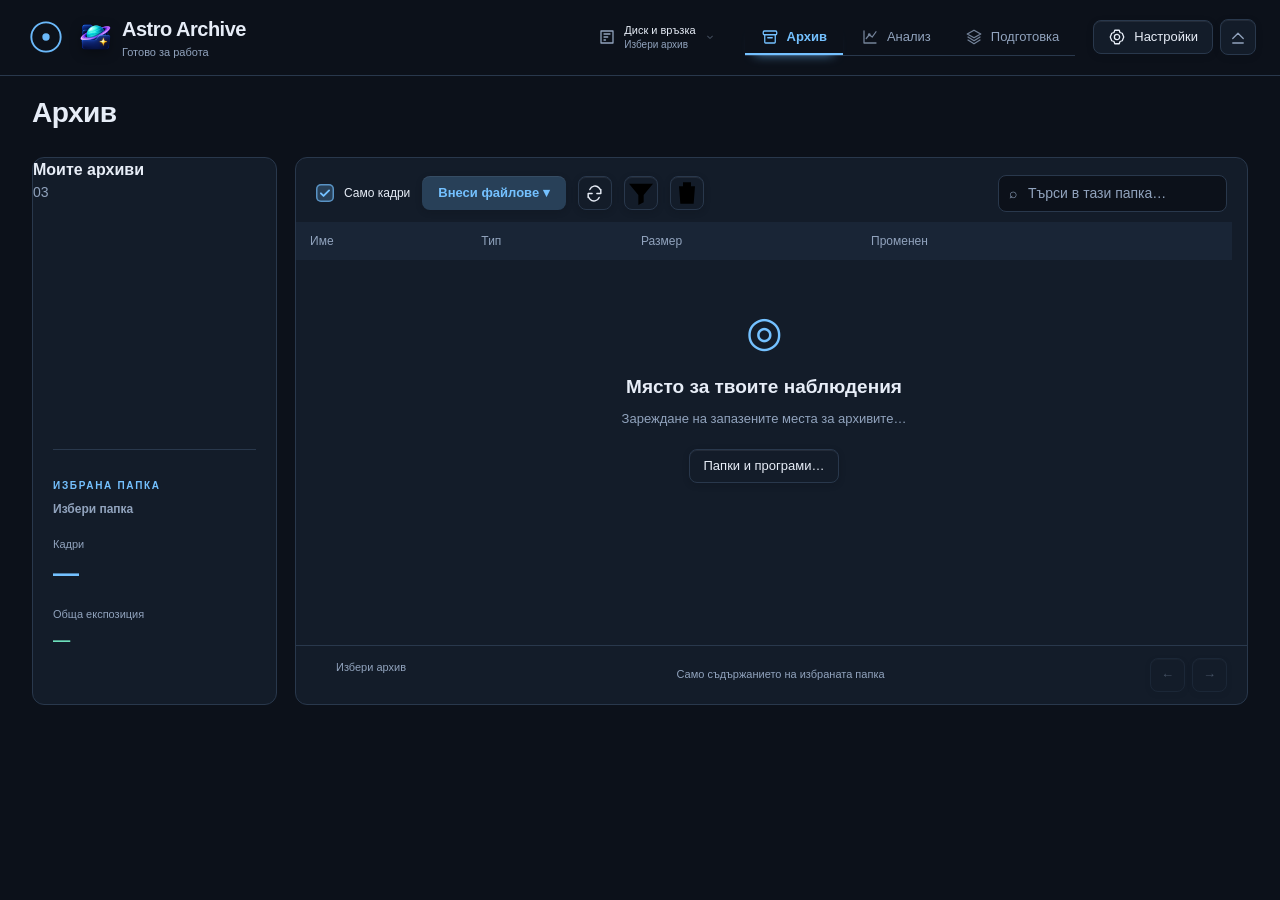
==== UI/Shared/Web/index.html @ f17eade7 "Beta 1.3 UI: data tag for astrophotography and photometry - Each frame or stack can carry a tag: Ast" ====
<!doctype html>
<html lang="bg">
<head>
  <meta charset="utf-8">
  <meta name="viewport" content="width=device-width, initial-scale=1">
  <meta name="color-scheme" content="only dark">
  <meta name="theme-color" content="#0c111a">
  <meta http-equiv="Content-Security-Policy" content="default-src 'none'; script-src 'self'; style-src 'self'; img-src 'self' data:; connect-src 'self'; font-src 'self'; object-src 'none'; base-uri 'none'; form-action 'none'; frame-src 'self'">
  <title>Astro Archive</title>
  <link rel="icon" type="image/x-icon" href="Assets/AstroArchive.ico">
  <link rel="stylesheet" href="tokens.css">
  <link rel="stylesheet" href="app.css">
  <link rel="stylesheet" href="appearance.css">
  <link rel="stylesheet" href="activity.css">
  <link rel="stylesheet" href="functions.css">
  <link rel="stylesheet" href="extensions.css">
  <link rel="stylesheet" href="declarative.css">
  <link rel="stylesheet" href="monitoring.css">
  <link rel="stylesheet" href="customization.css">
  <link rel="stylesheet" href="Archive/navigation.css">
  <link rel="stylesheet" href="Archive/layout.css">
  <link rel="stylesheet" href="Analysis/analysis.css">
  <link rel="stylesheet" href="Analysis/viewer.css">
  <link rel="stylesheet" href="Analysis/viewer-workbench.css">
  <link rel="stylesheet" href="python/python.css">
  <link rel="stylesheet" href="islands.css">
  <link rel="stylesheet" href="workflow-ui.css">
  <link rel="stylesheet" href="controls.css">
  <link rel="stylesheet" href="header.css">
  <link rel="stylesheet" href="buttons.css">
  <link rel="stylesheet" href="tabs.css">
  <link rel="stylesheet" href="toggles.css">
  <link rel="stylesheet" href="switches.css">
  <link rel="stylesheet" href="cards.css">
  <link rel="stylesheet" href="picker.css">
  <link rel="stylesheet" href="tags.css">
  <link rel="stylesheet" href="fit.css">
  <script src="python/transport.js"></script>
  <script src="i18n.js" defer></script>
  <script src="icons.js" defer></script>
  <script src="plugin-browser.js" defer></script>
  <script src="activity.js" defer></script>
  <script src="preferences.js" defer></script>
  <script src="appearance.js" defer></script>
  <script src="Analysis/metrics.js" defer></script>
  <script src="Analysis/quality-score.js" defer></script>
  <script src="customization.js" defer></script>
  <script src="customization-layout.js" defer></script>
  <script src="functions.js" defer></script>
  <script src="charts.js" defer></script>
  <script src="session.js" defer></script>
  <script src="workflow-ui.js" defer></script>
  <script src="Analysis/quality-chart.js" defer></script>
  <script src="Analysis/coverage-view.js" defer></script>
  <script src="Analysis/analysis.js" defer></script>
  <script src="Analysis/workbench.js" defer></script>
  <script src="Analysis/frame-list.js" defer></script>
  <script src="Analysis/viewer.js" defer></script>
  <script src="Analysis/viewer-workbench.js" defer></script>
  <script src="Processing/preparation.js" defer></script>
  <script src="extensions.js" defer></script>
  <script src="monitoring.js" defer></script>
  <script src="Archive/navigation.js" defer></script>
  <script src="archive-rows.js" defer></script>
  <script src="python/archive-editor.js" defer></script>
  <script src="islands.js" defer></script>
  <script src="controls.js" defer></script>
  <script src="header.js" defer></script>
  <script src="Archive/sorting.js" defer></script>
  <script src="app.js" defer></script>
  <script src="tags.js" defer></script>
  <script src="python/dashboard.js" defer></script>
  <script src="shortcuts.js" defer></script>
</head>
<body>
  <div class="background-layer" aria-hidden="true"><img id="background-image" alt="" hidden><div class="background-shade"></div></div>
  <a class="skip-link" href="#main">Към съдържанието</a>
  <div class="app-shell">
    <header class="topbar">
      <div class="brand">
        <button type="button" id="activity-button" class="activity-button" data-state="idle" aria-haspopup="dialog" aria-expanded="false" aria-controls="activity-popover" aria-label="Състояние и дневници">
          <svg viewBox="0 0 72 72" aria-hidden="true"><circle class="activity-track outer" cx="36" cy="36" r="31"/><circle id="activity-total-ring" class="activity-ring outer" cx="36" cy="36" r="31"/><circle class="activity-track inner" cx="36" cy="36" r="24"/><circle id="activity-step-ring" class="activity-ring inner" cx="36" cy="36" r="24"/><circle class="activity-idle-dot" cx="36" cy="36" r="6"/><g class="activity-gear"><path d="M36.00 24.60L38.93 21.29L41.74 22.14L42.33 26.52L44.06 27.94L48.47 27.67L49.86 30.26L47.18 33.78L47.40 36.00L50.71 38.93L49.86 41.74L45.48 42.33L44.06 44.06L44.33 48.47L41.74 49.86L38.22 47.18L36.00 47.40L33.07 50.71L30.26 49.86L29.67 45.48L27.94 44.06L23.53 44.33L22.14 41.74L24.82 38.22L24.60 36.00L21.29 33.07L22.14 30.26L26.52 29.67L27.94 27.94L27.67 23.53L30.26 22.14L33.78 24.82Z"/><circle cx="36" cy="36" r="5.5"/></g><path class="activity-check" d="m25 36 8 8 15-17"/><path class="activity-cross" d="m28 28 16 16m0-16L28 44"/></svg>
          <span class="activity-alert" aria-hidden="true">!</span>
        </button>
        <img class="brand-logo" src="Assets/AstroArchive.ico" alt="" width="42" height="42"><div><strong>Astro Archive</strong><small id="activity-caption">Готово за работа</small></div>
      </div>
      <section id="resource-monitor" class="resource-monitor" aria-label="Място на архивния диск"></section>
      <nav class="navigation" aria-label="Основни функции">
        <button type="button" data-route="archive" aria-current="page">Архив</button>
        <button type="button" data-route="analysis">Анализ</button>
        <button type="button" data-route="preparation">Подготовка</button>
      </nav>
      <button type="button" class="quiet-button settings-button" id="settings-open">Настройки <span aria-hidden="true">⚙</span></button>
    </header>

    <aside id="pending-archive-notice" class="pending-archive-notice" role="status" hidden><div><strong id="pending-archive-title"></strong><p id="pending-archive-description"></p><small id="pending-archive-path"></small></div><button type="button" id="pending-archive-open" class="quiet-button">Отвори запазените файлове ↗</button></aside>
    <main id="main" tabindex="-1">
      <section id="page-archive" class="page" aria-labelledby="archive-heading">
        <div class="page-heading archive-page-heading"><div><h1 id="archive-heading">Архив</h1></div></div>
        <div class="archive-layout">
          <aside class="panel archive-sidebar" aria-label="Избор на архив">
            <div class="archive-navigation-heading"><div class="archive-navigation-title"><span id="archive-nav-icon" hidden></span><h2 id="archive-nav-title">Моите архиви</h2><span id="archive-root-count" class="muted">03</span></div><p id="archive-nav-level"></p><div class="archive-navigation-controls"><button type="button" id="archive-nav-back" class="text-button" hidden>← Назад</button><button type="button" id="archive-nav-home" class="text-button" hidden>Всички архиви</button></div></div>
            <nav id="archive-roots" class="roots archive-navigation-list" aria-label="Навигация в архивите"></nav>
            <section id="folder-summary" class="folder-summary" aria-label="Кадри и обща експозиция на избраната папка">
              <span class="eyebrow" id="summary-heading">ИЗБРАНА ПАПКА</span><strong id="summary-folder">Избери папка</strong>
              <div class="summary-stat"><span id="summary-frames-label">Кадри</span><strong id="summary-frames">—</strong></div>
              <div class="summary-stat"><div class="summary-stat-heading"><span id="summary-exposure-label">Обща експозиция</span></div><strong id="summary-exposure">—</strong></div>
              <small id="summary-state"></small>
            </section>
          </aside>

          <section class="panel content-panel" aria-label="Съдържание на папката">
            <div class="content-toolbar"><div class="archive-actions"><label class="checkbox-field"><input type="checkbox" id="archive-only-frames" checked><span data-i18n="archive.onlyFrames">Само кадри</span></label><button type="button" id="archive-import" class="primary-button" data-i18n="archive.import" aria-haspopup="menu" aria-expanded="false" aria-controls="archive-import-menu">Внеси файлове ▾</button><button type="button" id="refresh" class="quiet-button archive-refresh-button archive-icon-button" title="Обнови"><svg viewBox="0 0 24 24" aria-hidden="true"><path d="M20 7v5h-5M4 17v-5h5M6.1 7a7 7 0 0 1 11.6-2.2L20 8M4 16l2.3 3.2A7 7 0 0 0 17.9 17"/></svg><span class="sr-only">Обнови</span></button></div><label class="search"><span aria-hidden="true">⌕</span><input id="search" type="search" placeholder="Търси в тази папка…" maxlength="120" aria-label="Търси в текущата папка"></label></div>
            <div id="archive-filter-summary" class="archive-filter-summary" aria-label="Избрани филтри" hidden></div>
            <div id="error-banner" class="error-banner" role="alert" hidden></div>
            <div class="table-scroll">
              <table><thead><tr><th scope="col">Име</th><th scope="col">Тип</th><th scope="col">Размер</th><th scope="col">Променен</th><th scope="col"><span class="sr-only">Действия</span></th></tr></thead><tbody id="files"></tbody></table>
              <div id="empty" class="empty-state"><div class="empty-orbit" aria-hidden="true">◎</div><h2>Място за твоите наблюдения</h2><p id="empty-message">Зареждане на запазените места за архивите…</p><button type="button" data-storage-settings class="quiet-button" data-i18n="settings.storage">Папки и програми…</button> <button type="button" id="empty-shared-source" class="quiet-button" hidden>Избери споделен архив…</button></div>
            </div>
            <footer class="table-footer"><div class="archive-location"><nav id="breadcrumbs" aria-label="Текуща папка"></nav><div class="folder-description"><span id="folder-path">Избери архив</span><span id="loading" class="loading-label" hidden>Зареждане…</span></div></div><span id="folder-counts">Само съдържанието на избраната папка</span><div class="pagination"><span id="page-label"></span><button type="button" id="previous" class="icon-button" aria-label="Предишна страница" disabled>←</button><button type="button" id="next" class="icon-button" aria-label="Следваща страница" disabled>→</button></div></footer>
          </section>
        </div>
      </section>

      <section id="page-analysis" class="page" aria-labelledby="analysis-heading" hidden>
        <div class="page-heading"><div><p class="eyebrow">КАЧЕСТВО НА НАБЛЮДЕНИЯТА</p><h1 id="analysis-heading">Анализ</h1><p class="subtitle">Измервания, диаграми и сравнение на вечерите.</p></div><span id="analysis-loader" class="function-loader" role="status" hidden><span class="function-spinner" aria-hidden="true"></span><span>Зареждане на изгледа…</span></span></div>
        <div id="analysis-problem" class="error-banner function-error" role="alert" hidden></div><div id="analysis-content" class="function-content"></div>
      </section>

      <section id="page-preparation" class="page" aria-labelledby="preparation-heading" hidden>
        <div class="page-heading"><div><p class="eyebrow">РАБОТЕН ПОТОК</p><h1 id="preparation-heading">Подготовка за обработване</h1><p class="subtitle">Подбор, опашка и връщане на резултатите.</p></div><span id="preparation-loader" class="function-loader" role="status" hidden><span class="function-spinner" aria-hidden="true"></span><span>Зареждане на изгледа…</span></span></div>
        <div id="preparation-problem" class="error-banner function-error" role="alert" hidden></div><div id="preparation-content" class="function-content"></div>
      </section>

    </main>
  </div>

  <dialog id="settings-dialog" aria-labelledby="settings-heading">
    <div class="panel-heading"><h2 id="settings-heading" data-i18n="settings.title">Настройки</h2><button type="button" class="icon-button" id="settings-close" data-i18n-aria-label="settings.close" aria-label="Затвори настройките">×</button></div>
    <nav class="settings-tabs" role="tablist" data-i18n-aria-label="settings.sections" aria-label="Раздели на настройките">
      <button type="button" id="settings-tab-appearance" role="tab" aria-selected="true" aria-controls="settings-panel-appearance" data-settings-tab="appearance" data-i18n="settings.appearance">Външен вид</button>
      <button type="button" id="settings-tab-customization" role="tab" aria-selected="false" aria-controls="settings-panel-customization" tabindex="-1" data-settings-tab="customization" data-i18n="settings.customization">Къстамизация</button>
      <button type="button" id="settings-tab-plugins" role="tab" aria-selected="false" aria-controls="settings-panel-plugins" tabindex="-1" data-settings-tab="plugins" data-i18n="plugins.title">Плъгини</button>
      <button type="button" id="settings-tab-language" role="tab" aria-selected="false" aria-controls="settings-panel-language" tabindex="-1" data-settings-tab="language" data-i18n="settings.languageTab">Език</button>
      <button type="button" id="settings-tab-diagnostics" role="tab" aria-selected="false" aria-controls="settings-panel-diagnostics" tabindex="-1" data-settings-tab="diagnostics" data-i18n="diagnostics.title">Диагностика</button>
    </nav>
    <div class="settings-body">
      <p id="settings-message" role="status" hidden></p>
      <section id="settings-panel-appearance" class="settings-section" role="tabpanel" aria-labelledby="settings-tab-appearance">
        <h3 id="appearance-heading" data-i18n="settings.appearance">Външен вид</h3>
        <label class="settings-field"><span data-i18n="settings.theme">Тема</span><select id="ui-theme"></select></label>
        <div id="appearance-themes" class="appearance-themes" aria-label="Теми"></div>
        <p class="settings-note" id="appearance-shared-note"></p>
        <p class="settings-note" id="appearance-browser-note" hidden></p>
        <section id="appearance-custom" class="appearance-box" hidden><h4 id="appearance-custom-title"></h4><p class="settings-note" id="appearance-custom-note"></p><div id="appearance-colors" class="appearance-colors"></div><button type="button" class="quiet-button" id="appearance-custom-reset"></button></section>
        <section id="appearance-red" class="appearance-box" hidden><label class="checkbox-field"><input id="appearance-tint" type="checkbox"><span id="appearance-tint-label"></span></label><p class="settings-note" id="appearance-red-note"></p></section>
        <label class="settings-field"><span data-i18n="settings.background">Фон</span><select id="ui-background-mode"><option value="theme" data-i18n="settings.modeTheme">Фон от темата</option><option value="color" data-i18n="settings.modeColor">Собствен цвят</option><option value="image" data-i18n="settings.modeImage">Собствена снимка</option></select></label>
        <div id="ui-color-options" hidden><label class="settings-field"><span data-i18n="settings.color">Цвят на фона</span><span class="color-fields"><input type="color" id="ui-background-color" value="#0c111a" data-i18n-aria-label="settings.color" aria-label="Цвят на фона"><input type="text" id="ui-background-hex" value="#0c111a" maxlength="7" spellcheck="false" data-i18n-aria-label="settings.color" aria-label="Цвят на фона"></span></label></div>
        <div id="ui-image-options" hidden><div class="image-choice"><button type="button" class="quiet-button" id="ui-choose-background" data-i18n="settings.chooseImage">Избери снимка…</button><span id="ui-image-state" class="muted"></span></div><p class="settings-note" data-i18n="settings.imageNote">PNG, JPEG или BMP. Копие до 2560 px; леко оцветяване пази четимостта.</p></div>
        <label class="checkbox-field"><input type="checkbox" id="ui-animations" checked><span data-i18n="settings.animations">Плавни анимации</span></label>
        <p class="settings-note" data-i18n="settings.motionNote">Зачита се и системната настройка за намалено движение.</p>
        <p class="settings-note" data-i18n="settings.preview">Промените се виждат веднага. Запазват се с „Запази“.</p>
        <button type="button" class="quiet-button" data-storage-settings data-i18n="settings.storage">Папки и програми…</button>
      </section>
      <section id="settings-panel-customization" class="settings-section" role="tabpanel" aria-labelledby="settings-tab-customization" hidden><div id="customization-editor"></div><section class="custom-block"><h3>Визуални настройки на плъгините</h3><p class="settings-note">Показват се само включени плъгини с разрешение за интерфейса. Настройките им се запазват отделно от общия изглед.</p><div id="custom-plugin-panels"></div></section></section>
      <section id="settings-panel-language" class="settings-section" role="tabpanel" aria-labelledby="settings-tab-language" hidden>
        <h3 data-i18n="settings.languageTab">Език</h3>
        <label class="settings-field"><span data-i18n="settings.language">Език на новия интерфейс</span><select id="ui-language"></select></label>
        <p class="settings-note" data-i18n="settings.languageNote">Старите C# екрани и оригиналните записи в дневника запазват своя език.</p>
        <p class="settings-note" data-i18n="settings.preview">Промените се виждат веднага. Запазват се с „Запази“.</p>
      </section>
      <section id="settings-panel-plugins" class="settings-section" role="tabpanel" aria-labelledby="settings-tab-plugins" hidden>
        <div class="plugins-heading"><h3 id="plugins-heading" data-i18n="plugins.title">Плъгини</h3><button type="button" class="quiet-button" id="ui-plugin-catalog">Провери каталога и версиите в GitHub</button><button type="button" class="quiet-button" id="ui-plugin-scan" data-i18n="plugins.scan">Провери папката</button><button type="button" class="quiet-button" id="ui-plugin-folder" data-i18n="plugins.folder">Папка на плъгините</button><button type="button" class="quiet-button" id="ui-plugin-install" data-i18n="plugins.install">Добави плъгин…</button></div>
          <details class="plugin-help"><summary>За плъгините и папката им</summary>
            <p class="settings-note" data-i18n="plugins.description">Теми, преводи и функционални модули. Всеки плъгин е в собствена подпапка на Plugins.</p>
            <p id="ui-plugin-folder-path" class="settings-note plugin-folder-path"></p>
            <p class="settings-note" data-i18n="plugins.immediate">Инсталирането, включването и премахването се запазват веднага. Външният вид се връща към запазените настройки.</p>
          </details>
          <p id="ui-plugin-catalog-status" class="settings-note" role="status"></p>
        <p id="ui-plugin-scan-status" class="settings-note" role="status"></p>
        <div class="plugin-browser">
          <div id="ui-plugins" class="plugin-list" role="tablist" aria-orientation="vertical" data-i18n-aria-label="plugins.list" aria-label="Намерени плъгини"></div>
          <section id="ui-plugin-details" class="plugin-details" role="tabpanel" aria-labelledby="plugins-heading"></section>
        </div>
        <details id="ui-plugin-problems" hidden><summary data-i18n="plugins.problems">Проблеми при зареждането</summary><ul id="ui-plugin-problem-list"></ul></details>
      </section>
      <section id="settings-panel-diagnostics" class="settings-section" role="tabpanel" aria-labelledby="settings-tab-diagnostics" hidden>
        <div id="diagnostic-resources" class="diagnostic-resources"></div>
        <div class="plugins-heading"><h3>Версия на програмата</h3><button type="button" class="quiet-button" id="app-update-check">Провери за нова версия</button></div>
        <p id="app-update-status" class="settings-note" role="status"></p>
        <div class="plugin-actions"><button type="button" class="primary-button" id="app-update-download" hidden>Запази Windows ZIP</button><button type="button" class="quiet-button" id="app-update-stop" hidden>Спри изтеглянето</button><button type="button" class="quiet-button" id="app-update-folder" hidden>Отвори папката с изтегления ZIP</button></div>
        <progress id="app-update-progress" max="100" hidden></progress>
        <p id="app-update-download-status" class="settings-note" role="status"></p>
        <a id="app-update-link" href="https://github.com/simonimonov-spec/astro-archive/releases" target="_blank" rel="noopener noreferrer" hidden>Издания в GitHub ↗</a>
        <div class="plugin-actions"><button type="button" class="quiet-button" id="diagnostics-restart" data-i18n="activity.restart">Рестартирай приложението</button></div>
        <p class="settings-note" data-i18n="diagnostics.restartHint">Затваря и стартира отново цялото приложение и услугите му.</p>
        <section id="archive-audit" class="archive-audit"><div class="archive-audit-heading"><h3 id="archive-audit-heading">Проверка на архивите</h3><button type="button" id="archive-audit-run" class="quiet-button">Провери и обнови архива</button><button type="button" id="archive-audit-stop" class="text-button" hidden>Спри безопасно</button></div><p id="archive-audit-scope" class="settings-note">Последователна проверка на FITS хедъри, размери, PNG структура и разположение. Обновява справочните файлове; оригиналите не се променят.</p><progress id="archive-audit-progress" max="100" hidden></progress><p id="archive-audit-status" class="settings-note">Няма извършена проверка.</p><button type="button" id="archive-audit-open" class="text-button" hidden>Покажи подробния отчет ↗</button><details id="archive-audit-issues" hidden><summary id="archive-audit-issues-title"></summary><ul id="archive-audit-issue-list"></ul></details></section>
        <div class="plugins-heading"><h3 data-i18n="diagnostics.heading">Бъгове и дневници</h3><button type="button" class="quiet-button" id="diagnostics-folder" data-i18n="diagnostics.folder">Подробни лог файлове</button><button type="button" class="text-button" id="diagnostics-clear" data-i18n="journal.clear">Изчисти изгледа</button></div>
        <div class="diary-filters" role="radiogroup" data-i18n-aria-label="diagnostics.choose" aria-label="Избери дневник">
          <label><input type="radio" name="diagnostic-diary" value="archive" data-log-section checked><span data-i18n="nav.archive">Архив</span></label><label><input type="radio" name="diagnostic-diary" value="analysis" data-log-section><span data-i18n="nav.analysis">Анализ</span></label><label><input type="radio" name="diagnostic-diary" value="preparation" data-log-section><span data-i18n="nav.preparation">Подготовка</span></label>
        </div>
        <ol id="diagnostics-entries" class="activity-log-list" aria-label="Записи в избрания дневник"></ol>
        <details class="legacy-debug"><summary data-i18n="diagnostics.legacy">Стар интерфейс · само за диагностика</summary><p class="settings-note" data-i18n="diagnostics.legacyNote">Помощен изглед за откриване на проблеми. Основните функции работят независимо от него.</p><div class="plugin-actions"><button type="button" class="quiet-button" data-debug-section="archive" data-i18n="nav.archive">Архив</button><button type="button" class="quiet-button" data-debug-section="analysis" data-i18n="nav.analysis">Анализ</button><button type="button" class="quiet-button" data-debug-section="preparation" data-i18n="nav.preparation">Подготовка</button></div></details>
      </section>
    </div>
    <footer class="settings-footer"><button type="button" class="text-button" id="ui-reset" data-i18n="settings.reset">По подразбиране</button><button type="button" class="text-button" id="ui-layout-reset">Върни оригиналните места и размери</button><button type="button" class="quiet-button" id="ui-cancel" data-i18n="settings.cancel">Отказ</button><button type="button" class="primary-button" id="ui-save" data-i18n="settings.save">Запази</button></footer>
  </dialog>
  <aside id="activity-popover" class="activity-popover" role="dialog" aria-modal="false" aria-labelledby="activity-popover-title" hidden>
    <header class="activity-popover-header"><div><p id="activity-popover-kind" class="eyebrow"></p><h2 id="activity-popover-title">Състояние и дневници</h2></div><button type="button" class="icon-button" id="activity-close" aria-label="Затвори балона">×</button></header>
    <section id="activity-queue" class="activity-queue" hidden><h3 data-i18n="activity.queue">Активни задачи</h3><ol id="activity-task-list" class="activity-task-list"></ol></section>
    <section id="activity-task" class="activity-task"><p id="activity-phase"></p><div class="activity-progress-row"><progress id="activity-progress" max="100"></progress><span id="activity-percent"></span></div><div id="activity-overall" hidden><div class="activity-progress-row"><progress id="activity-overall-progress" max="100"></progress><span id="activity-overall-percent"></span></div></div><small id="activity-time" class="muted"></small><p id="activity-detail" class="activity-detail"></p><p id="activity-problem" class="activity-problem" hidden></p></section>
    <section id="activity-completion" hidden><p id="activity-completion-summary"></p><ul id="activity-completion-details"></ul></section>
    <div id="activity-controls" class="activity-controls"><button type="button" id="activity-stop" class="quiet-button" data-i18n="activity.stop">Спри безопасно</button><button type="button" id="activity-abandon" class="quiet-button" data-i18n="activity.abandon" hidden>Прекрати задачата</button><button type="button" id="activity-restart" class="text-button" data-i18n="activity.restart" hidden>Рестартирай приложението</button></div>
    <section id="activity-diary"><div class="diary-filters" role="radiogroup" data-i18n-aria-label="diagnostics.choose" aria-label="Избери дневник"><label><input type="radio" name="popup-diary" value="archive" data-log-section checked><span data-i18n="nav.archive">Архив</span></label><label><input type="radio" name="popup-diary" value="analysis" data-log-section><span data-i18n="nav.analysis">Анализ</span></label><label><input type="radio" name="popup-diary" value="preparation" data-log-section><span data-i18n="nav.preparation">Подготовка</span></label></div><ol id="activity-log-entries" class="activity-log-list"></ol></section>
    <footer class="activity-popover-footer"><button type="button" class="text-button" id="activity-open-diagnostics" data-i18n="diagnostics.open">Отвори Диагностика</button><button type="button" class="text-button" id="activity-show-diary" data-i18n="activity.showDiary" hidden>Покажи дневника</button></footer>
  </aside>
  <div id="announcements" class="sr-only" aria-live="polite" aria-atomic="true"></div>
</body>
</html>
---- UI/Shared/Web/tokens.css ----
/* Validated theme colors are applied by preferences.js. Declarative additions share these tokens. */
:root {
  color-scheme: only dark;
  --background: #0c111a;
  --surface: #131c29;
  --surface-raised: #192536;
  --surface-hover: #1e2e43;
  --border: #29384c;
  --text: #e7edf7;
  --muted: #91a3bd;
  --accent: #74c1ff;
  --accent-surface: #203b54;
  --on-accent: #081626;
  --success: #6de0bb;
  --warning: #ffcf89;
  --error: #ff9eaa;
  --error-surface: #38202a;
  --font-family: "Segoe UI Variable", "Segoe UI", sans-serif;
  --font-size: 14px;
  --line-height: 1.5;
  --space: 8px;
  --radius: 12px;
  --motion-duration: 160ms;
  --motion-easing: cubic-bezier(.2,.8,.2,1);
}
@media (prefers-reduced-motion: reduce) {
  :root { --motion-duration: 0ms; }
}
---- UI/Shared/Web/app.css ----
* { box-sizing: border-box; }
[hidden] { display: none !important; }
body { margin: 0; background: var(--background); color: var(--text); font: var(--font-size)/var(--line-height) var(--font-family); }
button, input { font: inherit; }
button { cursor: pointer; color: inherit; border: 1px solid transparent; }
button:disabled { opacity: .4; cursor: default; }
button, input { transition: background-color var(--motion-duration), border-color var(--motion-duration), color var(--motion-duration); }
button:focus-visible, input:focus-visible, a:focus-visible, [tabindex]:focus-visible { outline: 2px solid var(--accent); outline-offset: 3px; }
button:not(:disabled):active { transform: translateY(1px); }
h1,h2,p { margin: 0; }
h1 { font-size: clamp(25px, 2.2vw, 34px); font-weight: 600; letter-spacing: -.6px; }
h2 { font-size: 16px; font-weight: 600; }
.app-shell { position: relative; z-index: 1; max-width: 2048px; margin: auto; min-height: 100vh; display: flex; flex-direction: column; }
.background-layer { position: fixed; inset: 0; z-index: 0; pointer-events: none; background: var(--canvas-color, var(--background)); }
.background-layer img { width: 100%; height: 100%; object-fit: cover; }
.background-shade { position: absolute; inset: 0; background: var(--background); opacity: 0; }
:root[data-background="color"] .background-shade, :root[data-background="image"] .background-shade { opacity: .74; }
:root[data-animations="off"] *, :root[data-animations="off"] *::before, :root[data-animations="off"] *::after { animation: none !important; transition: none !important; }
.topbar { display: flex; align-items: center; gap: 32px; min-height: 92px; padding: 18px 32px; border-bottom: 1px solid var(--border); }
.brand { display: flex; gap: 14px; align-items: center; flex: 1; }
.brand strong { display: block; font-size: 23px; letter-spacing: -.5px; }
.brand small { color: var(--muted); }
.navigation { display: flex; gap: 5px; padding: 5px; border: 1px solid var(--border); border-radius: 12px; background: var(--surface); }
.navigation button { background: transparent; padding: 9px 20px; border-radius: 8px; color: var(--muted); white-space: nowrap; }
.navigation button:hover { background: var(--surface-hover); color: var(--text); }
.navigation button[aria-current] { background: var(--accent-surface); color: var(--accent); }
.quiet-button, .icon-button { background: var(--surface); border-color: var(--border); padding: 8px 14px; border-radius: 8px; white-space: nowrap; }
.quiet-button:hover:not(:disabled), .icon-button:hover:not(:disabled) { background: var(--surface-hover); border-color: var(--muted); }
.icon-button { min-width: 34px; padding: 4px 10px; }
.primary-button { padding: 10px 16px; background: var(--accent); color: var(--on-accent); border-radius: 8px; font-weight: 600; }
.primary-button:hover:not(:disabled) { filter: brightness(1.1); }
.text-button { background: transparent; padding: 3px 0; color: var(--accent); font-size: 12px; }
.text-button:hover { text-decoration: underline; }
main { padding: 8px 32px 22px; flex: 1; min-width: 0; }
.page { animation: appear var(--motion-duration) var(--motion-easing); }
@keyframes appear { from { opacity: 0; transform: translateY(5px); } to { opacity: 1; transform: translateY(0); } }
.page-heading { display: flex; align-items: center; justify-content: space-between; gap: 20px; margin: 8px 0 23px; }
.eyebrow { font-size: 10px; letter-spacing: 1.7px; color: var(--accent); font-weight: 600; margin-bottom: 5px; }
.subtitle { color: var(--muted); margin-top: 5px; }
.panel { border: 1px solid var(--border); background: var(--surface); border-radius: var(--radius); min-width: 0; }
.panel-heading { display: flex; justify-content: space-between; align-items: center; gap: 16px; padding: 17px 20px; }
.archive-layout { display: grid; grid-template-columns: 245px minmax(0, 1fr); gap: 18px; }
.archive-sidebar { display: flex; flex-direction: column; }
.roots { padding: 0 10px 14px; }
.content-panel { display: flex; flex-direction: column; overflow: hidden; }
.content-toolbar { display: flex; justify-content: space-between; gap: 16px; align-items: center; padding: 17px 20px 10px; flex-wrap: wrap; }
#breadcrumbs { display: flex; gap: 7px; align-items: center; flex-wrap: wrap; font-size: 12px; min-width: 0; }
#breadcrumbs button { background: transparent; padding: 2px 0; color: var(--muted); word-break: break-word; text-align: left; }
#breadcrumbs button:last-child { color: var(--text); }
#breadcrumbs button:hover { color: var(--accent); }
.search { display: flex; gap: 9px; align-items: center; border: 1px solid var(--border); border-radius: 8px; padding: 6px 10px; background: var(--background); color: var(--muted); }
.search input { background: transparent; border: none; color: var(--text); width: 190px; min-width: 80px; }
.search input::placeholder { color: var(--muted); }
.folder-description { display: flex; align-items: center; justify-content: space-between; gap: 16px; padding: 0 20px 15px; color: var(--muted); font-size: 11px; }
#folder-path { overflow: hidden; white-space: nowrap; text-overflow: ellipsis; }
.loading-label { color: var(--accent); white-space: nowrap; }
.table-scroll { overflow: auto; height: clamp(320px, 47vh, 640px); scrollbar-gutter: stable; }
table { border-collapse: collapse; width: 100%; font-size: 12px; }
thead { position: sticky; top: 0; z-index: 1; background: var(--surface-raised); }
th { color: var(--muted); font-weight: 500; text-align: left; padding: 10px 14px; white-space: nowrap; }
td { border-bottom: 1px solid var(--border); padding: 11px 14px; white-space: nowrap; }
td:first-child { white-space: normal; min-width: 180px; max-width: 650px; overflow-wrap: anywhere; }
tbody tr { cursor: default; }
tbody tr:hover { background: var(--surface-hover); }
tbody tr[aria-selected="true"] { background: var(--accent-surface); }
.file-name { display: flex; align-items: center; gap: 9px; }
.row-action { background: transparent; color: var(--accent); padding: 3px 0; font-size: 12px; }
.row-action:hover { text-decoration: underline; }
.table-footer { display: flex; justify-content: space-between; align-items: center; gap: 15px; padding: 12px 20px; color: var(--muted); font-size: 11px; border-top: 1px solid var(--border); min-height: 55px; }
.pagination { display: flex; align-items: center; gap: 7px; }
#page-label { margin-right: 8px; white-space: nowrap; }
.empty-state { text-align: center; padding: 40px 24px; max-width: 520px; margin: auto; }
.empty-orbit { font-size: 42px; color: var(--accent); margin-bottom: 10px; }
.empty-state p { margin: 8px 0 20px; color: var(--muted); font-size: 13px; }
.empty-state h2 { font-size: 19px; }
.error-banner { border-left: 3px solid var(--error); color: var(--error); background: var(--error-surface); padding: 12px 20px; font-size: 12px; overflow-wrap: anywhere; }
.migration-card { padding: 34px; }
.migration-card h2 { font-size: 24px; margin: 16px 0; }
.migration-card p { max-width: 570px; color: var(--muted); margin-bottom: 24px; }
.migration-card .eyebrow { color: var(--accent); }
.migration-card ul { padding-left: 19px; line-height: 2.2; color: var(--muted); }
.tag { font-size: 10px; color: var(--success); border: 1px solid var(--border); border-radius: 5px; padding: 4px 7px; letter-spacing: 1px; }
.detail-card { background: transparent; }
.workflow-steps { display: flex; flex-wrap: wrap; gap: 15px; color: var(--accent); font-size: 12px; margin-top: 40px; }
.muted { color: var(--muted); }
dialog { color: var(--text); background: var(--surface); border: 1px solid var(--border); border-radius: 16px; width: min(540px, calc(100% - 36px)); padding: 10px 24px 28px; box-shadow: 0 24px 80px #0008; }
dialog::backdrop { background: #050910bd; }
dialog .panel-heading { padding: 8px 0 24px; }
dialog p { margin-bottom: 20px; }
#settings-dialog { width: min(1040px, calc(100% - 36px)); max-height: min(900px, calc(100vh - 40px)); padding: 0; overflow: hidden; }
#settings-dialog[open] { display: flex; flex-direction: column; }
#settings-dialog > .panel-heading { flex-shrink: 0; padding: 18px 24px; border-bottom: 1px solid var(--border); }
.settings-tabs { display: flex; flex-shrink: 0; gap: 6px; padding: 12px 24px 0; border-bottom: 1px solid var(--border); }
.settings-tabs button { padding: 12px 18px; border-radius: 7px 7px 0 0; background: transparent; color: var(--muted); border-bottom: 3px solid transparent; }
.settings-tabs button[aria-selected="true"] { color: var(--accent); border-bottom-color: var(--accent); background: var(--accent-surface); }
.settings-body { min-height: 0; overflow: auto; padding: 0 24px 20px; scrollbar-gutter: stable; }
.settings-section { padding: 22px 0; border-bottom: 1px solid var(--border); }
.settings-section:last-of-type { margin-bottom: 16px; }
.settings-section h3 { margin: 0 0 16px; font-size: 15px; }
.settings-field { display: flex; flex-direction: column; gap: 7px; margin-bottom: 14px; }
.settings-field > span:first-child { font-size: 12px; color: var(--muted); }
.settings-field select, .settings-field input[type="text"], .settings-field input[type="number"] { border: 1px solid var(--border); border-radius: 7px; background: var(--background); color: var(--text); padding: 9px 10px; font: inherit; min-width: 0; width: 100%; }
.settings-note { color: var(--muted); font-size: 12px; margin-bottom: 14px; }
.color-fields { display: flex; align-items: center; gap: 12px; max-width: 240px; }
.color-fields input[type="color"] { width: 60px; height: 40px; background: var(--background); border: 1px solid var(--border); border-radius: 6px; cursor: pointer; flex-shrink: 0; }
.color-fields input[aria-invalid="true"] { border-color: var(--error); }
.checkbox-field { display: flex; align-items: center; gap: 10px; margin: 18px 0 6px; }
.checkbox-field input { accent-color: var(--accent); width: 16px; height: 16px; }
.image-choice { display: flex; align-items: center; gap: 15px; margin-bottom: 12px; font-size: 12px; }
.settings-footer { padding: 16px 24px; display: flex; gap: 10px; align-items: center; justify-content: flex-end; border-top: 1px solid var(--border); flex-shrink: 0; }
.settings-footer > :first-child { margin-right: auto; }
#settings-message { padding: 12px; border: 1px solid var(--border); border-radius: 7px; margin: 14px 0 0; font-size: 12px; color: var(--accent); }
#settings-message[data-tone="error"] { color: var(--error); border-color: var(--error); background: var(--error-surface); }
.plugins-heading { display: flex; flex-wrap: wrap; justify-content: space-between; align-items: center; gap: 12px; margin-bottom: 12px; }
.plugins-heading h3 { margin: 0; margin-right: auto; }
.plugin-browser { display: grid; grid-template-columns: minmax(230px, .85fr) minmax(0, 1.35fr); gap: 18px; align-items: start; }
.plugin-list { display: flex; flex-direction: column; gap: 8px; max-height: 540px; overflow: auto; padding: 3px; }
/* The catalogue uses the available window instead of a fixed list height. */
#settings-dialog[data-settings-tab="plugins"] { width: calc(100vw - 36px); height: calc(100dvh - 40px); max-height: calc(100dvh - 40px); }
#settings-dialog[data-settings-tab="plugins"] .settings-body { display: flex; flex-direction: column; flex: 1; min-height: 0; }
#settings-panel-plugins:not([hidden]) { display: flex; flex-direction: column; flex: 1; min-height: 0; padding-bottom: 0; border-bottom: 0; }
#settings-panel-plugins > :not(.plugin-browser) { flex-shrink: 0; }
#settings-panel-plugins .plugin-browser { flex: 1; min-height: 160px; grid-template-rows: minmax(0, 1fr); align-items: stretch; }
#settings-panel-plugins .plugin-list { min-height: 0; max-height: none; }
#settings-panel-plugins .plugin-details { min-height: 0; overflow: auto; scrollbar-gutter: stable; }
.plugin-help { margin-bottom: 12px; font-size: 12px; color: var(--muted); }
.plugin-help summary { cursor: pointer; }
.plugin-help p { margin: 10px 0; }
.plugin-choice { display: flex; flex: 0 0 auto; gap: 12px; align-items: flex-start; width: 100%; height: auto; white-space: normal; padding: 14px 12px; border: 1px solid var(--border); border-radius: 10px; text-align: left; background: var(--background); }
.plugin-choice:hover { background: var(--surface-hover); }
.plugin-choice[aria-selected="true"] { border-color: var(--accent); background: var(--accent-surface); }
.plugin-choice-copy { display: flex; flex-direction: column; gap: 6px; min-width: 0; }
.plugin-choice-name { font-size: 13px; font-weight: 600; line-height: 1.5; }
.plugin-choice-description { font-size: 11px; line-height: 1.6; color: var(--muted); display: block; white-space: normal; overflow: visible; overflow-wrap: anywhere; }
.plugin-logo { position: relative; display: block; flex: 0 0 48px; width: 48px; height: 48px; border: 1px solid var(--border); border-radius: 11px; background: var(--surface-raised); overflow: hidden; }
.plugin-logo img { position: absolute; inset: 0; width: 100%; height: 100%; object-fit: contain; padding: 4px; }
.plugin-logo .plugin-logo-custom { opacity: 0; transition: opacity var(--motion-duration); }
.plugin-logo .plugin-logo-custom.is-loaded { opacity: 1; }
.plugin-logo-large { width: 112px; height: 112px; flex-basis: 112px; border-radius: 20px; }
.plugin-logo-large img { padding: 8px; }
.plugin-details { min-width: 0; padding: 20px; border: 1px solid var(--border); border-radius: 12px; background: var(--background); }
.plugin-details-header { display: flex; gap: 18px; align-items: center; margin-bottom: 18px; }
.plugin-details-header h4 { margin: 0 0 8px; font-size: 18px; line-height: 1.45; }
.plugin-meta { font-size: 11px; color: var(--muted); margin: 4px 0; }
.plugin-description { color: var(--muted); font-size: 12px; line-height: 1.8; margin: 8px 0 16px; overflow-wrap: anywhere; }
.plugin-actions { display: flex; flex-wrap: wrap; gap: 12px; align-items: center; margin-top: 12px; }
.plugin-details .plugin-toggle { margin: 16px 0; padding: 12px; background: var(--surface); border: 1px solid var(--border); border-radius: 8px; }
.plugin-options { margin: 20px 0 0; padding-top: 18px; border-top: 1px solid var(--border); }
.plugin-options h5 { font-size: 14px; margin: 0 0 14px; }
.plugin-options .checkbox-field { margin: 0 0 14px; font-size: 12px; align-items: flex-start; }
.plugin-options fieldset { min-width: 0; padding: 0; margin: 0; border: 0; }
.plugin-options-error { color: var(--error); border-left: 3px solid var(--error); padding-left: 12px; font-size: 12px; }
.plugin-empty { display: flex; flex-direction: column; align-items: center; gap: 16px; text-align: center; padding: 24px 8px; color: var(--muted); }
.plugin-empty p { margin: 0; font-size: 12px; }
.plugin-folder-path { overflow-wrap: anywhere; font-family: Consolas, monospace; font-size: 11px; }
.plugin-state { font-size: 11px; color: var(--muted); }
.plugin-state[data-enabled="true"] { color: var(--success); }
.plugin-remove { color: var(--error); }
#ui-plugin-problems { margin-top: 14px; color: var(--warning); font-size: 12px; overflow-wrap: anywhere; }
#ui-plugin-problem-list { padding-left: 20px; }
@media (max-width: 760px) { .plugin-browser { grid-template-columns: 1fr; } .plugin-list { max-height: 280px; } .settings-tabs { padding-right: 16px; padding-left: 16px; } .settings-tabs button { flex: 1; padding: 12px 8px; } }
@media (max-width: 760px) { #settings-panel-plugins .plugin-browser { min-height: 380px; grid-template-rows: minmax(160px, 1fr) minmax(200px, 1fr); } }
@media (max-width: 560px) { .settings-body { padding-right: 16px; padding-left: 16px; } .settings-footer { padding: 12px 16px; } }
.sr-only { position: absolute; width: 1px; height: 1px; padding: 0; margin: -1px; overflow: hidden; clip: rect(0,0,0,0); white-space: nowrap; border: 0; }
.skip-link { position: fixed; top: -100px; left: 15px; z-index: 20; padding: 10px; color: var(--background); background: var(--accent); }
.skip-link:focus { top: 10px; }
@media (max-width: 1150px) {
  .topbar { gap: 18px; padding: 16px 20px; }
  .brand small { display: none; }
  .navigation button { padding: 9px 14px; }
  main { padding-right: 20px; padding-left: 20px; }
  .archive-layout { grid-template-columns: 205px minmax(0, 1fr); gap: 12px; }
  .search input { width: 145px; }
}
@media (max-width: 760px) {
  .topbar { flex-wrap: wrap; gap: 12px; }
  .brand strong { font-size: 20px; }
  .navigation { order: 3; width: 100%; }
  .navigation button { flex: 1; }
  .archive-layout{ grid-template-columns: 1fr; }
  .archive-sidebar .panel-heading { display: none; }
  .roots { display: flex; padding: 5px; gap: 3px; }
  .migration-card { padding: 24px; }
}
@media (prefers-reduced-motion: reduce) { *, *::before, *::after { animation: none !important; transition: none !important; } }

.app-icon{display:block;width:21px;height:21px;flex:none;pointer-events:none}.app-icon-button{display:inline-flex;align-items:center;justify-content:center}.icon-button.app-icon-button{width:36px;height:36px;padding:0;border-radius:10px;flex:none}.app-icon-button:focus-visible{outline:2px solid var(--accent);outline-offset:3px}
---- UI/Shared/Web/appearance.css ----
.appearance-themes{display:grid;grid-template-columns:repeat(4,minmax(0,1fr));gap:10px;margin:12px 0 22px}
.theme-card{display:grid;gap:12px;text-align:left;padding:15px 12px;background:var(--surface-raised);border:1px solid var(--border);border-radius:12px;color:var(--text);min-width:0;font:inherit;cursor:pointer}
.theme-card strong{font-size:12px}.theme-card[aria-pressed=true]{border-color:var(--accent);box-shadow:inset 0 0 0 1px var(--accent);background:var(--accent-surface)}
.theme-swatches{display:flex;gap:4px}.theme-swatches i{display:block;width:20px;height:20px;border-radius:50%;border:1px solid #80808066}
.appearance-box{padding:18px;margin-bottom:20px;border:1px solid var(--border);border-radius:12px;background:var(--surface-raised)}.appearance-box h4{margin:0 0 8px}.appearance-box .settings-note{margin:10px 0 16px}
.appearance-colors{display:grid;grid-template-columns:1fr 1fr;gap:16px 22px;margin:18px 0}.appearance-color{display:grid;gap:7px;color:var(--muted);font-size:12px;min-width:0}.appearance-color-inputs{display:flex;align-items:center;gap:8px}.appearance-color input[type=color]{width:40px;height:36px;border:1px solid var(--border);padding:3px;border-radius:6px;background:var(--surface);cursor:pointer}.appearance-color input[type=text]{width:100%;min-width:0;max-width:120px;font-family:Consolas,monospace;padding:8px;background:var(--background);color:var(--text);border:1px solid var(--border);border-radius:6px}.appearance-color input[aria-invalid=true]{border-color:var(--error)}
#appearance-browser-note{padding:12px;border:1px solid var(--warning);border-radius:8px;color:var(--warning)}
.settings-appearance-only .settings-tabs,.settings-appearance-only #ui-layout-reset,.settings-appearance-only [data-storage-settings],.settings-appearance-only #ui-choose-background{display:none!important}
:root[data-theme='builtin.red'] :is(.brand-logo,.extension-logo,.extension-card-logo){filter:grayscale(1) sepia(1) saturate(7) hue-rotate(315deg)}
:root[data-theme='builtin.red'] :is(.theme-swatches,.activity-button,.resource-monitor,.diagnostic-resources,.viewer-histogram,.py-quality-chart,.extension-chart canvas,.extension-chart .py-legend){filter:grayscale(1) sepia(1) saturate(7) hue-rotate(315deg)}
:root[data-theme='builtin.red'][data-image-tint=on] :is(.viewer-stage>canvas,.viewer-overview,.extension-result-image,.flow-gallery-item img,.flow-star-canvas,.flow-export-preview img){filter:grayscale(1) brightness(.55) sepia(1) saturate(8) hue-rotate(315deg)}
:root[data-theme='builtin.red'] #background-image{display:none}
:root[data-theme='builtin.red']{--canvas-color:var(--background)!important}
:root[data-theme='builtin.red'] .viewer-stage{background:#080101}:root[data-theme='builtin.red'] .viewer-overview{background:#0d0303}
@media(max-width:600px){.appearance-themes{grid-template-columns:1fr 1fr}.appearance-colors{grid-template-columns:1fr}.theme-card{padding:13px}.theme-swatches i{width:18px;height:18px}.appearance-box{padding:12px}}
---- UI/Shared/Web/activity.css ----
.brand { min-width: 0; }
.topbar { position: sticky; top: 0; z-index: 12; background: var(--background); }
.brand > div { min-width: 0; }
#activity-caption { display: block; max-width: 340px; white-space: nowrap; overflow: hidden; text-overflow: ellipsis; }
.activity-button { position: relative; width: 64px; height: 64px; flex: 0 0 64px; padding: 0; border: 0; background: transparent; color: #6bb9fa; border-radius: 50%; }
.activity-button svg { display: block; width: 100%; height: 100%; overflow: visible; }
.activity-track, .activity-ring { fill: none; stroke: currentColor; stroke-width: 3; transform: rotate(-90deg); transform-origin: 36px 36px; }
.activity-track { opacity: .18; }
.activity-ring { transition: stroke-dashoffset .25s linear; }
.activity-track.outer, .activity-ring.outer { display: none; stroke-width: 2; opacity: .7; }
.activity-button[data-multistep="true"] .outer { display: block; }
.activity-idle-dot { fill: currentColor; }
.activity-gear, .activity-check, .activity-cross { display: none; }
.activity-gear { transform-origin: 36px 36px; }
.activity-gear path { fill: currentColor; }
.activity-gear circle { fill: var(--surface); }
.activity-check, .activity-cross { fill: none; stroke: currentColor; stroke-width: 4; stroke-linecap: round; stroke-linejoin: round; }
.activity-alert { display: none; position: absolute; right: -1px; top: 0; width: 19px; height: 19px; border-radius: 50%; background: #df5058; color: white; font-size: 12px; font-weight: 700; line-height: 19px; border: 1px solid var(--background); }
.activity-button[data-state="running"] { color: #6cdda2; }
.activity-button[data-state="running"] .activity-idle-dot { display: none; }
.activity-button[data-state="running"] .activity-gear { display: block; animation: activity-spin 5s linear infinite; }
.activity-button[data-state="running"][data-indeterminate="true"] .activity-ring.inner { animation: activity-ring-spin 1.6s linear infinite; }
.activity-button[data-state="running"][data-tier="ambient"] .outer { display: block; }
.activity-button[data-state="running"][data-tier="ambient"] .inner { display: none; }
.activity-button[data-state="running"][data-tier="ambient"] .activity-gear { animation-duration: 1.8s; }
.activity-button[data-state="running"][data-tier="ambient"] .activity-ring.outer { animation: activity-ring-spin 1.2s linear infinite; }
.activity-button[data-state="blocked"] { color: #f37981; }
.activity-button[data-state="blocked"] .activity-idle-dot { display: none; }
.activity-button[data-state="blocked"] .activity-cross, .activity-button[data-state="blocked"] .activity-alert { display: block; }
.activity-button[data-state="done"] { color: #328e69; }
.activity-button[data-state="done"] .activity-idle-dot { display: none; }
.activity-button[data-state="done"] .activity-check { display: block; }
.activity-popover { position: fixed; z-index: 30; left: var(--activity-popover-left, 24px); top: var(--activity-popover-top, 94px); width: min(630px, calc(100vw - 40px)); max-height: calc(100vh - var(--activity-popover-top, 94px) - 18px); overflow: auto; padding: 22px; border-radius: 17px; border: 1px solid var(--border); background: var(--surface); color: var(--text); box-shadow: 0 24px 90px #0008; transform-origin: 36px 0; animation: activity-open .18s ease-out; transition: opacity 1.8s ease, transform .2s ease; }
.activity-popover::before { content: ""; position: absolute; top: -7px; left: var(--activity-popover-arrow, 20px); width: 14px; height: 14px; border-top: 1px solid var(--border); border-left: 1px solid var(--border); background: var(--surface); transform: rotate(45deg); }
.activity-popover.is-fading { opacity: 0; }
.activity-popover:hover { opacity: 1; transition: opacity .12s ease, transform .2s ease; }
.activity-popover.is-closing { opacity: 0; transform: translateY(-7px) scale(.98); transition: opacity .15s ease, transform .15s ease; }
.activity-button[aria-expanded="true"]::after { content: ""; position: absolute; top: calc(100% + 14px); left: calc(50% - 7px); width: 14px; height: 14px; transform: rotate(45deg); border-top: 1px solid var(--border); border-left: 1px solid var(--border); background: var(--surface); }
.activity-popover-header { display: flex; align-items: flex-start; justify-content: space-between; gap: 20px; margin-bottom: 18px; }
.activity-popover-header h2 { font-size: 18px; line-height: 1.5; }
.activity-popover-header .eyebrow { margin-bottom: 6px; }
.activity-queue { margin-bottom: 16px; }
.activity-queue h3 { margin: 0 0 8px; font-size: 10px; letter-spacing: .09em; text-transform: uppercase; color: var(--muted); }
.activity-task-list { display: grid; gap: 6px; margin: 0; padding: 0; list-style: none; }
.activity-task-row { display: grid; grid-template-columns: 8px minmax(0, 1fr) auto; gap: 10px; align-items: center; width: 100%; padding: 9px 11px; border: 1px solid var(--border); border-radius: 9px; background: var(--background); text-align: left; }
.activity-task-row:hover, .activity-task-row[aria-current="true"] { border-color: var(--accent); background: var(--accent-surface); }
.activity-task-dot { width: 8px; height: 8px; border-radius: 50%; background: #6cdda2; box-shadow: 0 0 0 3px color-mix(in srgb, #6cdda2 18%, transparent); }
.activity-task-row[data-state="blocked"] .activity-task-dot { background: var(--error); box-shadow: 0 0 0 3px color-mix(in srgb, var(--error) 18%, transparent); }
.activity-task-copy { display: grid; gap: 2px; min-width: 0; }
.activity-task-name { overflow: hidden; text-overflow: ellipsis; white-space: nowrap; font-size: 12px; color: var(--text); }
.activity-task-tier { font-size: 10px; color: var(--muted); }
.activity-task-row[data-tier="important"] .activity-task-tier { color: var(--accent); }
.activity-task-meta { font-size: 11px; color: var(--muted); white-space: nowrap; }
.activity-task > p { font-size: 13px; margin: 8px 0; line-height: 1.7; }
.activity-progress-row { display: flex; align-items: center; gap: 12px; margin: 12px 0; }
.activity-progress-row progress { flex: 1; width: 100%; height: 7px; border-radius: 5px; overflow: hidden; border: 0; accent-color: #6cdda2; }
.activity-progress-row progress::-webkit-progress-bar { background: var(--border); }
.activity-progress-row progress::-webkit-progress-value { background: #6cdda2; transition: width .25s ease; }
.activity-progress-row span { flex-shrink: 0; min-width: 42px; color: var(--muted); font-size: 12px; }
#activity-overall .activity-progress-row progress::-webkit-progress-value { background: var(--accent); }
.activity-task .activity-detail { white-space: pre-wrap; overflow-wrap: anywhere; font-size: 11px; color: var(--muted); max-height: 120px; overflow: auto; }
.activity-task .activity-problem { padding: 12px; border: 1px solid var(--error); border-radius: 8px; background: var(--error-surface); color: var(--error); }
.activity-controls { display: flex; flex-wrap: wrap; gap: 9px; margin: 15px 0; }
.activity-controls button { font-size: 12px; }
.activity-popover-footer { display: flex; justify-content: space-between; margin-top: 16px; border-top: 1px solid var(--border); padding-top: 12px; }
#activity-completion-summary { font-size: 15px; line-height: 1.8; color: var(--success); margin: 12px 0; }
#activity-completion-details { padding-left: 19px; margin: 12px 0; color: var(--muted); font-size: 12px; line-height: 1.8; overflow-wrap: anywhere; }
.diary-filters { display: flex; flex-wrap: wrap; gap: 7px; margin: 16px 0; }
.diary-filters label { position: relative; cursor: pointer; }
.diary-filters input { position: absolute; opacity: 0; width: 1px; height: 1px; }
.diary-filters span { display: block; padding: 8px 14px; border: 1px solid var(--border); border-radius: 20px; color: var(--muted); font-size: 12px; }
.diary-filters input:checked + span { background: var(--accent-surface); border-color: var(--accent); color: var(--accent); }
.diary-filters input:focus-visible + span { outline: 2px solid var(--accent); outline-offset: 3px; }
.activity-log-list { margin: 0; padding: 12px 14px; list-style: none; border: 1px solid var(--border); border-radius: 9px; background: var(--background); height: 250px; overflow: auto; font: 11px/1.65 Consolas, monospace; scrollbar-gutter: stable; }
#diagnostics-entries { height: min(400px, 45vh); }
.activity-log-list li { display: grid; grid-template-columns: 64px 1fr; gap: 2px 10px; padding: 8px 0; border-bottom: 1px solid var(--border); }
.activity-log-list li:last-child { border-bottom: 0; }
.activity-log-list time { color: var(--muted); }
.activity-log-list strong { font-weight: 500; color: var(--accent); }
.activity-log-list li > span { grid-column: 2; color: var(--text); white-space: pre-wrap; overflow-wrap: anywhere; }
.activity-log-list .log-error { border-left: 3px solid var(--error); padding-left: 8px; background: var(--error-surface); }
.activity-log-list .log-error strong, .activity-log-list .log-error > span { color: var(--error); }
.activity-log-list .log-warning strong { color: var(--warning); }
.activity-log-list .empty-diary { display: block; color: var(--muted); }
.legacy-debug { margin-top: 24px; border-top: 1px solid var(--border); padding-top: 16px; font-size: 12px; color: var(--muted); }
.legacy-debug summary { cursor: pointer; }
.legacy-debug p { margin-top: 15px; }
.archive-actions { display: flex; gap: 12px; align-items: center; flex-wrap: wrap; }
.archive-actions .checkbox-field { font-size: 12px; margin: 0; }
.settings-tabs { overflow-x: auto; }
.settings-tabs button { white-space: nowrap; }
@keyframes activity-spin { to { transform: rotate(360deg); } }
@keyframes activity-ring-spin { from { transform: rotate(-90deg); } to { transform: rotate(270deg); } }
@keyframes activity-open { from { opacity: 0; transform: translateY(-9px) scale(.96); } to { opacity: 1; transform: translateY(0) scale(1); } }
@media (prefers-reduced-motion: reduce) { .activity-gear, .activity-ring, .activity-popover { animation: none !important; transition: none !important; } }
@media (max-width: 760px) { .activity-button { width: 54px; height: 54px; flex-basis: 54px; } }
---- UI/Shared/Web/functions.css ----
.function-filters { display: grid; grid-template-columns: 1.05fr 1.5fr 1fr 1.2fr; gap: 18px; padding: 20px; margin-bottom: 18px; }
.function-field { display: flex; flex-direction: column; gap: 8px; color: var(--muted); font-size: 12px; min-width: 0; }
.function-field select, .function-field input, .function-inline select, .function-inline input { min-width: 0; width: 100%; padding: 10px 12px; border: 1px solid var(--border); border-radius: 7px; background: var(--background); color: var(--text); font: inherit; }
.function-field input[type="checkbox"] { width: auto; }
.function-segmented { display: flex; padding: 4px; border: 1px solid var(--border); border-radius: 9px; background: var(--background); gap: 3px; }
.function-segmented button { background: transparent; color: var(--muted); border-radius: 6px; padding: 9px 14px; flex: 1; }
.function-segmented button[aria-pressed="true"] { background: var(--accent-surface); color: var(--accent); }
.function-actions { display: flex; gap: 9px; align-items: center; flex-wrap: wrap; padding: 15px 0; }
.function-actions button { white-space: nowrap; }
.function-note { font-size: 12px; line-height: 1.8; color: var(--muted); }
.function-empty { padding: 34px 20px; text-align: center; color: var(--muted); font-size: 13px; }
.function-table-scroll { overflow: auto; max-height: 490px; min-height: 140px; scrollbar-gutter: stable; }
.function-table-scroll table { width: 100%; border-collapse: collapse; font-size: 12px; }
.function-table-scroll th { position: sticky; top: 0; background: var(--surface-raised); z-index: 1; text-align: left; padding: 12px 14px; white-space: nowrap; color: var(--muted); font-weight: 500; }
.function-table-scroll td { padding: 13px 14px; border-bottom: 1px solid var(--border); white-space: nowrap; max-width: 500px; overflow: hidden; text-overflow: ellipsis; }
.function-table-scroll td:first-child { min-width: 0; white-space: nowrap; }
.function-table-scroll td:has(> input[type="checkbox"]), .function-table-scroll td:has(> input[type="radio"]) { width: 42px; }
.function-table-scroll tr[aria-selected="true"] td { background: var(--accent-surface); }
.function-table-scroll tr[data-state="completed"] { color: var(--success); }
.function-table-scroll tr[data-state="processing"], .function-table-scroll tr[data-state="waiting"], .function-table-scroll tr[data-state="preparing"] { color: var(--warning); }
.function-table-scroll tr[data-state="failed"] { color: var(--error); }
.function-table-footer { display: flex; justify-content: flex-end; align-items: center; gap: 12px; padding: 11px 16px; font-size: 11px; color: var(--muted); }
.function-table-footer > span { margin-right: auto; }
.function-table-scroll input[type="checkbox"], .function-table-scroll input[type="radio"] { accent-color: var(--accent); width: 15px; height: 15px; }
.function-loader { display: inline-flex; gap: 9px; align-items: center; font-size: 12px; color: var(--muted); }
.function-spinner { display: inline-block; width: 21px; height: 21px; color: var(--accent); font: 23px/21px "Segoe UI Symbol", sans-serif; text-align: center; animation: function-spin 2s linear infinite; flex-shrink: 0; }
.function-spinner::before { content: "\2699\FE0E"; }
.loading-label::before { content: ""; display: inline-block; width: 12px; height: 12px; margin-right: 7px; vertical-align: -2px; border: 2px solid var(--border); border-top-color: var(--accent); border-radius: 50%; animation: function-spin .85s linear infinite; }
.function-content { min-width: 0; }
.function-content > .panel { padding: 20px; }
.function-inline { display: flex; gap: 12px; align-items: end; flex-wrap: wrap; }
.function-inline .function-field { flex: 1; min-width: 110px; }
.function-dialog { width: min(1100px, calc(100vw - 44px)); max-height: calc(100vh - 44px); padding: 0; }
.function-dialog > .panel-heading { padding: 20px 24px; border-bottom: 1px solid var(--border); position: sticky; top: 0; background: var(--surface); z-index: 2; }
.function-dialog-body { padding: 22px 24px; }
.function-dialog-body > p { line-height: 1.9; }
.function-error { margin: 0 0 18px; }
@keyframes function-spin { to { transform: rotate(360deg); } }
@media (max-width: 1000px) { .function-filters { grid-template-columns: repeat(2,1fr); } }
@media (max-width: 650px) { .function-filters { grid-template-columns: 1fr; } }
---- UI/Shared/Web/extensions.css ----
.extension-tabs{margin:0 0 18px;flex-wrap:wrap}.extension-notice{display:flex;align-items:center;gap:18px;padding:12px 18px;margin-bottom:16px;background:var(--accent-surface);border:1px solid var(--accent);border-radius:12px;color:var(--text)}.extension-notice[hidden]{display:none}.plugin-permissions{padding:16px;border:1px solid var(--border);border-radius:12px;background:var(--surface-raised);margin:16px 0}.plugin-permissions ul{padding-left:20px}.plugin-permissions li{margin:8px 0}.plugin-permissions small{display:block;color:var(--muted)}

.extension-logo{float:left;width:54px;height:54px;margin-right:14px;object-fit:contain}.extension-card-logo{width:54px;height:54px;object-fit:contain}.flow-card:has(.extension-plugin-badge){position:relative}.extension-plugin-badge{font-size:9px!important;letter-spacing:1.2px;color:var(--muted)!important;align-self:flex-end;border:1px solid var(--border);border-radius:4px;padding:3px 5px}.extension-grid.extension-workbench{grid-template-columns:minmax(250px,.85fr) minmax(270px,1fr) minmax(320px,1.4fr)}.extension-workbench>.extension-group{grid-column:auto;background:var(--background);max-height:78vh;overflow:auto}.extension-workbench .function-table-scroll td{white-space:normal;overflow-wrap:anywhere}.extension-grid.extension-workbench:has(>.extension-group:only-child){grid-template-columns:1fr}.declarative-plugin:has(>.extension-workbench>.extension-group:only-child){max-width:1240px;margin-inline:auto}.declarative-plugin:has(>.extension-workbench>.extension-group:nth-child(2):last-child){max-width:1560px;margin-inline:auto}.extension-workbench>.extension-group:only-child{max-height:none}.extension-workbench>.extension-group:only-child>.extension-grid{grid-template-columns:repeat(auto-fill,minmax(250px,1fr))}.extension-workbench>.extension-group:only-child>.extension-grid>.extension-span{grid-column:1/-1}@media(min-width:751px){.extension-grid.extension-workbench:has(>.extension-group:nth-child(2):last-child){grid-template-columns:minmax(300px,1fr) minmax(340px,1.2fr)}.extension-grid.extension-workbench:has(>.extension-group:nth-child(2):last-child)>.extension-group:last-child{grid-column:auto}}.extension-console{background:#050a10;border:1px solid var(--border);padding:15px;border-radius:8px;white-space:pre-wrap;overflow-wrap:anywhere;font:11px/1.7 Consolas,monospace;color:#a4c2ab;max-height:340px;overflow:auto}.extension-result-image{max-width:100%;max-height:480px;display:block;object-fit:contain;background:#020509}.extension-tone-success{color:var(--success);font-weight:600}.extension-tone-warning{color:var(--warning)}.extension-tone-error{color:var(--error);font-weight:600}@media(max-width:1100px){.extension-grid.extension-workbench{grid-template-columns:1fr 1fr}.extension-workbench>.extension-group:last-child{grid-column:1/-1}}@media(max-width:750px){.extension-grid.extension-workbench{grid-template-columns:1fr}.extension-workbench>.extension-group{max-height:none}}

.extension-workbench button{min-width:0;max-width:100%;white-space:normal;overflow-wrap:anywhere}.extension-workbench .function-table-scroll{overflow-x:auto}.extension-workbench .function-table-scroll table{min-width:430px}.extension-workbench .function-table-scroll td:last-child{min-width:70px}.extension-workbench .extension-group>.extension-grid{align-items:start}

.extension-workbench [data-element=days] .function-table-scroll th,.extension-workbench [data-element=days] .function-table-scroll td{padding:10px 6px;font-size:11px}.extension-workbench [data-element=days] .function-table-scroll td:last-child{min-width:100px;overflow-wrap:normal;word-break:normal}

#header-extensions{margin-top:7px;padding-top:7px;border-top:1px solid var(--border);white-space:normal;overflow:visible}#header-extensions[hidden]{display:none}#header-extensions .extension-metric{padding:0;border:0;border-radius:0;background:none}#header-extensions .extension-metric small{font-size:9px;margin:0 0 3px}#header-extensions .extension-metric strong{font-size:10px;font-weight:400;line-height:1.4;color:var(--muted);white-space:normal}#header-extensions .extension-metric strong::before{content:"";display:inline-block;width:6px;height:6px;border-radius:50%;background:currentColor;margin-right:6px;vertical-align:1px}.extension-metric strong.extension-tone-success,#header-extensions .extension-metric strong.extension-tone-success{color:var(--success)}.extension-metric strong.extension-tone-warning,#header-extensions .extension-metric strong.extension-tone-warning{color:var(--warning)}.extension-metric strong.extension-tone-error,#header-extensions .extension-metric strong.extension-tone-error{color:var(--error)}
.extension-list{list-style:none;padding:0;margin:0;display:grid;gap:10px}.extension-list-item{display:grid;grid-template-columns:minmax(0,1fr) minmax(130px,.6fr) auto;gap:14px;align-items:center;padding:14px;border:1px solid var(--border);border-radius:12px;background:var(--background)}.extension-list-copy{display:grid;gap:5px;min-width:0;overflow-wrap:anywhere}.extension-list-copy small,.extension-list-status{font-size:11px;line-height:1.6}.extension-list-copy small{color:var(--muted)}.extension-list-status{overflow-wrap:anywhere}.plugin-archive-section{border-top:1px solid var(--border);margin-top:24px;padding-top:18px}.plugin-archive-item{margin:16px 0 24px;padding:16px;border:1px solid var(--border);border-radius:12px;background:var(--background)}.plugin-archive-badge{display:inline-block;font-size:10px;letter-spacing:.6px;color:var(--accent);padding:5px 8px;border:1px solid var(--border);border-radius:6px}.plugin-archive-options{border-top:1px solid var(--border);padding-top:16px;margin-top:16px}@media(max-width:650px){.extension-list-item{grid-template-columns:minmax(0,1fr) auto}.extension-list-copy{grid-column:1/-1}.plugin-archive-item{padding:12px}}
.extension-multiline{width:100%;min-height:12rem;resize:vertical;font:12px/1.55 Consolas,monospace;white-space:pre;tab-size:4;background:var(--background);color:var(--text);border:1px solid var(--border);border-radius:8px;padding:12px;}
.extension-multiline:focus{outline:1px solid var(--accent);border-color:var(--accent);}
.extension-group .extension-control{min-width:0}.extension-group p{overflow-wrap:anywhere}
.preparation-activity{margin-top:1.5rem;display:grid;gap:1rem;}

/* Plugin anchors: added only while an approved plugin publishes content. */
.plugin-anchor[hidden]{display:none!important}
.plugin-replacing>:not(.plugin-anchor){display:none!important}
.plugin-anchor-bare,.plugin-anchor-panel{min-width:0}
.plugin-anchor-panel{margin:0 0 16px}
.plugin-anchor-inline{display:inline-flex;flex-wrap:wrap;align-items:center;gap:8px;min-width:0;vertical-align:middle}
.extension-inline{display:flex;flex-wrap:wrap;align-items:center;gap:8px;min-width:0}
.extension-inline .extension-control{min-width:0}
.extension-inline .extension-control>.settings-note{display:none}
.extension-inline .function-field{display:flex;align-items:center;gap:6px;margin:0}
.extension-inline p{margin:0}
.extension-message[data-tone=success]{border-color:var(--success)}
.extension-message[data-tone=warning]{border-color:var(--warning)}
.extension-message[data-tone=error]{border-color:var(--error)}
.extension-inline .extension-metric{display:inline-flex;align-items:baseline;gap:6px;padding:6px 10px;margin:0}
.extension-inline .extension-metric small{margin:0}
.extension-inline .extension-metric strong{font-size:13px;line-height:1.3}

.extension-segments > button { min-width: 0; white-space: normal; overflow-wrap: anywhere; }
---- UI/Shared/Web/declarative.css ----
.declarative-plugin{padding:22px;margin-top:18px;min-width:0}.extension-heading{margin-bottom:18px}.extension-heading h2{font-size:22px;margin:5px 0}.extension-grid{display:grid;grid-template-columns:repeat(2,minmax(0,1fr));gap:18px;align-items:start}.extension-control{min-width:0}.extension-control .function-field{width:100%}.extension-control input:not([type=checkbox]),.extension-control select{width:100%;min-width:0}.extension-span,.extension-group{grid-column:1/-1}.extension-group{border:1px solid var(--border);border-radius:12px;padding:18px}.extension-group h3{margin-top:0}.extension-metric{padding:18px;border:1px solid var(--border);border-radius:12px;background:var(--surface-raised)}.extension-metric small{display:block;color:var(--muted);margin-bottom:8px}.extension-metric strong{font-size:30px;color:var(--accent)}.extension-chart{border:1px solid var(--border);border-radius:12px;padding:16px;min-width:0}.extension-chart canvas{display:block;width:100%;height:330px}#analysis-extensions,#preparation-extensions{background:var(--surface);border:1px solid var(--border);border-radius:14px;padding:24px;min-width:0}.extension-grid .function-table-scroll{max-height:480px}.plugin-capabilities{font-size:12px;line-height:1.6;color:var(--muted)}@media(max-width:750px){.extension-grid{grid-template-columns:minmax(0,1fr)}#analysis-extensions,#preparation-extensions{padding:16px}.extension-chart{padding:10px}}
.extension-message{position:fixed;bottom:24px;right:24px;z-index:50;max-width:min(440px,85vw);padding:14px 20px;border:1px solid var(--accent);border-radius:12px;background:var(--surface);color:var(--text);box-shadow:0 12px 40px #0005}
---- UI/Shared/Web/monitoring.css ----
.resource-monitor,.diagnostic-resources{--resource-other:#ad95ef;--resource-free:#667386}
.resource-monitor{display:flex;align-items:center;gap:11px;max-width:310px;min-width:210px;margin-right:auto}
.vertical-meter{display:flex;flex-direction:column;width:9px;height:57px;border-radius:4px;overflow:hidden;background:var(--resource-free);flex:none}
.vertical-meter span,.horizontal-meter span{flex:0 0 0;transition:flex-basis .6s ease;min-width:0;min-height:0}
.meter-app{background:var(--success)}.meter-other{background:var(--resource-other)}.meter-free{background:var(--resource-free)}
.header-disk-copy{display:flex;flex-direction:column;gap:3px;min-width:0;font-size:11px;font-variant-numeric:tabular-nums}
.header-disk-copy strong{font-size:11px;font-weight:600;color:var(--text)}.header-disk-copy>span{color:var(--text)}.header-disk-copy small{font-size:9px;color:var(--muted)}
.header-disk-copy>*{white-space:nowrap;overflow:hidden;text-overflow:ellipsis}
.disk-refresh{align-self:flex-start;background:transparent;color:var(--muted);padding:0;font-size:15px;line-height:1.1}
.resource-monitor[data-low="true"] .header-disk-copy>span{color:var(--warning)}
.diagnostic-resources{padding:0 0 24px;margin-bottom:23px;border-bottom:1px solid var(--border)}
.resource-key{display:flex;gap:20px;flex-wrap:wrap;font-size:11px;margin:11px 0 20px!important}
.resource-app-text{color:var(--success)}.resource-other-text{color:var(--resource-other)}.resource-free-text{color:var(--muted)}
.diagnostic-meter{margin-top:19px}.meter-information{display:flex;align-items:baseline;gap:13px;flex-wrap:wrap;margin-bottom:9px;font-size:11px;font-variant-numeric:tabular-nums}.meter-information strong{font-size:12px;min-width:45px;margin-right:auto}
.horizontal-meter{display:flex;width:100%;height:9px;overflow:hidden;border-radius:5px;background:var(--resource-free)}
[data-unknown="true"]{opacity:.6}
.pending-archive-notice{display:flex;align-items:center;justify-content:space-between;gap:20px;margin:18px 32px 8px;padding:16px 20px;border:1px solid var(--warning);border-radius:10px;background:var(--surface);font-size:12px}
.pending-archive-notice strong{color:var(--warning)}.pending-archive-notice p{white-space:pre-line;overflow-wrap:anywhere;margin:7px 0;font-size:11px;color:var(--text)}.pending-archive-notice small{color:var(--muted);overflow-wrap:anywhere}.pending-archive-notice button{flex:none}
.folder-summary{margin:auto 20px 20px;padding-top:24px;border-top:1px solid var(--border)}#summary-folder{display:block;font-size:12px;color:var(--muted);overflow:hidden;white-space:nowrap;text-overflow:ellipsis;margin:5px 0 18px}.summary-stat{margin-top:17px}.summary-stat>span{display:block;font-size:11px;color:var(--muted);margin-bottom:5px}.summary-stat>strong{display:block;font-size:26px;line-height:1.2;font-weight:600;color:var(--accent);font-variant-numeric:tabular-nums;overflow-wrap:anywhere}#summary-exposure{color:var(--success);font-size:clamp(17px,1.35vw,22px);line-height:1.4}#summary-state{display:block;color:var(--muted);font-size:10px;margin-top:17px;min-height:15px}
.topbar{gap:24px;min-height:100px}.brand{flex:0 0 auto;min-width:206px}.navigation button{padding-left:15px;padding-right:15px}
@media(max-width:1150px){.topbar{gap:16px;padding-left:20px;padding-right:20px}.brand{min-width:180px;gap:10px}.brand strong{font-size:21px}.resource-monitor{min-width:170px;max-width:240px;gap:8px}.navigation button{padding-left:10px;padding-right:10px}.header-disk-copy{font-size:10px}.settings-button{padding-left:12px;padding-right:12px}}
@media(max-width:960px){.topbar{flex-wrap:wrap}.brand{flex:1}.resource-monitor{margin-right:0}.navigation{order:3;width:100%;justify-content:flex-end}}
@media(max-width:760px){.resource-monitor{min-width:160px}.pending-archive-notice{margin:12px 20px;align-items:flex-start;flex-direction:column}.folder-summary{display:grid;grid-template-columns:1fr 1fr;gap:8px 15px;margin:10px 18px 18px;padding-top:15px}.folder-summary>.eyebrow,#summary-folder,#summary-state{grid-column:1/-1;margin:0}.summary-stat{margin-top:8px}.summary-stat>strong{font-size:23px}}
.summary-stat-heading{display:flex;align-items:center;justify-content:space-between;gap:7px;margin-bottom:5px}.summary-stat-heading>span{font-size:11px;color:var(--muted)}#summary-refresh{font-size:11px;white-space:nowrap;flex:none;min-height:24px;padding:2px 4px}
.archive-audit{padding:0 0 22px;margin-bottom:24px;border-bottom:1px solid var(--border)}.archive-audit-heading{display:flex;align-items:center;gap:12px;flex-wrap:wrap}.archive-audit-heading h3{margin-right:auto}.archive-audit .settings-note{margin:10px 0;font-size:11px;white-space:pre-line;overflow-wrap:anywhere}.archive-audit progress{width:100%;height:8px;accent-color:var(--accent)}.archive-audit details{margin-top:12px;font-size:11px;color:var(--muted)}.archive-audit ul{max-height:230px;overflow:auto;padding-left:18px}.archive-audit li{padding:6px 0;overflow-wrap:anywhere;white-space:pre-line;color:var(--warning)}
---- UI/Shared/Web/customization.css ----
[data-customization-hidden="true"]{display:none!important}.settings-tabs{flex-wrap:wrap}.custom-block{border:1px solid var(--border);border-radius:10px;padding:16px;margin:0 0 16px}.custom-block>summary{font-size:16px;font-weight:650;cursor:pointer;color:var(--accent)}.custom-block h4{margin:24px 0 12px}.custom-check-grid{display:grid;grid-template-columns:repeat(auto-fit,minmax(190px,1fr));gap:9px}.custom-actions{display:flex;flex-wrap:wrap;gap:10px;align-items:center;margin:12px 0}.custom-name-row,.custom-icon-row{display:grid;grid-template-columns:minmax(130px,1fr) 2fr;gap:12px;align-items:center;margin:9px 0}.custom-icon-row{grid-template-columns:28px minmax(130px,1fr) 2fr}.custom-icon-row .archive-icon{width:24px;height:24px}.custom-threshold{display:grid;grid-template-columns:auto 1fr 95px;align-items:center;gap:12px;margin:10px 0}.custom-threshold input[type=checkbox]{width:auto}.custom-table{overflow:auto;max-height:320px;margin:12px 0}.custom-table td,.custom-table th{padding:9px;text-align:left;vertical-align:top}.custom-table code{font-size:12px;white-space:nowrap}#customization-editor input:not([type=checkbox]),#customization-editor select{background:var(--surface);color:var(--text);border:1px solid var(--border);border-radius:6px;padding:8px;max-width:100%;min-width:0}#custom-formula{width:100%;font-family:Consolas,monospace}#custom-status[data-tone=error]{color:var(--error)}#custom-plugin-panels>section{padding:14px 0;border-bottom:1px solid var(--border)}.archive-icon img{width:100%;height:100%;object-fit:contain}@media(max-width:650px){.custom-name-row{grid-template-columns:1fr}.custom-icon-row{grid-template-columns:24px 1fr}.custom-icon-row select{grid-column:1 / -1}.custom-check-grid{grid-template-columns:1fr}.custom-threshold{grid-template-columns:auto 1fr 80px}}
.custom-check-grid.custom-order-editor{display:block}.custom-order-list{display:grid;grid-template-columns:repeat(auto-fit,minmax(250px,1fr));gap:5px 16px}.custom-order-row{display:flex;align-items:center;gap:3px;border-bottom:1px solid var(--border);min-height:39px}.custom-order-row .checkbox-field{flex:1;min-width:0}.custom-order-row[draggable=true]{cursor:grab}.custom-order-row button{min-width:30px;padding:5px}.custom-order-preview{padding:12px;margin-top:12px;border:1px dashed var(--border);border-radius:8px;overflow:auto}.custom-order-preview small{display:block;color:var(--muted);margin-bottom:8px}.custom-preview-strip{display:flex;gap:1px;min-width:max-content;align-items:stretch}.custom-preview-item{padding:10px 13px;background:var(--surface-raised,var(--surface));border:1px solid var(--border);color:var(--accent);font-size:12px}.custom-preview-item[draggable=true]{cursor:grab}.custom-variant-list{display:grid;gap:8px;margin:14px 0}.custom-variant-row{display:flex;align-items:center;gap:6px;flex-wrap:wrap}.custom-variant-row input[type=checkbox]{flex-shrink:0}.custom-variant-row button[aria-pressed]{flex:1;text-align:left;min-width:160px}.custom-variant-row button[aria-pressed=true]{border:1px solid var(--accent);border-radius:6px;background:var(--surface)}.custom-variant-editor{border:1px solid var(--border);padding:16px;margin:14px 0;border-radius:8px}.custom-variant-editor>input{width:100%}.custom-variant-editor h5{font-size:13px;margin:20px 0 10px}.custom-condition{display:grid;grid-template-columns:1fr 1fr 2fr auto;gap:8px;margin:8px 0}.custom-variant-editor details{margin-top:16px}.custom-simulation{display:grid;grid-template-columns:repeat(auto-fit,minmax(180px,1fr));gap:10px;margin-top:12px}.custom-simulation .settings-field{display:grid;gap:4px}.custom-variant-editor>details>summary{cursor:pointer;color:var(--accent)}@media(max-width:650px){.custom-condition{grid-template-columns:1fr 1fr}.custom-condition input{grid-column:1}.custom-order-list{grid-template-columns:1fr}.custom-variant-editor{padding:10px}}
---- UI/Shared/Web/python/python.css ----
.py-archive-filters{padding:18px;margin-bottom:18px}.py-data-table{max-height:75vh;overflow:auto}.py-quality-chart{display:block;width:100%;height:min(75vw,760px);min-height:420px;touch-action:none}.py-legend{display:flex;flex-wrap:wrap;gap:12px;padding-top:14px;font-size:12px}.py-coverage-map{display:block;max-width:100%;width:auto;height:auto;max-height:80vh;image-rendering:pixelated;background:repeating-conic-gradient(#1a2638 0% 25%,#101a29 0% 50%) 0 0/20px 20px}.py-notice{padding:14px 18px;border-left:3px solid var(--warning);color:var(--warning)}.py-inspection-tools{display:flex;gap:6px;flex-wrap:wrap}.py-inspection-tools button{font-size:12px}.py-job{padding:16px;border-bottom:1px solid var(--border);display:grid;gap:8px}.py-job code{font-size:12px;overflow-wrap:anywhere;color:var(--muted)}.py-settings-row{display:grid;grid-template-columns:1fr 2fr auto;gap:12px;align-items:end;margin-bottom:12px}.py-settings-program{border:1px solid var(--border);padding:15px;margin-bottom:14px;display:grid;gap:10px;grid-template-columns:1fr 2fr auto;align-items:end}.py-settings-program .function-field:nth-of-type(3){grid-column:1/3}.function-content{gap:16px}.py-settings-row input,.py-settings-program input{min-width:0;width:100%}#q-object,#q-night{min-width:160px}#q-progress,#w-progress{font-size:12px;color:var(--muted)}@media(max-width:800px){.py-settings-row,.py-settings-program{grid-template-columns:1fr}.py-settings-program .function-field:nth-of-type(3){grid-column:auto}.py-quality-chart{min-height:380px}.py-inspection-tools{width:100%}}
.archive-schema-card{border:1px solid var(--border,#293b50);border-radius:12px;padding:16px;margin:14px 0;background:var(--panel,#111c29)}
.archive-schema-heading{display:grid;grid-template-columns:minmax(120px,1fr) minmax(180px,2fr) auto;align-items:end;gap:10px}
.archive-location-actions{display:flex;flex-wrap:wrap;gap:6px}
.archive-schema-heading .settings-field{display:flex;flex-direction:column;align-items:stretch;gap:7px}
.archive-schema-options{margin-top:14px}.archive-schema-options>summary{color:#82c7ff;font-weight:600;cursor:pointer}
.archive-schema-level{margin:14px 0 14px calc(var(--level)*12px);padding:12px;border-left:2px solid #64b9ed;background:#0c1723;border-radius:4px}
.archive-schema-level>summary{font-weight:600;padding-bottom:10px}.archive-schema-line{display:flex;gap:7px;flex-wrap:wrap;align-items:center;margin-bottom:12px}
.archive-schema-options .custom-order-row{min-width:0}.archive-schema-options table{font-size:12px}.archive-schema-options details>table{margin-top:12px}
.schema-info{color:#69d4b7;font-size:12px}.schema-preview{color:#82c7ff;white-space:pre-wrap;overflow-wrap:anywhere}.schema-merge{color:#74db9f}
.metadata-edit-row{display:grid;grid-template-columns:20px minmax(220px,1fr) minmax(0,180px);gap:10px;align-items:center;margin:10px 0}.metadata-edit-row .settings-field{margin:0}.metadata-edit-row input:not([type=checkbox]){width:100%}
.archive-sidebar.filter-mode>.archive-navigation-heading,.archive-sidebar.filter-mode>#archive-roots,.archive-sidebar.filter-mode>#folder-summary{display:none}
.archive-sidebar .py-archive-filters{border:0;box-shadow:none;padding:0;margin:0;overflow:auto}.archive-sidebar .function-filters{display:flex;flex-direction:column;gap:12px}.archive-sidebar .function-field{min-width:0;width:100%}.archive-sidebar .function-field select{max-width:100%}
#archive-filter-toggle[aria-pressed=true]{background:#224964;border-color:#80c5ff;color:#fff}.archive-actions{flex-wrap:wrap}.archive-schema-options input{max-width:100%}
@media(max-width:800px){.archive-schema-heading{grid-template-columns:1fr}.metadata-edit-row{grid-template-columns:20px 1fr}.metadata-edit-row small{grid-column:2}.archive-schema-level{margin-left:0}}
.archive-settings-tabs{display:flex;gap:8px;flex-wrap:wrap;padding:10px 0 14px;border-bottom:1px solid var(--border,#354963);margin:0 0 14px}
.archive-settings-tabs [role=tab]{padding:12px 18px;font-weight:600;border:1px solid #465f7b;background:#121f2d;color:#b8cde2}
.archive-settings-tabs [role=tab][aria-selected=true]{background:#234b66;color:#fff;border-color:#85caff;box-shadow:inset 0 -3px #85caff}
.archive-settings-panel[hidden]{display:none}.archive-settings-panel>h4{color:#a9d9ff;margin:18px 0 8px}
.archive-file-formula{display:flex;flex-direction:column;align-items:stretch;gap:8px;margin:16px 0;padding:14px;border:1px solid #426580;border-radius:8px;background:#102132}
.archive-file-formula>span{font-weight:600;color:#a9d9ff}.archive-file-formula input{width:100%;font-family:Consolas,monospace}
#settings-panel-customization details>summary{display:block;position:relative;list-style:none;cursor:pointer;padding:13px 46px 13px 18px;margin:8px 0;border:1px solid #45627e;border-radius:8px;background:#192b3d;color:#b9defa;font-weight:600;line-height:1.6}
#settings-panel-customization details>summary::-webkit-details-marker{display:none}
#settings-panel-customization details>summary::after{content:'+';position:absolute;right:16px;top:9px;font:24px/1.4 system-ui;color:#91d0ff}
#settings-panel-customization details[open]>summary{border-color:#75bce9;background:#213c53;color:#fff}
#settings-panel-customization details[open]>summary::after{content:'−'}
#settings-panel-customization details>summary:hover{border-color:#a9d9ff;background:#294861}
#settings-panel-customization details>summary:focus-visible{outline:2px solid #a9d9ff;outline-offset:3px}
#settings-panel-customization summary>.schema-info{display:block;font-weight:400;margin-top:4px;color:#7ce2c2;font-size:12px}
.archive-refresh-button{display:inline-flex;align-items:center;gap:8px}.archive-refresh-button svg{width:19px;height:19px;fill:none;stroke:currentColor;stroke-width:1.8;stroke-linecap:round;stroke-linejoin:round}
.archive-import-choice{display:inline-flex}.archive-import-menu{position:fixed;z-index:60;width:310px;max-width:calc(100vw - 24px);padding:7px;border:1px solid #52728c;border-radius:12px;background:#132336;box-shadow:0 16px 40px #0008}
.archive-import-menu[hidden]{display:none}.archive-import-menu [role=menuitem]{display:grid;grid-template-columns:30px 1fr;gap:4px 8px;align-items:center;width:100%;padding:14px;text-align:left;white-space:normal;border:0;background:transparent;color:var(--text);border-radius:7px}
.archive-import-menu [role=menuitem]:hover,.archive-import-menu [role=menuitem]:focus-visible{background:#244964;outline:none}.archive-import-menu .archive-icon{grid-row:1/3}.archive-import-menu small{grid-column:2;font-size:11px;line-height:1.5;color:#a1bad2}
.archive-sidebar .archive-filter-title{margin:22px 14px;text-align:center;font-size:15px;line-height:1.5}
.archive-sidebar .function-filters{padding:0 20px;margin:0 0 20px}.archive-sidebar .py-filter-stats{margin:auto 20px 20px;flex:none}.py-filter-stats .py-filter-exposure{color:var(--success);font-size:clamp(17px,1.35vw,22px);line-height:1.4}.py-filter-heading{display:block;font-size:10px;letter-spacing:1.7px;color:var(--accent);font-weight:600;margin-bottom:5px}.py-filter-heading,.py-filter-note{grid-column:1/-1}.py-filter-note{display:block;color:var(--muted);font-size:10px;font-weight:400;line-height:1.7;margin-top:17px}.py-filter-warning{color:var(--warning);margin-top:6px}
.archive-sidebar [data-active=true]>span{color:#91d0ff}.archive-sidebar [data-active=true] select{border-color:#6dbbe9;background:#1b3650;color:#fff}
.archive-filter-results{border-color:#7164b0;box-shadow:inset 0 3px #9f8bea}.archive-filter-results .content-toolbar{background:#24243d;padding-top:18px;padding-bottom:15px}
#breadcrumbs .filter-results-title{font-size:15px;color:#d8d0ff}.filter-results-badge{font-size:9px;letter-spacing:1px;color:#bba8fa;border:1px solid #7868ab;border-radius:5px;padding:4px 6px}
#breadcrumbs .filter-clear{padding:4px 10px;border:1px solid #6e648c;border-radius:6px;color:#d8d0ff}
.archive-filter-summary{display:flex;flex-wrap:wrap;gap:9px;padding:16px 20px;background:#1a2033;border-bottom:1px solid #3d3a58}.archive-filter-summary[hidden]{display:none}
.archive-filter-chip{display:flex;gap:9px;align-items:center;border:1px solid #665584;border-radius:9px;padding:9px 13px;background:#322b46;color:#eee7ff}
.archive-filter-chip small{display:block;font-size:10px;color:#c3acd9;margin-bottom:3px}.archive-filter-chip strong{font-size:12px;font-weight:500}.archive-filter-chip .archive-icon{color:#c1a9ff}
.archive-filter-result td:first-child{border-left:3px solid #9f8bea}.filter-result-origin{display:block;white-space:normal;overflow-wrap:anywhere;font-size:10px;line-height:1.6;color:#ad9cd4;margin:7px 0 0 31px}.filter-folder-action{display:block;margin-top:7px;color:#c1a9ff}
.brand-logo{width:42px;height:42px;object-fit:contain;flex:none;filter:drop-shadow(0 3px 6px #0005)}
@media(max-width:750px){.brand-logo{width:32px;height:32px}}
---- UI/Shared/Web/islands.css ----
.islands-toggle{display:inline-flex;align-items:center;gap:8px;margin-left:auto;font-size:12px}.archive-actions .islands-toggle{margin-left:0}.islands-toggle[aria-pressed=true]{border-color:var(--accent);background:var(--accent-surface);color:var(--accent)}
.islands-toggle svg{width:17px;height:17px;fill:none;stroke:currentColor;stroke-width:1.7;stroke-linecap:round;stroke-linejoin:round;flex:none}.islands-toggle-state{padding:2px 5px;border:1px solid var(--border);border-radius:4px;font-size:9px;color:var(--muted);letter-spacing:.4px}.islands-toggle[aria-pressed=true] .islands-toggle-state{border-color:var(--accent);color:var(--accent)}
.islands-help{display:flex;align-items:center;gap:12px;flex-wrap:wrap;margin:0 0 16px;padding:12px 16px;border:1px dashed var(--accent);border-radius:9px;color:var(--muted);font-size:11px}.islands-help [role=status]{color:var(--success);margin-left:auto}.islands-help [data-error=true]{color:var(--warning)}
.island-frame{position:relative;display:flex;flex-direction:column;min-width:0;min-height:0}
.island-frame>.island-body{flex:1 1 auto;min-width:0;min-height:0;max-width:100%}
#analysis-content>.island-frame>.panel,#preparation-content>.island-frame>.panel{padding:20px}
.islands-editing>.island-frame,.islands-grid>.island-frame{border:1px solid var(--border);border-radius:var(--radius);background:var(--surface)}
.islands-editing>.island-frame{outline:1px dashed var(--accent);outline-offset:3px}
.islands-editing>.island-frame>.panel,.islands-grid>.island-frame>.panel{border:0;border-radius:inherit}
.island-frame>.function-filters{margin-bottom:0}.island-frame>.function-actions{padding:16px;align-content:start}
.island-bar{display:none;gap:3px;align-items:center;padding:5px 7px;border-bottom:1px solid var(--border);background:var(--surface-raised);border-radius:var(--radius) var(--radius) 0 0;flex:none;min-height:35px}
.islands-editing .island-bar{display:flex}
.island-move{display:flex;align-items:center;gap:8px;flex:1;min-width:0;text-align:left;padding:3px;background:transparent;color:var(--accent);font-size:11px;cursor:grab;touch-action:none}
.island-move>span:last-child{overflow:hidden;white-space:nowrap;text-overflow:ellipsis}.island-grip{font-size:20px;line-height:1}.island-order{padding:3px 7px;border-radius:5px;background:transparent;color:var(--muted)}.island-order:hover{background:var(--accent-surface);color:var(--accent)}
.island-resize{display:none;position:absolute;right:2px;bottom:2px;z-index:5;width:26px;height:26px;padding:0;border-radius:6px;color:var(--accent);background:var(--surface-raised);cursor:nwse-resize;touch-action:none}
.islands-editing .island-resize{display:block}.island-drop-target{outline:3px solid var(--success)!important;outline-offset:4px}
.island-drag-preview{position:fixed;left:0;top:0;z-index:70;pointer-events:none;border:1px solid var(--accent);border-radius:8px;background:var(--surface-raised);padding:10px 16px;color:var(--accent);font-size:12px;box-shadow:0 8px 24px #0008}
.island-gesture,.island-gesture *{user-select:none!important;cursor:grabbing!important}
.islands-grid{display:grid!important;grid-template-columns:repeat(24,minmax(0,1fr))!important;gap:18px!important;align-items:start!important}
.islands-grid>.island-frame{grid-column:span var(--island-span,24);margin:0}
.islands-grid .function-filters{display:flex;flex-wrap:wrap;align-items:end;gap:12px}.islands-grid .function-filters>.function-field{flex:1 1 140px;min-width:0}
.islands-grid>.island-frame[data-sized=true]{height:var(--island-height);min-height:140px}
.islands-grid>.island-frame[data-sized=true]>.island-body{overflow:auto}
.islands-grid>.island-frame[data-sized=true] .table-scroll{height:auto;flex:1;min-height:80px}
.islands-grid>.island-frame[data-sized=true] .function-table-scroll{max-height:none}
.islands-grid>.island-frame[data-island=plot][data-sized=true] .py-quality-chart{height:100%;min-height:160px;flex:1}
.islands-grid>.island-frame[data-island=plot][data-sized=true] .py-data-table{max-height:none}
.islands-settings select{padding:10px 12px;background:var(--background);color:var(--text);border:1px solid var(--border);border-radius:7px;max-width:100%;margin-top:10px}
.settings-footer{flex-wrap:wrap;gap:10px}#ui-layout-reset{margin-right:auto;font-size:12px}
@media(max-width:700px){.islands-grid>.island-frame{grid-column:1/-1}.island-order{min-width:30px}.island-resize{width:32px;height:32px}.islands-toggle{max-width:100%;white-space:normal}}
---- UI/Shared/Web/workflow-ui.css ----
.flow-kicker{font-size:10px;letter-spacing:1.6px;color:var(--accent);font-weight:650}.flow-picker{display:grid;grid-template-columns:270px minmax(0,1fr);gap:20px}.flow-picker-filters{padding:24px;display:flex;flex-direction:column;gap:20px}.flow-picker h2,.flow-options h2,.flow-running h2{font-size:21px;margin:8px 0 12px}.flow-days-panel{overflow:hidden;min-width:0}.flow-panel-heading{display:flex;justify-content:space-between;gap:15px;align-items:center;padding:22px 26px;border-bottom:1px solid var(--border)}.flow-panel-heading .function-actions{padding:0}.flow-days{padding:12px 24px;max-height:58vh;min-height:280px;overflow:auto}.flow-day{display:flex;gap:18px;align-items:center;border:1px solid var(--border);border-radius:10px;padding:19px 20px;margin:10px 0;cursor:pointer;background:var(--background)}.flow-day:hover,.flow-day[data-selected=true]{border-color:var(--accent);background:var(--accent-surface)}.flow-day input{width:17px;height:17px;accent-color:var(--accent)}.flow-day div{display:grid;gap:7px}.flow-day span:not(.flow-day-icon){color:var(--muted);font-size:12px}.flow-day small{color:var(--success)}.flow-day-icon{font-size:28px;color:var(--accent)}.flow-picker-footer{display:flex;align-items:center;gap:15px;justify-content:space-between;padding:20px 26px;border-top:1px solid var(--border);font-size:13px}.flow-basket{border-top:1px solid var(--border);padding-top:20px;margin-top:auto;display:grid;gap:12px}.flow-basket strong{font-size:27px;color:var(--accent)}.flow-basket>span:last-child{font-size:12px;color:var(--success)}.flow-steps{display:flex;gap:16px;font-size:12px;color:var(--muted);margin-bottom:18px;align-items:center}.flow-steps strong{color:var(--accent)}.flow-options{padding:28px;max-width:1060px;margin:0 auto;width:100%;box-sizing:border-box}.flow-cards{display:grid;grid-template-columns:repeat(auto-fit,minmax(240px,1fr));gap:15px;margin:24px 0}.flow-card{display:flex;flex-direction:column;align-items:start;gap:13px;text-align:left;padding:25px;border:1px solid var(--border);border-radius:12px;background:var(--background);color:var(--text);min-height:145px}.flow-card>span:first-child{color:var(--accent);font-size:25px}.flow-card small{line-height:1.8;color:var(--muted)}.flow-card[aria-pressed=true]{border-color:var(--accent);background:var(--accent-surface)}.flow-plan{padding:18px 22px;border-left:3px solid var(--accent);background:var(--background);line-height:1.9;font-size:13px;white-space:pre-line}.flow-option-fields{display:flex;gap:20px;flex-wrap:wrap;margin-top:20px}.flow-option-fields>.function-field{flex:1;min-width:180px}.flow-running{padding:50px;max-width:750px;margin:20px auto;text-align:center}.flow-spinner{display:block;margin:0 auto 25px;width:38px;height:38px;border:3px solid var(--border);border-top-color:var(--accent);border-radius:50%;animation:flow-spin 1s linear infinite}@keyframes flow-spin{to{transform:rotate(360deg)}}.flow-progress{display:grid;gap:15px;font-size:13px;color:var(--muted);margin-top:20px}.flow-progress progress{width:100%;height:7px;accent-color:var(--accent)}.flow-back{padding:8px 0;margin-bottom:12px;color:var(--accent);background:transparent}.flow-workspace{display:grid;gap:20px;align-items:start;min-width:0}.flow-analysis-workspace{grid-template-columns:minmax(0,1fr) 310px}.flow-analysis-plot,.flow-analysis-tools{padding:20px;min-width:0}.flow-analysis-tools{display:flex;flex-direction:column;gap:18px}.flow-analysis-tools .function-actions{padding:0;gap:8px}.flow-analysis-tools .function-actions button{white-space:normal}.flow-tool-group{display:grid;gap:12px;padding-bottom:18px;border-bottom:1px solid var(--border)}.flow-tool-group h3{font-size:13px;margin:0}.flow-analysis-plot .py-quality-chart{width:100%;height:auto!important;aspect-ratio:1;min-height:0!important;display:block}.flow-analysis-plot .function-table-scroll{max-height:72vh}.flow-result-heading{display:flex;gap:12px;flex-wrap:wrap;align-items:center;justify-content:space-between;margin-bottom:16px}.flow-result-heading h2{font-size:18px;margin:0}.flow-result-heading .function-actions{padding:0}.flow-view-buttons{display:flex;gap:5px;flex-wrap:wrap}.flow-view-buttons button[aria-pressed=true]{background:var(--accent-surface);color:var(--accent);border-color:var(--accent)}.flow-context{position:fixed;z-index:120;min-width:225px;max-width:calc(100vw - 24px);padding:6px;background:var(--surface-raised);border:1px solid var(--border);border-radius:9px;box-shadow:0 12px 45px #0008;display:grid;gap:3px}.flow-context button{text-align:left;padding:11px;background:transparent;color:var(--text);border-radius:5px}.flow-context button:hover{background:var(--accent-surface)}.flow-gallery{display:grid;grid-template-columns:repeat(auto-fill,minmax(180px,1fr));gap:12px;max-height:72vh;overflow:auto}.flow-gallery-item{border:1px solid var(--border);border-radius:9px;padding:10px;display:grid;gap:9px;font-size:11px;overflow:hidden}.flow-gallery-item[data-excluded=true]{border-color:var(--warning);opacity:.75}.flow-gallery-item img{width:100%;height:130px;object-fit:contain;background:#060a10}.flow-gallery-item strong{overflow-wrap:anywhere}.flow-gallery-item button{padding:7px}.flow-gallery-item input{accent-color:var(--accent)}.flow-star-canvas{display:block;width:100%;height:auto;max-height:75vh;object-fit:contain;background:#05070b;cursor:crosshair;touch-action:none}.flow-star-list{display:grid;gap:7px;max-height:220px;overflow:auto}.flow-star-list button{text-align:left}.flow-star-list button[aria-pressed=true]{border-color:var(--accent);color:var(--accent)}.flow-preparation-workspace{grid-template-columns:minmax(230px,1fr) minmax(230px,.85fr) minmax(300px,1.25fr)}.flow-preparation-workspace>.panel{padding:24px;min-width:0}.flow-preparation-workspace h2{font-size:18px}.flow-preparation-status{display:grid;gap:20px;line-height:1.8;font-size:13px}.flow-preparation-status code{overflow-wrap:anywhere;color:var(--accent);font-size:11px}.flow-source-list{list-style:none;padding:0;max-height:65vh;overflow:auto;font-size:12px}.flow-source-list li{padding:12px 0;border-bottom:1px solid var(--border);overflow-wrap:anywhere}.flow-source-list small{display:block;color:var(--muted);margin-top:7px}.flow-export-preview{background:var(--background);border:1px solid var(--border);border-radius:10px;padding:18px;max-height:52vh;overflow:auto;margin-top:20px;white-space:pre;font-size:11px}.flow-export-preview img{max-width:100%;display:block}.flow-output-note{font-size:11px;line-height:1.8;color:var(--muted)}.flow-preset-row{display:flex;gap:7px}.flow-preset-row select{flex:1}.flow-analysis-workspace .py-notice{font-size:12px;line-height:1.7}.flow-analysis-workspace #q-chart-tools{display:grid;gap:14px}.flow-analysis-workspace .py-data-table{max-height:none}.flow-analysis-workspace [data-flow-view][hidden]{display:none!important}.flow-gallery-actions{display:flex;gap:5px;flex-wrap:wrap}.flow-review-count{color:var(--success);font-size:12px}
@media(max-width:1050px){.flow-analysis-workspace{grid-template-columns:minmax(0,1fr) 270px}.flow-preparation-workspace{grid-template-columns:1fr 1fr}.flow-preparation-workspace>#w-results-panel{grid-column:1/-1}}
@media(max-width:750px){.flow-picker,.flow-analysis-workspace,.flow-preparation-workspace{grid-template-columns:1fr}.flow-picker-filters{display:grid;grid-template-columns:1fr 1fr;gap:12px}.flow-picker-filters>h2,.flow-picker-filters>.flow-kicker,.flow-picker-filters>p,.flow-basket{grid-column:1/-1}.flow-basket{display:flex;align-items:center;flex-wrap:wrap}.flow-days{max-height:52vh;padding:8px 14px}.flow-panel-heading{padding:18px;align-items:start;flex-wrap:wrap}.flow-picker-footer{padding:18px;flex-wrap:wrap}.flow-options{padding:20px}.flow-analysis-tools{order:2}.flow-running{padding:25px}.flow-preparation-workspace>#w-results-panel{grid-column:auto}}
@media(prefers-reduced-motion:reduce){.flow-spinner{animation:none}}

.flow-analysis-workspace.islands-grid>.island-frame[data-sized=true] .py-quality-chart{flex:none;height:auto!important;aspect-ratio:1}.flow-history{margin-top:20px;padding:0 20px}.flow-workspace[hidden]{display:none!important}.flow-picker-filters select,.flow-option-fields select{width:100%}.flow-preset-row select{width:0;min-width:0}

@media(min-width:751px){.flow-analysis-plot .py-quality-chart{width:100%;max-width:none}.flow-analysis-tools{max-height:calc(100vh - 180px);overflow:auto;scrollbar-gutter:stable}.flow-analysis-plot #q-chart,.flow-analysis-plot #q-lightcurve{margin-inline:0}.flow-analysis-workspace{max-width:none;margin-inline:0}}
---- UI/Shared/Web/controls.css ----
/* Shared controls. Theme tokens and native semantics stay authoritative. */
:root {
  --control-radius: 11px;
  --control-ease: cubic-bezier(.2,.8,.2,1);
}
:where(.aa-button) {
  position: relative;
  isolation: isolate;
  overflow: hidden;
  -webkit-tap-highlight-color: transparent;
  touch-action: manipulation;
}
.aa-button:not(.activity-button):not(.island-resize):not(.island-move) {
  border-radius: var(--control-radius);
  box-shadow: inset 0 1px 0 color-mix(in srgb, var(--text) 7%, transparent),
    0 2px 6px color-mix(in srgb, var(--background) 24%, transparent);
  transition: background-color 180ms var(--control-ease), border-color 180ms var(--control-ease),
    color 180ms var(--control-ease), box-shadow 220ms var(--control-ease),
    translate 220ms var(--control-ease), scale 160ms var(--control-ease);
}
.aa-button::before {
  content: "";
  pointer-events: none;
  position: absolute;
  inset: 0;
  border-radius: inherit;
  background: linear-gradient(125deg, color-mix(in srgb, var(--accent) 10%, transparent), transparent 64%);
  opacity: 0;
  transition: opacity 180ms var(--control-ease);
}
.aa-button:is(.quiet-button,.icon-button):not(.activity-button) {
  background-image: linear-gradient(150deg, var(--surface-raised), var(--surface));
}
.aa-button.primary-button {
  background-image: linear-gradient(145deg, color-mix(in srgb, var(--accent) 88%, var(--text)), var(--accent));
  border-color: color-mix(in srgb, var(--accent) 70%, var(--text));
  font-weight: 650;
  box-shadow: inset 0 1px 0 color-mix(in srgb, var(--text) 20%, transparent),
    0 4px 15px color-mix(in srgb, var(--accent) 14%, transparent);
}
.aa-button:is(.theme-card,.flow-card,.archive-nav-item) { border-radius: 14px; }
.aa-button:is(.text-button,.row-action,.flow-back), #breadcrumbs .aa-button {
  box-shadow: none;
  border-radius: 5px;
}
.aa-button:is([aria-pressed="true"],[aria-selected="true"]) {
  box-shadow: inset 0 0 0 1px color-mix(in srgb, var(--accent) 40%, transparent);
}
.aa-button:focus-visible {
  outline: 2px solid var(--accent);
  outline-offset: 3px;
}
.aa-button:not(:disabled):not([aria-disabled="true"]):not(.island-move):not(.island-resize):active {
  scale: .97;
  translate: 0 1px;
}
.aa-button:disabled, .aa-button[aria-disabled="true"] {
  box-shadow: none;
  scale: none;
  translate: none;
}
.aa-button:disabled::before, .aa-button[aria-disabled="true"]::before { opacity: 0; }
.aa-button .app-icon, .aa-button.archive-refresh-button svg {
  transition: scale 220ms var(--control-ease), rotate 260ms var(--control-ease);
}
@media (hover: hover) and (pointer: fine) {
  .aa-button:not(:disabled):not([aria-disabled="true"]):not(.island-move):not(.island-resize):hover {
    translate: 0 -1px;
    border-color: color-mix(in srgb, var(--accent) 48%, var(--border));
    box-shadow: inset 0 1px 0 color-mix(in srgb, var(--text) 9%, transparent),
      0 5px 15px color-mix(in srgb, var(--background) 30%, transparent);
  }
  .aa-button:not(:disabled):hover::before { opacity: 1; }
  .aa-button:not(:disabled):hover .app-icon { scale: 1.07; }
  .aa-button.archive-refresh-button:not(:disabled):hover svg { rotate: 22deg; }
  .aa-button.primary-button:not(:disabled):hover {
    box-shadow: inset 0 1px 0 color-mix(in srgb, var(--text) 20%, transparent),
      0 5px 19px color-mix(in srgb, var(--accent) 23%, transparent);
  }
  .aa-button[data-tone="error"]:not(:disabled):hover {
    border-color: var(--error); color: var(--error); background-color: var(--error-surface);
  }
}
.aa-button-ripple {
  position: absolute; pointer-events: none; z-index: 2;
  width: var(--ripple-size); height: var(--ripple-size);
  left: var(--ripple-left); top: var(--ripple-top);
  border-radius: 50%;
  background: radial-gradient(circle, color-mix(in srgb, currentColor 22%, transparent), transparent 70%);
  opacity: 0;
}
/* One real indicator per group, independent of the labels and active state. */
.aa-slider-group { position: relative; isolation: isolate; }
.aa-route-indicator {
  position: absolute; pointer-events: none; z-index: 0;
  border-radius: 11px;
  border: 1px solid color-mix(in srgb, var(--accent) 36%, var(--border));
  background: linear-gradient(135deg, color-mix(in srgb, var(--accent) 13%, var(--accent-surface)), var(--accent-surface));
  box-shadow: inset 0 1px 0 color-mix(in srgb, var(--text) 10%, transparent),
    0 3px 10px color-mix(in srgb, var(--background) 24%, transparent);
  transform-origin: 0 50%;
}
.aa-slider-group > .aa-button {
  position: relative; z-index: 1;
  box-shadow: none !important; border-color: transparent !important; translate: none !important;
}
.aa-slider-group > .aa-button:not(.activity-button) {
  background: transparent; box-shadow: none; border-color: transparent;
}
.aa-slider-group > .aa-button:is([aria-current="page"],[aria-selected="true"],[aria-pressed="true"]) {
  color: var(--accent); background: transparent; box-shadow: none; border-color: transparent;
}
.aa-slider-group > .aa-button:hover:not(:disabled) {
  translate: none; box-shadow: none; border-color: transparent;
}
.aa-slider-group > .aa-button:not(:disabled):active { translate: none; scale: .985; }
.navigation.aa-slider-group {
  gap: 4px; padding: 5px; border-radius: 16px;
  background: linear-gradient(150deg, var(--surface), var(--background));
  box-shadow: inset 0 1px 0 color-mix(in srgb, var(--text) 5%, transparent);
}
.navigation.aa-slider-group > button {
  display: inline-flex; align-items: center; justify-content: center; gap: 8px;
  min-height: 42px; min-width: 0; padding: 9px 18px;
  border-radius: 11px; font-weight: 600;
}
.navigation.aa-slider-group > button::before {
  position: static; inset: auto; flex: none; content: ""; display: block;
  width: 18px; height: 18px; border-radius: 0; opacity: .78;
  background: currentColor; mask: var(--route-icon) center / contain no-repeat;
}
.navigation [data-route="archive"] { --route-icon: url("data:image/svg+xml,%3Csvg xmlns='http://www.w3.org/2000/svg' viewBox='0 0 24 24' fill='none' stroke='black' stroke-width='1.7' stroke-linecap='round' stroke-linejoin='round'%3E%3Crect x='3' y='4' width='18' height='5' rx='1.5'/%3E%3Cpath d='M5 9v10a1 1 0 0 0 1 1h12a1 1 0 0 0 1-1V9m-10 4h6'/%3E%3C/svg%3E"); }
.navigation [data-route="analysis"] { --route-icon: url("data:image/svg+xml,%3Csvg xmlns='http://www.w3.org/2000/svg' viewBox='0 0 24 24' fill='none' stroke='black' stroke-width='1.7' stroke-linecap='round' stroke-linejoin='round'%3E%3Cpath d='M4 4v16h16M7 14l4-5 4 3 5-7'/%3E%3Ccircle cx='11' cy='9' r='1'/%3E%3C/svg%3E"); }
.navigation [data-route="preparation"] { --route-icon: url("data:image/svg+xml,%3Csvg xmlns='http://www.w3.org/2000/svg' viewBox='0 0 24 24' fill='none' stroke='black' stroke-width='1.7' stroke-linecap='round' stroke-linejoin='round'%3E%3Cpath d='m12 3 9 5-9 5-9-5Zm-8 9 8 5 8-5M4 16l8 5 8-5'/%3E%3C/svg%3E"); }
/* A short, distinct gesture for each section; the existing slider keeps its own motion. */
@keyframes aa-archive-gesture {
  0%, 100% { transform: translateY(0) rotate(0); }
  35% { transform: translateY(-2px) rotate(-7deg); }
  65% { transform: translateY(1px) rotate(4deg); }
}
@keyframes aa-analysis-gesture {
  0% { transform: scale(.82) translateY(2px); opacity: .55; }
  60% { transform: scale(1.16) translateY(-1px); opacity: 1; }
  100% { transform: scale(1) translateY(0); }
}
@keyframes aa-preparation-gesture {
  0%, 100% { transform: translateY(0) rotate(0); }
  35% { transform: translateY(-3px) rotate(6deg); }
  70% { transform: translateY(1px) rotate(-3deg); }
}
.navigation [data-route="archive"][aria-current="page"]::before { animation: aa-archive-gesture .58s cubic-bezier(.2,.7,.2,1); }
.navigation [data-route="analysis"][aria-current="page"]::before { animation: aa-analysis-gesture .58s cubic-bezier(.2,.7,.2,1); }
.navigation [data-route="preparation"][aria-current="page"]::before { animation: aa-preparation-gesture .65s cubic-bezier(.2,.7,.2,1); }
@media (hover: hover) {
  .navigation [data-route="archive"]:not([aria-current]):hover::before { animation: aa-archive-gesture .58s cubic-bezier(.2,.7,.2,1); }
  .navigation [data-route="analysis"]:not([aria-current]):hover::before { animation: aa-analysis-gesture .58s cubic-bezier(.2,.7,.2,1); }
  .navigation [data-route="preparation"]:not([aria-current]):hover::before { animation: aa-preparation-gesture .65s cubic-bezier(.2,.7,.2,1); }
}
.activity-button.aa-button { overflow: visible; }
.activity-button.aa-button::before { content: none; }
@media (max-width: 760px) { .navigation.aa-slider-group > button { padding: 9px 10px; gap: 6px; } }
@media (max-width: 450px) {
  .navigation.aa-slider-group > button { padding-inline: 7px; font-size: 12px; }
  .navigation.aa-slider-group > button::before { display: none; }
}
:root[data-animations="off"] .aa-button { translate: none !important; scale: none !important; }
:root[data-animations="off"] .aa-button .app-icon,
:root[data-animations="off"] .aa-button.archive-refresh-button svg { scale: none !important; rotate: none !important; }
@media (prefers-reduced-motion: reduce) {
  .aa-button { translate: none !important; scale: none !important; }
  .aa-button .app-icon, .aa-button.archive-refresh-button svg { scale: none !important; rotate: none !important; }
}
---- UI/Shared/Web/header.css ----
/* Compact shared chrome; the live activity button is moved, never duplicated. */
body .header-shell { position: sticky; top: 0; z-index: 12; background: var(--background); }
.header-shell[hidden], body .header-shell [hidden] { display: none !important; }
.header-shell.is-moving { overflow: clip; }
body .header-shell > .topbar {
  position: relative; inset: auto; display: grid;
  grid-template-columns: minmax(200px, 1fr) auto auto; grid-template-areas: "brand resources actions" "navigation navigation navigation";
  align-items: center; gap: 10px 18px; min-height: 0; padding: 14px 24px 12px;
}
body .header-shell .brand { grid-area: brand; flex: none; min-width: 0; gap: 10px; }
body .header-shell .brand strong { font-size: 20px; }
body .header-shell .brand small { display: block; font-size: 11px; max-width: 270px; }
body .header-shell .brand-logo { width: 34px; height: 34px; }
.header-activity-home { display: flex; align-items: center; justify-content: center; width: 44px; height: 44px; flex: 0 0 44px; }
.header-activity-home .activity-button, body .workspace-activity-slot .activity-button,
.activity-button.header-activity-flying { width: 44px; height: 44px; flex-basis: 44px; border-radius: 50%; }
body .header-shell .navigation { grid-area: navigation; order: initial; width: auto; justify-content: center; justify-self: center; padding: 4px; gap: 3px; border-radius: 12px; background: var(--surface); }
body .header-shell .navigation.aa-slider-group > button { padding: 7px 18px; min-height: 36px; font-size: 12px; }
.header-actions { grid-area: actions; display: flex; align-items: center; justify-content: flex-end; gap: 7px; }
.header-actions .settings-button { display: flex; align-items: center; gap: 7px; padding: 8px 11px; font-size: 12px; }
.header-actions .settings-button > span[aria-hidden] { display: none; }
.header-actions svg, .header-resources summary svg { width: 18px; height: 18px; fill: none; stroke: currentColor; stroke-width: 1.7; stroke-linecap: round; stroke-linejoin: round; flex-shrink: 0; }
.header-toggle { width: 36px; height: 36px; padding: 8px; color: var(--muted); display: inline-flex; align-items: center; justify-content: center; }
.header-resources { grid-area: resources; position: relative; min-width: 0; }
.header-resources > summary { list-style: none; display: flex; align-items: center; gap: 8px; cursor: pointer; min-height: 36px; max-width: 220px; padding: 7px 10px; border-radius: 10px; color: var(--muted); font-size: 11px; border: 1px solid transparent; }
.header-resources > summary::-webkit-details-marker { display: none; }
.header-resources > summary:hover, .header-resources[open] > summary { color: var(--text); background: var(--surface); border-color: var(--border); }
.header-resources > summary:focus-visible { outline: 2px solid var(--accent); outline-offset: 3px; }
.header-resource-copy { display: flex; flex-direction: column; min-width: 0; line-height: 1.35; }
.header-resource-copy strong { font-size: 11px; font-weight: 500; color: var(--text); }
#header-resource-free { font-size: 10px; white-space: nowrap; overflow: hidden; text-overflow: ellipsis; }
.header-resource-chevron { width: 12px !important; height: 12px !important; opacity: .65; transition: rotate .18s ease; }
.header-resources[open] .header-resource-chevron { rotate: 180deg; }
.header-resource-panel { position: absolute; top: calc(100% + 10px); right: 0; width: min(340px, calc(100vw - 32px)); padding: 18px; border: 1px solid var(--border); border-radius: 12px; background: var(--surface); box-shadow: 0 14px 42px color-mix(in srgb, var(--background) 65%, transparent); z-index: 14; }
body .header-shell .resource-monitor { max-width: none; width: 100%; min-width: 0; margin: 0; padding: 0; border: 0; gap: 11px; align-items: flex-start; }
body .header-shell .header-disk-copy { flex: 1; min-width: 0; gap: 5px; font-size: 12px; }
body .header-shell .header-disk-copy strong { font-size: 12px; }
body .header-shell .header-disk-copy small { font-size: 11px; }
body .header-shell .header-disk-copy > * { white-space: normal; overflow-wrap: anywhere; }
body .header-shell .vertical-meter { height: 70px; }
.header-resources[data-tone="warning"] > summary { color: var(--warning); }
.header-resources[data-tone="error"] > summary { color: var(--error); }
.workspace-title-line { display: flex; align-items: center; gap: 10px; min-width: 0; }
.workspace-activity-slot { display: none; align-items: center; justify-content: center; flex: 0 0 44px; width: 44px; height: 44px; }
:root[data-header-collapsed="true"] .workspace-activity-slot { display: flex; }
:root[data-header-collapsed="true"] body .header-shell { height: 0; }
:root[data-header-collapsed="true"] .remote-bar { display: none; }
.activity-button.header-activity-flying { position: fixed !important; inset: 0 auto auto 0 !important; margin: 0 !important; z-index: 40; will-change: transform; }
body .workspace-activity-slot .activity-button::before { content: ""; position: absolute; inset: -2px; border: 1px solid var(--border); border-radius: 50%; background: transparent; opacity: 1; }
body .workspace-activity-slot .activity-button:hover::before { border-color: var(--accent); background: color-mix(in srgb, var(--accent) 6%, transparent); }
.activity-button.header-activity-flying::after { display: none; }
.activity-button[aria-expanded="true"]::after { display: none; }
@media (min-width: 1280px) {
  body .header-shell > .topbar { grid-template-columns: minmax(230px, 1fr) auto auto auto; grid-template-areas: "brand resources navigation actions"; gap: 18px; padding-block: 14px; }
}
@media (max-width: 760px) {
  .page-heading { flex-direction: column; align-items: stretch; gap: 12px; }
  .archive-actions { margin-top: 0; gap: 8px; }
  body .header-shell > .topbar { grid-template-columns: minmax(0, 1fr) auto; grid-template-areas: "brand actions" "navigation resources"; padding: 12px 16px; gap: 9px; }
  body .header-shell .brand { gap: 7px; }
  body .header-shell .brand strong { font-size: 17px; }
  body .header-shell .brand small { max-width: 210px; font-size: 10px; }
  body .header-shell .brand-logo { width: 27px; height: 27px; }
  body .header-shell .navigation { justify-self: stretch; justify-content: stretch; min-width: 0; }
  body .header-shell .navigation.aa-slider-group > button { flex: 1; padding: 7px 8px; font-size: 11px; min-width: 0; }
  .header-actions .settings-button { width: 36px; height: 36px; padding: 8px; }
  .header-actions .header-settings-label { display: none; }
  .header-resources > summary { padding: 8px; min-height: 36px; }
  .header-resource-copy, .header-resource-chevron { display: none !important; }
  .header-resource-panel { position: fixed; top: var(--header-resource-top, 114px); right: 16px; }
  body .header-shell .navigation.aa-slider-group > button { gap: 4px; }
  body .header-shell .navigation.aa-slider-group > button::before { display: block; width: 14px; height: 14px; }
}
@media (max-width: 520px) {
  body .header-shell > .topbar { grid-template-columns: minmax(0, 1fr) auto auto; grid-template-areas: "brand resources actions" "navigation navigation navigation"; }
}
@media (max-width: 380px) {
  body .header-shell .brand-logo { display: none; }
  body .header-shell > .topbar { padding-inline: 12px; grid-template-columns: minmax(0, 1fr) auto auto; grid-template-areas: "brand resources actions" "navigation navigation navigation"; }
  body .header-shell .brand small { max-width: 175px; }
  body .header-shell .navigation.aa-slider-group { gap: 2px; padding: 3px; }
  body .header-shell .navigation.aa-slider-group > button { padding-inline: 3px; gap: 3px; font-size: 10px; }
  body .header-shell .navigation.aa-slider-group > button::before { width: 12px; height: 12px; }
}
@media (prefers-reduced-motion: reduce) { .header-resource-chevron { transition: none; } }
:root[data-animations="off"] .header-resource-chevron { transition: none; }
---- UI/Shared/Web/buttons.css ----
/* Beta 1.3 UI (в разработка, не е издание) · виж docs/BETA-1.3-UI.md */
/* Button style "Tonal with glow" (chosen model 6H).
   Main actions: a deep tone of the accent with accent text; on hover a thin
   accent ring and a soft glow. Secondary and icon buttons follow the same
   shape in a quieter, neutral version. Colours come from the theme tokens,
   so every theme (night, day, red, custom) keeps working. */
:root {
  --control-radius: 8px;
  --tonal-bg: color-mix(in srgb, var(--accent) 22%, var(--surface));
  --tonal-bg-hover: color-mix(in srgb, var(--accent) 27%, var(--surface));
  --tonal-ring: color-mix(in srgb, var(--accent) 42%, transparent);
  --tonal-glow: color-mix(in srgb, var(--accent) 32%, transparent);
}

/* Main actions */
.primary-button,
.aa-button.primary-button {
  background: var(--tonal-bg);
  background-image: none;
  color: var(--accent);
  border: 0;
  border-radius: var(--control-radius);
  font-weight: 600;
  box-shadow: none;
}
.primary-button:hover:not(:disabled) { filter: none; }
.aa-button.primary-button::before { display: none; }
@media (hover: hover) and (pointer: fine) {
  .primary-button:not(:disabled):hover,
  .aa-button.primary-button:not(:disabled):hover {
    translate: none;
    background: var(--tonal-bg-hover);
    color: var(--accent);
    box-shadow: 0 0 0 1px var(--tonal-ring), 0 0 14px var(--tonal-glow);
  }
}
.aa-button.primary-button:focus-visible { box-shadow: 0 0 0 1px var(--tonal-ring), 0 0 14px var(--tonal-glow); }
.primary-button:disabled, .aa-button.primary-button:disabled { opacity: .45; box-shadow: none; }

/* Secondary and icon buttons: same shape, neutral and quiet. */
.aa-button:is(.quiet-button, .icon-button):not(.activity-button) {
  background: var(--surface);
  background-image: none;
  border: 1px solid var(--border);
  box-shadow: none;
}
.aa-button:is(.quiet-button, .icon-button):not(.activity-button)::before { display: none; }
@media (hover: hover) and (pointer: fine) {
  .aa-button:is(.quiet-button, .icon-button):not(.activity-button):not(:disabled):hover {
    translate: none;
    background: var(--surface-hover);
    border-color: color-mix(in srgb, var(--accent) 45%, var(--border));
    box-shadow: 0 0 10px color-mix(in srgb, var(--accent) 16%, transparent);
  }
}
/* A pressed toggle (e.g. Filters on) uses the tonal look of the main actions. */
.aa-button:is(.quiet-button, .icon-button)[aria-pressed="true"] {
  background: var(--tonal-bg);
  border-color: var(--tonal-ring);
  color: var(--accent);
}

/* One size for every secondary button, wherever it sits: 34 px high,
   13 px text, the same inner spacing. Menu entries, cards and big
   multi-line choices keep their own layout. */
:root .quiet-button:not([hidden]):not([role="menuitem"]):not(.theme-card):not(.flow-card):not(.plugin-choice) {
  display: inline-flex;
  align-items: center;
  justify-content: center;
  gap: 8px;
  min-height: 34px !important;
  height: auto;
  padding: 0 14px !important;
  font-size: 13px !important;
  font-weight: 500 !important;
  line-height: 1.2 !important;
  text-transform: none !important;
  letter-spacing: normal !important;
}
:root #page-archive .archive-actions .quiet-button.archive-icon-button { padding: 0 !important; width: 34px; min-width: 34px; }
:root .archive-icon-button svg { flex: none; }
:root .icon-button:not(.header-toggle) { min-width: 34px; min-height: 34px; padding: 0 10px; font-size: 13px; }

/* Main actions share the same height and text size. */
:root .primary-button:not([hidden]):not([role="menuitem"]) {
  display: inline-flex;
  align-items: center;
  justify-content: center;
  gap: 8px;
  min-height: 34px !important;
  padding: 0 16px !important;
  font-size: 13px !important;
  line-height: 1.2 !important;
}

/* Text links: one size. */
:root :is(.text-button, .flow-back, .row-action):not(#breadcrumbs *) { font-size: 12.5px !important; font-weight: 500; }

/* Narrow two-column tool grids (Analysis): same text size, allowed to wrap. */
:root #q-tools-panel #q-decision-tools .quiet-button { white-space: normal !important; padding: 6px 10px !important; text-align: center; }
---- UI/Shared/Web/tabs.css ----
/* Beta 1.3 UI (в разработка, не е издание) · виж docs/BETA-1.3-UI.md */
/* Tab style "Underlined" (chosen model 3) for every tab group: main
   navigation, panel switches (function-segmented), Settings tabs and the
   Analysis data source switch. No container box; one thin line under the
   group; the chosen tab is accent-coloured with a glowing accent line that
   slides and stretches between tabs (controls.js moves the indicator).
   Animations: sliding line, a flash and lift of the
   newly chosen tab, a bounce of its icon, and a hover line that grows from
   the centre. All motion stops with the app's animation switch or the
   system's reduced-motion setting. */
:root {
  --tab-height: 36px;
  --tab-line: 2px;
  --tab-glow: 0 9px 12px -10px color-mix(in srgb, var(--accent) 75%, transparent);
  --tab-glow-strong: 0 10px 18px -8px color-mix(in srgb, var(--accent) 100%, transparent);
  --tab-hover-line: color-mix(in srgb, var(--accent) 35%, var(--border));
  --tab-ease: cubic-bezier(.2, .8, .2, 1);
}

/* The group: no box, only a base line. */
:root :is(.navigation, .settings-tabs, .function-segmented, .flow-view-buttons).aa-slider-group,
:root .q-source-switch {
  background: transparent !important;
  border: 0 !important;
  border-bottom: 1px solid var(--border) !important;
  border-radius: 0 !important;
  box-shadow: none !important;
  padding: 0 !important;
  gap: 2px !important;
}

/* The sliding indicator becomes the glowing underline. */
:root .aa-route-indicator {
  background: transparent !important;
  border: 0 !important;
  border-bottom: var(--tab-line) solid var(--accent) !important;
  border-radius: 0 !important;
  box-shadow: var(--tab-glow);
  /* steady glow; the slow "breathing" pulse was removed at the owner's request */
}
@keyframes tab-breathe {
  0%, 100% { box-shadow: var(--tab-glow); }
  50% { box-shadow: var(--tab-glow-strong); }
}

/* The tabs themselves. */
:root .aa-slider-group:is(.navigation, .settings-tabs, .function-segmented, .flow-view-buttons) > .aa-button,
:root .q-source-switch > button {
  min-height: var(--tab-height) !important;
  height: var(--tab-height);
  padding: 0 16px !important;
  border: 0 !important;
  border-radius: 0 !important;
  background-color: transparent !important;
  color: var(--muted);
  font-size: 13px !important;
  font-weight: 500 !important;
  box-shadow: none !important;
  line-height: 1.2 !important;
  display: inline-flex;
  align-items: center;
  justify-content: center;
  gap: 8px;
  /* hover line, drawn as a background that grows from the centre */
  background-image: linear-gradient(var(--tab-hover-line), var(--tab-hover-line)) !important;
  background-repeat: no-repeat !important;
  background-position: 50% 100% !important;
  background-size: 0% var(--tab-line) !important;
  transition: color 220ms var(--tab-ease), background-size 280ms var(--tab-ease), scale 160ms var(--tab-ease) !important;
}
:root .aa-slider-group:not(.navigation) > .aa-button::before { display: none; }

/* Chosen tab: colour, a lift and a short flash each time it becomes chosen. */
:root .aa-slider-group:is(.navigation, .settings-tabs, .function-segmented, .flow-view-buttons) > .aa-button:is([aria-current="page"], [aria-selected="true"], [aria-pressed="true"]),
:root .q-source-switch > button[aria-pressed="true"] {
  color: var(--accent) !important;
  font-weight: 600 !important;
  animation: tab-activate 520ms var(--tab-ease);
}
@keyframes tab-activate {
  0% { translate: 0 3px; text-shadow: 0 0 0 transparent; opacity: .55; }
  35% { translate: 0 -1px; text-shadow: 0 0 14px color-mix(in srgb, var(--accent) 90%, transparent); opacity: 1; }
  100% { translate: 0 0; text-shadow: 0 0 0 transparent; }
}
/* The icon of the chosen main section bounces once. */
:root .navigation.aa-slider-group > button[aria-current="page"]::before {
  opacity: 1 !important;
  animation: tab-icon-pop 560ms var(--tab-ease);
}
@keyframes tab-icon-pop {
  0% { scale: .7; rotate: -12deg; }
  45% { scale: 1.22; rotate: 6deg; }
  75% { scale: .95; rotate: -2deg; }
  100% { scale: 1; rotate: 0deg; }
}

/* Hover: text lightens and a soft line grows from the centre. */
@media (hover: hover) and (pointer: fine) {
  :root .aa-slider-group:is(.navigation, .settings-tabs, .function-segmented, .flow-view-buttons) > .aa-button:not(:disabled):hover,
  :root .q-source-switch > button:not(:disabled):hover {
    color: var(--text);
    background-size: 70% var(--tab-line) !important;
  }
  :root .aa-slider-group > .aa-button:is([aria-current="page"], [aria-selected="true"], [aria-pressed="true"]):hover { color: var(--accent) !important; background-size: 0% var(--tab-line) !important; }
}
:root .aa-slider-group > .aa-button:not(:disabled):active,
:root .q-source-switch > button:not(:disabled):active { scale: .96; }

/* The data source switch has no sliding indicator: its chosen tab draws its
   own glowing line, which grows from the centre when chosen. */
:root .q-source-switch > button[aria-pressed="true"] {
  background-image: linear-gradient(var(--accent), var(--accent)) !important;
  background-size: 100% var(--tab-line) !important;
  animation: tab-activate 520ms var(--tab-ease), tab-line-in 420ms var(--tab-ease);
  filter: drop-shadow(0 3px 5px color-mix(in srgb, var(--accent) 45%, transparent));
}
@keyframes tab-line-in { from { background-size: 0% var(--tab-line); } to { background-size: 100% var(--tab-line); } }

/* Main navigation keeps its icons and a little more weight. */
:root .navigation.aa-slider-group > button { min-height: 40px !important; height: 40px; padding: 0 18px !important; font-weight: 600 !important; }

/* Hidden tabs stay hidden. */
:root .aa-slider-group > [hidden], :root .q-source-switch > [hidden] { display: none !important; }

/* No motion when animations are switched off in Settings or by the system. */
:root[data-animations="off"] :is(.aa-route-indicator, .aa-slider-group > .aa-button, .q-source-switch > button),
:root[data-animations="off"] .navigation > button::before { animation: none !important; transition: none !important; }
@media (prefers-reduced-motion: reduce) {
  :root :is(.aa-route-indicator, .aa-slider-group > .aa-button, .q-source-switch > button),
  :root .navigation > button::before { animation: none !important; transition: none !important; }
}
---- UI/Shared/Web/toggles.css ----
/* Beta 1.3 UI (в разработка, не е издание) · виж docs/BETA-1.3-UI.md */
/* Chosen models O5 "Switch" and R2 "Arrow and line" (with animations).
   Checkbox options (label.checkbox-field) look like a sliding on/off switch;
   the native checkbox stays in place, so keyboard, forms and scripts behave
   exactly as before. Collapsible headings (details > summary) get a turning
   arrow and a line; their content drops down and fades in. The header
   "Disk and connection" menu is a dropdown, not a heading, and is left out. */
:root {
  --switch-w: 34px;
  --switch-h: 20px;
  --switch-knob: 14px;
  --switch-ease: cubic-bezier(.34, 1.56, .64, 1); /* small overshoot: the knob "snaps" */
}

/* ---------- Switch ---------- */
:root .checkbox-field input[type="checkbox"] {
  appearance: none;
  -webkit-appearance: none;
  position: relative;
  flex: none;
  width: var(--switch-w) !important;
  height: var(--switch-h) !important;
  margin: 0;
  border-radius: calc(var(--switch-h) / 2);
  background: color-mix(in srgb, var(--muted) 28%, var(--surface));
  box-shadow: inset 0 0 0 1px color-mix(in srgb, var(--muted) 30%, transparent);
  cursor: pointer;
  transition: background-color 260ms ease, box-shadow 320ms ease;
}
:root .checkbox-field input[type="checkbox"]::before {
  content: "";
  position: absolute;
  top: calc((var(--switch-h) - var(--switch-knob)) / 2);
  left: calc((var(--switch-h) - var(--switch-knob)) / 2);
  width: var(--switch-knob);
  height: var(--switch-knob);
  border-radius: 50%;
  background: var(--muted);
  box-shadow: 0 1px 3px color-mix(in srgb, var(--background) 60%, transparent);
  transition: translate 360ms var(--switch-ease), background-color 260ms ease, box-shadow 320ms ease, width 200ms ease;
}
/* Model G1 (owner's choice): no glow, white knob; the track turns blue when on. */
:root .checkbox-field input[type="checkbox"]::before { background: #f4f7fb; }
:root .checkbox-field input[type="checkbox"]:checked {
  background: color-mix(in srgb, var(--accent) 62%, var(--surface));
  box-shadow: inset 0 0 0 1px color-mix(in srgb, var(--accent) 80%, transparent);
}
:root .checkbox-field input[type="checkbox"]:checked::before {
  translate: calc(var(--switch-w) - var(--switch-h)) 0;
  background: #ffffff;
  box-shadow: 0 1px 3px color-mix(in srgb, var(--background) 55%, transparent);
}
/* The knob stretches a little while it is pressed. */
:root .checkbox-field input[type="checkbox"]:active:not(:disabled)::before { width: calc(var(--switch-knob) + 4px); }
:root .checkbox-field input[type="checkbox"]:checked:active:not(:disabled)::before { translate: calc(var(--switch-w) - var(--switch-h) - 4px) 0; }
@media (hover: hover) and (pointer: fine) {
  :root .checkbox-field:hover input[type="checkbox"]:not(:disabled):not(:checked) { box-shadow: inset 0 0 0 1px color-mix(in srgb, var(--accent) 45%, var(--border)); }
  :root .checkbox-field:hover input[type="checkbox"]:not(:disabled):not(:checked)::before { background: #ffffff; }
}
:root .checkbox-field input[type="checkbox"]:focus-visible { outline: 2px solid var(--accent); outline-offset: 2px; }
:root .checkbox-field input[type="checkbox"]:disabled { opacity: .45; cursor: default; }
:root .checkbox-field:has(input[type="checkbox"]) { cursor: pointer; }

:root [data-element="local-exports"] .checkbox-field input[type="checkbox"] {
  appearance: auto;
  -webkit-appearance: checkbox;
  width: 16px !important;
  height: 16px !important;
  accent-color: var(--accent);
  box-shadow: none;
}
:root [data-element="local-exports"] .checkbox-field input[type="checkbox"]::before { content: none; }

/* ---------- Arrow and line headings ---------- */
:root details:not(.header-resources) { interpolate-size: allow-keywords; }
:root details:not(.header-resources) > summary {
  list-style: none;
  display: flex;
  align-items: center;
  gap: 9px;
  padding: 8px 2px;
  border-bottom: 1px solid var(--border);
  cursor: pointer;
  transition: color 220ms ease, border-color 260ms ease;
}
:root details:not(.header-resources) > summary::-webkit-details-marker { display: none; }
:root details:not(.header-resources) > summary::before {
  content: "";
  flex: none;
  width: 14px;
  height: 14px;
  background: currentColor;
  opacity: .7;
  mask: url("data:image/svg+xml,%3Csvg xmlns='http://www.w3.org/2000/svg' viewBox='0 0 24 24' fill='none' stroke='black' stroke-width='2.4' stroke-linecap='round' stroke-linejoin='round'%3E%3Cpath d='m9 6 6 6-6 6'/%3E%3C/svg%3E") center / contain no-repeat;
  transition: rotate 320ms var(--switch-ease), opacity 220ms ease;
}
:root details:not(.header-resources)[open] > summary { color: var(--accent); border-bottom-color: color-mix(in srgb, var(--accent) 45%, var(--border)); }
:root details:not(.header-resources)[open] > summary::before { rotate: 90deg; opacity: 1; }
@media (hover: hover) and (pointer: fine) {
  :root details:not(.header-resources) > summary:hover { color: var(--accent); }
  :root details:not(.header-resources) > summary:hover::before { opacity: 1; }
}
:root details:not(.header-resources) > summary:focus-visible { outline: 2px solid var(--accent); outline-offset: 2px; border-radius: 4px; }

/* Opening: the content area drops down and the text fades in. */
:root details:not(.header-resources)::details-content {
  block-size: 0;
  overflow: clip;
  transition: block-size 380ms cubic-bezier(.2, .8, .2, 1), content-visibility 380ms allow-discrete;
}
:root details:not(.header-resources)[open]::details-content { block-size: auto; }
:root details:not(.header-resources)[open] > :not(summary) { animation: details-text-in 460ms 80ms cubic-bezier(.2, .8, .2, 1) both; }
@keyframes details-text-in {
  from { opacity: 0; translate: 0 -8px; }
  to { opacity: 1; translate: 0 0; }
}

/* No motion when animations are switched off in Settings or by the system. */
:root[data-animations="off"] :is(.checkbox-field input[type="checkbox"], details > summary, details > :not(summary)),
:root[data-animations="off"] :is(.checkbox-field input[type="checkbox"], details > summary)::before { animation: none !important; transition: none !important; }
:root[data-animations="off"] details::details-content { transition: none !important; }
@media (prefers-reduced-motion: reduce) {
  :root :is(.checkbox-field input[type="checkbox"], details > summary, details > :not(summary)),
  :root :is(.checkbox-field input[type="checkbox"], details > summary)::before { animation: none !important; transition: none !important; }
  :root details::details-content { transition: none !important; }
}
---- UI/Shared/Web/switches.css ----
/* Beta 1.3 UI (в разработка, не е издание) · виж docs/BETA-1.3-UI.md */
/* Different on/off controls for different places (owner's choices):
   A4 quick options in Archive and Analysis  -> tonal checkbox, no glow
   B3 calibration frames in Preparation      -> tiles with icon and bottom line
   V2 Appearance in Settings                 -> row with the switch on the right
   G4 show/hide lists in Customization       -> eye: visible / hidden
   D3 plugin on/off                          -> row with state and switch
   G1 everything else                        -> plain switch (toggles.css)
   The native checkbox stays in place everywhere, so keyboard use, saving
   and scripts are unchanged; only its look differs. */

/* ---------- A4: tonal checkbox ---------- */
:root :is(#page-archive, #page-analysis) .checkbox-field input[type="checkbox"] {
  width: 18px !important;
  height: 18px !important;
  border-radius: 5px;
  background: transparent;
  box-shadow: inset 0 0 0 1.5px color-mix(in srgb, var(--muted) 60%, var(--border));
  animation: none;
}
:root :is(#page-archive, #page-analysis) .checkbox-field input[type="checkbox"]::before {
  top: 2px; left: 2px; width: 14px !important; height: 14px;
  border-radius: 0;
  background: var(--accent) !important;
  box-shadow: none !important;
  translate: none !important;
  mask: url("data:image/svg+xml,%3Csvg xmlns='http://www.w3.org/2000/svg' viewBox='0 0 24 24' fill='none' stroke='black' stroke-width='3.2' stroke-linecap='round' stroke-linejoin='round'%3E%3Cpath d='m5 12.5 4.5 4.5L19 7.5'/%3E%3C/svg%3E") center / contain no-repeat;
  scale: 0;
  transition: scale 260ms var(--switch-ease);
}
:root :is(#page-archive, #page-analysis) .checkbox-field input[type="checkbox"]:checked {
  background: color-mix(in srgb, var(--accent) 22%, var(--surface));
  box-shadow: inset 0 0 0 1.5px color-mix(in srgb, var(--accent) 65%, transparent);
}
:root :is(#page-archive, #page-analysis) .checkbox-field input[type="checkbox"]:checked::before { scale: 1; }
@media (hover: hover) and (pointer: fine) {
  :root :is(#page-archive, #page-analysis) .checkbox-field:hover input[type="checkbox"]:not(:disabled):not(:checked) { box-shadow: inset 0 0 0 1.5px color-mix(in srgb, var(--accent) 55%, var(--border)); }
}

/* ---------- B3: calibration tiles ---------- */
:root #w-program-options .function-actions:has(#w-calibrations) {
  display: grid !important;
  grid-template-columns: repeat(4, minmax(0, 1fr));
  gap: 8px;
}
:root #w-program-options .function-actions > .checkbox-field:has(input[type="checkbox"]) {
  position: relative;
  overflow: hidden;
  margin: 0;
  display: flex;
  flex-direction: column;
  align-items: center;
  justify-content: center;
  gap: 6px;
  min-height: 74px;
  padding: 12px 8px 14px;
  border: 1px solid color-mix(in srgb, var(--text) 10%, transparent);
  border-radius: 12px;
  background: color-mix(in srgb, var(--text) 3%, transparent);
  color: var(--muted);
  font-size: 12.5px;
  text-align: center;
  transition: color 220ms ease, background-color 220ms ease, border-color 220ms ease, translate 240ms cubic-bezier(.2, .8, .2, 1);
}
:root #w-program-options .function-actions > .checkbox-field[hidden],
:root #w-program-options .function-actions > .checkbox-field[data-customization-hidden="true"] { display: none !important; }
/* The checkbox covers the whole tile, invisible, so a click anywhere toggles it. */
:root #w-program-options .function-actions > .checkbox-field > input[type="checkbox"] {
  position: absolute !important;
  inset: 0;
  width: 100% !important;
  height: 100% !important;
  border-radius: 12px;
  opacity: 0;
  margin: 0;
  animation: none;
}
:root #w-program-options .function-actions > .checkbox-field::before {
  content: "";
  width: 22px;
  height: 22px;
  background: currentColor;
  mask: var(--tile-icon) center / contain no-repeat;
}
:root #w-program-options .function-actions > .checkbox-field:has(#w-calibrations) { --tile-icon: url("data:image/svg+xml,%3Csvg xmlns='http://www.w3.org/2000/svg' viewBox='0 0 24 24' fill='none' stroke='black' stroke-width='1.7' stroke-linecap='round' stroke-linejoin='round'%3E%3Crect x='3' y='3' width='7' height='7' rx='1.5'/%3E%3Crect x='14' y='3' width='7' height='7' rx='1.5'/%3E%3Crect x='3' y='14' width='7' height='7' rx='1.5'/%3E%3Cpath d='m14.5 17.5 2 2 4-4'/%3E%3C/svg%3E"); }
:root #w-program-options .function-actions > .checkbox-field:has(#w-darks) { --tile-icon: url("data:image/svg+xml,%3Csvg xmlns='http://www.w3.org/2000/svg' viewBox='0 0 24 24' fill='none' stroke='black' stroke-width='1.7' stroke-linecap='round' stroke-linejoin='round'%3E%3Ccircle cx='12' cy='12' r='8.5'/%3E%3Cpath d='M12 3.5a8.5 8.5 0 0 0 0 17z' fill='black'/%3E%3C/svg%3E"); }
:root #w-program-options .function-actions > .checkbox-field:has(#w-flats) { --tile-icon: url("data:image/svg+xml,%3Csvg xmlns='http://www.w3.org/2000/svg' viewBox='0 0 24 24' fill='none' stroke='black' stroke-width='1.7' stroke-linecap='round' stroke-linejoin='round'%3E%3Ccircle cx='12' cy='12' r='8.5'/%3E%3Ccircle cx='12' cy='12' r='4'/%3E%3C/svg%3E"); }
:root #w-program-options .function-actions > .checkbox-field:has(#w-biases) { --tile-icon: url("data:image/svg+xml,%3Csvg xmlns='http://www.w3.org/2000/svg' viewBox='0 0 24 24' fill='none' stroke='black' stroke-width='1.7' stroke-linecap='round' stroke-linejoin='round'%3E%3Crect x='3.5' y='3.5' width='17' height='17' rx='2'/%3E%3Cpath d='M3.5 9.2h17M3.5 14.8h17M9.2 3.5v17M14.8 3.5v17'/%3E%3C/svg%3E"); }
/* Bottom line, grows from the centre when switched on. */
:root #w-program-options .function-actions > .checkbox-field::after {
  content: "";
  position: absolute;
  left: 0; right: 0; bottom: 0;
  height: 3px;
  background: var(--accent);
  scale: 0 1;
  transition: scale 380ms cubic-bezier(.2, .8, .2, 1);
}
:root #w-program-options .function-actions > .checkbox-field:has(input:checked) { color: var(--accent); border-color: color-mix(in srgb, var(--accent) 30%, transparent); }
:root #w-program-options .function-actions > .checkbox-field:has(input:checked)::after { scale: 1 1; }
:root #w-program-options .function-actions > .checkbox-field:has(input:disabled) { opacity: .45; }
:root #w-program-options .function-actions > .checkbox-field:has(input:focus-visible) { outline: 2px solid var(--accent); outline-offset: 2px; }
@media (hover: hover) and (pointer: fine) {
  :root #w-program-options .function-actions > .checkbox-field:has(input:not(:disabled)):hover { color: var(--text); background: color-mix(in srgb, var(--text) 6%, transparent); translate: 0 -2px; }
  :root #w-program-options .function-actions > .checkbox-field:has(input:checked:not(:disabled)):hover { color: var(--accent); }
}

/* ---------- V2: Appearance rows ---------- */
:root #settings-panel-appearance .checkbox-field:has(> #ui-animations, > #appearance-tint) {
  flex-direction: row-reverse;
  justify-content: space-between;
  gap: 14px;
  padding: 11px 14px;
  border: 1px solid var(--border);
  border-radius: 10px;
  background: var(--surface);
  transition: border-color 220ms ease;
}
:root #settings-panel-appearance .checkbox-field:has(> #ui-animations:checked, > #appearance-tint:checked) { border-color: color-mix(in srgb, var(--accent) 40%, var(--border)); }

/* ---------- G4: eye for show/hide lists ---------- */
:root .custom-order-row .checkbox-field input[type="checkbox"] {
  width: 22px !important;
  height: 22px !important;
  border-radius: 0;
  background: color-mix(in srgb, var(--muted) 55%, transparent) !important;
  box-shadow: none !important;
  animation: none;
  mask: url("data:image/svg+xml,%3Csvg xmlns='http://www.w3.org/2000/svg' viewBox='0 0 24 24' fill='none' stroke='black' stroke-width='1.8' stroke-linecap='round' stroke-linejoin='round'%3E%3Cpath d='M3 3l18 18M10.6 6.1A10.6 10.6 0 0 1 12 6c6.5 0 10 6 10 6a17 17 0 0 1-3.2 3.8M6.6 6.6A17 17 0 0 0 2 12s3.5 6 10 6a10 10 0 0 0 4.4-1'/%3E%3C/svg%3E") center / contain no-repeat;
  transition: background-color 220ms ease, scale 260ms var(--switch-ease);
}
:root .custom-order-row .checkbox-field input[type="checkbox"]::before { display: none; }
:root .custom-order-row .checkbox-field input[type="checkbox"]:checked {
  background: var(--accent) !important;
  mask-image: url("data:image/svg+xml,%3Csvg xmlns='http://www.w3.org/2000/svg' viewBox='0 0 24 24' fill='none' stroke='black' stroke-width='1.8' stroke-linecap='round' stroke-linejoin='round'%3E%3Cpath d='M2 12s3.5-6 10-6 10 6 10 6-3.5 6-10 6S2 12 2 12z'/%3E%3Ccircle cx='12' cy='12' r='3'/%3E%3C/svg%3E");
  animation: eye-open 300ms var(--switch-ease);
}
@keyframes eye-open { from { scale: 1 .2; } to { scale: 1 1; } }
:root .custom-order-row .checkbox-field:has(input:not(:checked)) > span { color: var(--muted); text-decoration: line-through; text-decoration-color: color-mix(in srgb, var(--muted) 50%, transparent); }
:root .custom-order-row .checkbox-field > span { transition: color 220ms ease; }
:root .custom-order-row .checkbox-field input[type="checkbox"]:focus-visible { outline: 2px solid var(--accent); outline-offset: 3px; }

/* ---------- D3: plugin row with state ---------- */
:root .plugin-toggle.checkbox-field {
  display: grid !important;
  grid-template-columns: 1fr auto;
  grid-template-areas: "label switch" "state switch";
  align-items: center;
  gap: 4px 14px;
  padding: 11px 14px;
  border: 1px solid var(--border);
  border-radius: 10px;
  background: var(--surface);
}
:root .plugin-toggle.checkbox-field > input[type="checkbox"] { grid-area: switch; }
:root .plugin-toggle.checkbox-field > span:not(.plugin-state) { grid-area: label; }
:root .plugin-toggle.checkbox-field > .plugin-state {
  grid-area: state;
  justify-self: start;
  font-size: 11px;
  font-weight: 600;
  padding: 2px 9px;
  border-radius: 9px;
  background: color-mix(in srgb, var(--muted) 14%, transparent);
  color: var(--muted);
  transition: background-color 220ms ease, color 220ms ease;
}
:root .plugin-toggle.checkbox-field:has(input:checked) { border-color: color-mix(in srgb, var(--accent) 40%, var(--border)); }
:root .plugin-toggle.checkbox-field:has(input:checked) > .plugin-state { background: color-mix(in srgb, var(--success) 14%, transparent); color: var(--success); }

/* No motion when animations are switched off. */
:root[data-animations="off"] :is(.checkbox-field, .checkbox-field *, .checkbox-field::before, .checkbox-field::after) { animation: none !important; transition: none !important; }
@media (prefers-reduced-motion: reduce) {
  :root :is(.checkbox-field, .checkbox-field *, .checkbox-field::before, .checkbox-field::after) { animation: none !important; transition: none !important; }
}
---- UI/Shared/Web/cards.css ----
/* Beta 1.3 UI (в разработка, не е издание) · виж docs/BETA-1.3-UI.md */
/* Choice cards — chosen combination A (models 3 + 5): glass card, large round
   icon, centred text, and a glowing accent line along the bottom edge of the
   chosen card. Cards: workflow choices (.flow-card), themes (.theme-card)
   and the plugin list (.plugin-choice, kept left-aligned as a list).
   Animations: the line grows from the centre when chosen, the glow fades in,
   the card lifts a little on hover. */
:root {
  --card-glass: color-mix(in srgb, var(--text) 3%, transparent);
  --card-glass-hover: color-mix(in srgb, var(--text) 6%, transparent);
  --card-edge: color-mix(in srgb, var(--text) 10%, transparent);
  --card-edge-hover: color-mix(in srgb, var(--text) 18%, transparent);
  --card-line: 3px;
  --card-glow: 0 12px 16px -12px color-mix(in srgb, var(--accent) 82%, transparent);
  --card-ease: cubic-bezier(.2, .8, .2, 1);
}

:root :is(.flow-card, .theme-card, .plugin-choice) {
  position: relative;
  overflow: hidden;
  background: var(--card-glass) !important;
  background-image: none !important;
  border: 1px solid var(--card-edge) !important;
  border-radius: 16px !important;
  box-shadow: none !important;
  transition: background-color 240ms ease, border-color 240ms ease, box-shadow 320ms ease, translate 260ms var(--card-ease) !important;
}
:root :is(.flow-card, .theme-card, .plugin-choice)::before { display: none !important; }
/* The bottom line: drawn by ::after so it can grow from the centre. */
:root :is(.flow-card, .theme-card, .plugin-choice)::after {
  content: "";
  position: absolute;
  left: 0; right: 0; bottom: 0;
  height: var(--card-line);
  background: var(--card-edge);
  transform-origin: 50% 50%;
  transition: background-color 260ms ease, scale 420ms var(--card-ease);
  pointer-events: none;
}

/* Workflow choice cards: centred, large round icon. */
:root .flow-card {
  align-items: center !important;
  text-align: center !important;
  justify-content: flex-start;
  gap: 9px !important;
  padding: 20px 16px 20px !important;
}
:root .flow-card > span:first-child {
  display: inline-flex;
  align-items: center;
  justify-content: center;
  width: 46px;
  height: 46px;
  border-radius: 50%;
  background: color-mix(in srgb, var(--text) 5%, transparent);
  color: var(--accent);
  font-size: 22px !important;
  line-height: 1;
  transition: box-shadow 320ms ease, background-color 320ms ease;
}
:root .flow-card strong { font-size: 14px; }
:root .flow-card small { font-size: 11.5px; line-height: 1.55 !important; }
/* Theme cards: centred name. */
:root .theme-card { text-align: center !important; justify-items: center; }

/* Chosen */
:root :is(.flow-card[aria-pressed="true"], .theme-card[aria-pressed="true"], .plugin-choice[aria-selected="true"]) {
  box-shadow: var(--card-glow) !important;
}
:root :is(.flow-card[aria-pressed="true"], .theme-card[aria-pressed="true"], .plugin-choice[aria-selected="true"])::after {
  background: var(--accent);
  animation: card-line-in 460ms var(--card-ease);
}
:root .flow-card[aria-pressed="true"] strong,
:root .theme-card[aria-pressed="true"] strong,
:root .plugin-choice[aria-selected="true"] .plugin-choice-name { color: var(--accent); }
:root .flow-card[aria-pressed="true"] > span:first-child { background: color-mix(in srgb, var(--accent) 14%, transparent); }
@keyframes card-line-in { from { scale: 0 1; } to { scale: 1 1; } }

/* Hover */
@media (hover: hover) and (pointer: fine) {
  :root :is(.flow-card, .theme-card, .plugin-choice):not(:disabled):hover {
    background: var(--card-glass-hover) !important;
    border-color: var(--card-edge-hover) !important;
    translate: 0 -2px;
  }
  :root :is(.flow-card, .theme-card, .plugin-choice):not([aria-pressed="true"]):not([aria-selected="true"]):hover::after {
    background: color-mix(in srgb, var(--accent) 35%, var(--border));
  }
}
:root :is(.flow-card, .theme-card, .plugin-choice):not(:disabled):active { translate: 0 0; scale: .985; }

/* No motion when animations are switched off in Settings or by the system. */
:root[data-animations="off"] :is(.flow-card, .theme-card, .plugin-choice),
:root[data-animations="off"] :is(.flow-card, .theme-card, .plugin-choice)::after { animation: none !important; transition: none !important; translate: none !important; }
@media (prefers-reduced-motion: reduce) {
  :root :is(.flow-card, .theme-card, .plugin-choice),
  :root :is(.flow-card, .theme-card, .plugin-choice)::after { animation: none !important; transition: none !important; translate: none !important; }
}
---- UI/Shared/Web/picker.css ----
/* Beta 1.3 UI (в разработка, не е издание) · виж docs/BETA-1.3-UI.md */
/* Night picker (Analysis and Preparation), owner's choices:
   C2 compact rows and C5 tiles, switched with one button at the top right;
   O3 icon refresh next to the Object filter; D2 "All | Selected" tabs with
   "Select all · Clear". The night checkboxes use the tonal checkbox (A4). */

/* ---------- Refresh as an icon next to "Object" ---------- */
.flow-field-row { display: flex; align-items: flex-end; gap: 8px; }
.flow-field-row > .function-field { flex: 1; min-width: 0; }
:root :is(#q-refresh, #w-refresh) { flex: none; width: 34px !important; min-width: 34px; height: 34px; padding: 0 !important; margin-bottom: 1px; }
.flow-refresh svg, .flow-view-toggle svg { width: 17px; height: 17px; fill: none; stroke: currentColor; stroke-width: 1.8; stroke-linecap: round; stroke-linejoin: round; }
@media (hover: hover) and (pointer: fine) { .flow-refresh:not(:disabled):hover svg { rotate: 30deg; } }
.flow-refresh svg { transition: rotate 300ms cubic-bezier(.2, .8, .2, 1); }

/* ---------- Top-right actions ---------- */
.flow-panel-heading .flow-picker-actions { display: flex; align-items: center; gap: 12px; flex-wrap: nowrap; }
:root .flow-picker-actions .flow-scope { flex: none; }
:root .flow-picker-actions .flow-scope > button { flex: none !important; padding: 0 12px !important; }
.flow-count { display: inline-flex; align-items: center; justify-content: center; min-width: 20px; height: 18px; padding: 0 6px; margin-left: 4px; border-radius: 9px; background: color-mix(in srgb, var(--muted) 16%, transparent); color: var(--muted); font-size: 10.5px; font-weight: 700; font-variant-numeric: tabular-nums; }
.flow-scope > [aria-pressed="true"] .flow-count { background: color-mix(in srgb, var(--accent) 20%, var(--surface)); color: var(--accent); }
.flow-actions-sep { width: 1px; height: 20px; background: var(--border); flex: none; }
:root .flow-picker-actions > .text-button { white-space: nowrap; }
:root .flow-picker-actions > .text-button:disabled { opacity: .4; }
:root :is(#q-view, #w-view) { flex: none; width: 34px !important; min-width: 34px; height: 34px; padding: 0 !important; }
.flow-refresh svg, .flow-view-toggle svg { flex: none; }

/* ---------- Night checkbox: tonal (A4) ---------- */
.flow-day input[type="checkbox"] {
  appearance: none; -webkit-appearance: none; flex: none; position: relative; cursor: pointer;
  width: 17px; height: 17px; margin: 0; border-radius: 5px;
  box-shadow: inset 0 0 0 1.5px color-mix(in srgb, var(--muted) 60%, var(--border));
  transition: background-color 200ms ease, box-shadow 200ms ease;
}
.flow-day input[type="checkbox"]::before {
  content: ""; position: absolute; inset: 2px; background: var(--accent);
  mask: url("data:image/svg+xml,%3Csvg xmlns='http://www.w3.org/2000/svg' viewBox='0 0 24 24' fill='none' stroke='black' stroke-width='3.2' stroke-linecap='round' stroke-linejoin='round'%3E%3Cpath d='m5 12.5 4.5 4.5L19 7.5'/%3E%3C/svg%3E") center / contain no-repeat;
  scale: 0; transition: scale 240ms cubic-bezier(.34, 1.56, .64, 1);
}
.flow-day input[type="checkbox"]:is(:checked, :indeterminate) { background: color-mix(in srgb, var(--accent) 22%, var(--surface)); box-shadow: inset 0 0 0 1.5px color-mix(in srgb, var(--accent) 65%, transparent); }
.flow-day input[type="checkbox"]:checked::before { scale: 1; }
.flow-day input[type="checkbox"]:indeterminate::before { scale: 1; mask: none; inset: 7px 4px; border-radius: 1px; }
.flow-day input[type="checkbox"]:focus-visible { outline: 2px solid var(--accent); outline-offset: 2px; }

/* ---------- C2: compact rows ---------- */
:root .flow-days[data-view="rows"] { padding: 6px 14px !important; }
:root .flow-days[data-view="rows"] > .flow-day {
  display: grid; grid-template-columns: 18px 96px minmax(0, 1fr) 70px 70px; align-items: center; gap: 12px;
  margin: 0; padding: 0 10px; min-height: 36px;
  border: 0; border-bottom: 1px solid color-mix(in srgb, var(--border) 70%, transparent); border-radius: 0;
  background: transparent; font-size: 12.5px;
  transition: background-color 180ms ease;
}
:root .flow-days[data-view="rows"] > .flow-day > .flow-day-icon { display: none; }
:root .flow-days[data-view="rows"] > .flow-day > div { display: contents; }
:root .flow-days[data-view="rows"] > .flow-day > div > strong { font-size: 12.5px; font-weight: 600; white-space: nowrap; }
:root .flow-days[data-view="rows"] > .flow-day > div > span { color: var(--text); font-size: 12.5px; overflow: hidden; white-space: nowrap; text-overflow: ellipsis; }
:root .flow-days[data-view="rows"] > .flow-day > div > small { display: none; }
.flow-day-files, .flow-day-exposure { text-align: right; white-space: nowrap; font-size: 12px; font-variant-numeric: tabular-nums; }
.flow-day-files { color: var(--muted); }
.flow-day-exposure { color: var(--success); }
:root .flow-days[data-view="rows"] > .flow-day[data-selected="true"] { background: color-mix(in srgb, var(--accent) 7%, transparent); }
:root .flow-days[data-view="rows"] > .flow-day[data-selected="true"] > div > strong { color: var(--accent); }
@media (hover: hover) and (pointer: fine) { :root .flow-days[data-view="rows"] > .flow-day:hover { background: color-mix(in srgb, var(--accent) 5%, var(--surface)); border-color: color-mix(in srgb, var(--border) 70%, transparent); } }

/* ---------- C5: tiles ---------- */
:root .flow-days[data-view="tiles"] { display: grid; grid-template-columns: repeat(auto-fill, minmax(170px, 1fr)); grid-auto-rows: max-content; gap: 10px; align-content: start; padding: 12px 16px !important; }
:root .flow-days[data-view="tiles"] > .function-empty { grid-column: 1 / -1; }
:root .flow-days[data-view="tiles"] > .flow-day {
  position: relative; overflow: hidden; display: block; margin: 0; padding: 11px 12px 13px;
  border: 1px solid color-mix(in srgb, var(--text) 10%, transparent); border-radius: 12px;
  background: color-mix(in srgb, var(--text) 3%, transparent);
  transition: background-color 200ms ease, border-color 200ms ease, translate 240ms cubic-bezier(.2, .8, .2, 1), box-shadow 300ms ease;
}
:root .flow-days[data-view="tiles"] > .flow-day > input { position: absolute; top: 10px; right: 10px; }
:root .flow-days[data-view="tiles"] > .flow-day > .flow-day-icon,
:root .flow-days[data-view="tiles"] > .flow-day > .flow-day-files,
:root .flow-days[data-view="tiles"] > .flow-day > .flow-day-exposure { display: none; }
:root .flow-days[data-view="tiles"] > .flow-day > div { display: grid; gap: 3px; padding-right: 22px; }
:root .flow-days[data-view="tiles"] > .flow-day > div > strong { font-size: 13px; }
:root .flow-days[data-view="tiles"] > .flow-day > div > span { font-size: 11.5px; color: var(--muted); line-height: 1.4; }
:root .flow-days[data-view="tiles"] > .flow-day > div > small { font-size: 11.5px; color: var(--success); margin-top: 3px; white-space: nowrap; overflow: hidden; text-overflow: ellipsis; }
:root .flow-days[data-view="tiles"] > .flow-day::after {
  content: ""; position: absolute; left: 0; right: 0; bottom: 0; height: 3px; background: var(--accent);
  scale: 0 1; transition: scale 380ms cubic-bezier(.2, .8, .2, 1);
}
:root .flow-days[data-view="tiles"] > .flow-day[data-selected="true"] { box-shadow: 0 10px 14px -12px color-mix(in srgb, var(--accent) 80%, transparent); }
:root .flow-days[data-view="tiles"] > .flow-day[data-selected="true"]::after { scale: 1 1; }
:root .flow-days[data-view="tiles"] > .flow-day[data-selected="true"] > div > strong { color: var(--accent); }
@media (hover: hover) and (pointer: fine) {
  :root .flow-days[data-view="tiles"] > .flow-day:hover { background: color-mix(in srgb, var(--text) 6%, transparent); border-color: color-mix(in srgb, var(--text) 18%, transparent); translate: 0 -2px; }
}

/* Switching the view: the items fade in. */
:root .flow-days[data-animate="true"] > .flow-day { animation: picker-item-in 260ms ease-out both; }
@keyframes picker-item-in { from { opacity: 0; translate: 0 4px; } to { opacity: 1; translate: 0 0; } }

/* No motion when animations are switched off. */
:root[data-animations="off"] :is(.flow-days > .flow-day, .flow-days > .flow-day::after, .flow-day input, .flow-day input::before, .flow-refresh svg) { animation: none !important; transition: none !important; }
@media (prefers-reduced-motion: reduce) {
  :root :is(.flow-days > .flow-day, .flow-days > .flow-day::after, .flow-day input, .flow-day input::before, .flow-refresh svg) { animation: none !important; transition: none !important; }
}
---- UI/Shared/Web/tags.css ----
/* Beta 1.3 UI (в разработка, не е издание) · виж docs/BETA-1.3-UI.md */
/* Data tag: badges, the underlined choice control and the tag dialogs. */
:root { --tag-astro: #74c1ff; --tag-variable: #c79bff; --tag-exoplanet: #ffb36b; --tag-other: #8fd3c4; --tag-mixed: #ffcf89; }

.data-tag { display: inline-flex; align-items: center; gap: 5px; height: 20px; padding: 0 8px; border-radius: 10px; font-size: 11px; font-weight: 600; white-space: nowrap; vertical-align: middle; color: var(--tag-color); background: color-mix(in srgb, var(--tag-color) 13%, transparent); }
.data-tag::before { content: ""; width: 6px; height: 6px; border-radius: 50%; background: currentColor; flex: none; }
.data-tag[data-tag="astro"] { --tag-color: var(--tag-astro); }
.data-tag[data-tag="variable"] { --tag-color: var(--tag-variable); }
.data-tag[data-tag="exoplanet"] { --tag-color: var(--tag-exoplanet); }
.data-tag[data-tag="other"], .data-tag[data-tag="photometry"] { --tag-color: var(--tag-other); }
.data-tag[data-tag="mixed"] { --tag-color: var(--tag-mixed); }

/* Underlined choice (same look as the app's tabs). */
.tag-seg { display: inline-flex; flex-wrap: wrap; gap: 2px; border-bottom: 1px solid var(--border); }
.tag-seg > button { height: 32px; padding: 0 12px; border: 0; border-bottom: 2px solid transparent; margin-bottom: -1px; border-radius: 0; background: transparent; color: var(--muted); font: inherit; font-size: 12.5px; white-space: nowrap; cursor: pointer; transition: color 200ms ease, border-color 260ms ease; }
.tag-seg > button:hover { color: var(--text); }
.tag-seg > button[aria-checked="true"] { color: var(--accent); font-weight: 600; border-bottom-color: var(--accent); }
.tag-seg > button:focus-visible { outline: 2px solid var(--accent); outline-offset: -2px; }
.tag-seg-compact > button { height: 26px; padding: 0 8px; font-size: 11px; }
.tag-label { height: 32px; margin-top: 10px; padding: 0 10px; width: min(320px, 100%); border: 1px solid var(--border); border-radius: 8px; background: var(--background); color: var(--text); font: inherit; font-size: 12.5px; }

/* Import dialog */
.tag-import-dialog { width: min(1040px, calc(100vw - 44px)); }
.tag-import-sub { color: var(--muted); margin: 0 0 12px !important; line-height: 1.5 !important; }
.tag-import-all { display: flex; align-items: center; gap: 12px; flex-wrap: wrap; padding: 8px 12px; margin-bottom: 12px; border: 1px dashed color-mix(in srgb, var(--accent) 35%, var(--border)); border-radius: 10px; font-size: 12.5px; }
.tag-import-groups { display: grid; gap: 8px; }
.tag-group { border: 1px solid var(--border); border-radius: 10px; background: var(--surface); overflow: hidden; }
.tag-group-head { display: flex; align-items: center; gap: 12px; padding: 7px 12px; flex-wrap: wrap; }
.tag-chevron { width: 24px; height: 24px; padding: 0; border: 0; background: transparent; color: var(--muted); cursor: pointer; flex: none; }
.tag-chevron[aria-expanded="true"] { color: var(--accent); }
.tag-group-title { display: flex; align-items: baseline; gap: 12px; flex: 1 1 220px; min-width: 0; }
.tag-group-title strong { white-space: nowrap; }
.tag-group-title span { color: var(--muted); overflow: hidden; text-overflow: ellipsis; white-space: nowrap; }
.tag-mixed { color: var(--tag-mixed); font-size: 11px; }
.tag-count { color: var(--muted); font-size: 12px; white-space: nowrap; }
.tag-group > .tag-label { margin: 0 12px 10px 48px; }
.tag-files { border-top: 1px solid var(--border); background: var(--background); padding: 4px 0; max-height: 260px; overflow: auto; }
.tag-file { display: grid; grid-template-columns: 18px minmax(0, 1fr) 60px auto; gap: 10px; align-items: center; padding: 3px 12px 3px 48px; font-size: 12px; cursor: default; }
.tag-file-name { overflow: hidden; text-overflow: ellipsis; white-space: nowrap; }
.tag-file-exposure { color: var(--muted); text-align: right; font-variant-numeric: tabular-nums; }
.tag-file-pick { width: 15px; height: 15px; accent-color: var(--accent); }
.tag-files-hint { margin: 6px 12px 4px 48px !important; font-size: 11px; color: var(--muted); line-height: 1.5 !important; }
.tag-actions { display: flex; align-items: center; justify-content: flex-end; gap: 8px; margin-top: 16px; padding: 0; }
.tag-actions-note { margin-right: auto; color: var(--muted); font-size: 11.5px; }
.tag-small-dialog { width: min(520px, calc(100vw - 44px)); }
/* The shared button look (aa-button) must not box these choices. */
:root .tag-seg > button.aa-button, :root .tag-seg > button { box-shadow: none !important; border-top: 0 !important; border-left: 0 !important; border-right: 0 !important; border-radius: 0 !important; background: transparent !important; translate: none !important; min-height: 0 !important; }
:root .tag-seg > button.aa-button::before { display: none !important; }
:root .tag-seg > button[aria-checked="true"] { border-bottom: 2px solid var(--accent) !important; }
:root .tag-chevron.aa-button { box-shadow: none !important; background: transparent !important; border: 0 !important; translate: none !important; }

/* In the Archive table the badge goes under the name when space is short,
   instead of squeezing the name into a narrow column. */
#page-archive .file-name:has(> .data-tag) { flex-wrap: wrap; row-gap: 4px; }
#page-archive .file-name > span:not(.data-tag):not(.archive-icon) { min-width: min(24ch, 100%); }
#page-archive .file-name > .data-tag { flex: none; margin-left: 6px; }
/* Night picker: keep the badge colour (the picker greys its text spans). */
:root .flow-day .data-tag { color: var(--tag-color) !important; font-size: 10.5px; height: 18px; margin-left: 6px; vertical-align: 1px; }
---- UI/Shared/Web/fit.css ----
/* Beta 1.3 UI (в разработка, не е издание) · виж docs/BETA-1.3-UI.md */
/* Rule: the window itself never scrolls (Analysis and Preparation).
   Each workspace is exactly as tall as the window; lists, tables and panels
   scroll inside. Safeguard: below 560 px height or in the narrow stacked
   layout the page may scroll instead of squeezing panels into uselessness. */
@media (min-height: 560px) and (min-width: 761px) {
  :root:has(#page-analysis:not([hidden])) .app-shell,
  :root:has(#page-preparation:not([hidden])) .app-shell { height: 100vh; min-height: 0; }
  :root:has(#page-analysis:not([hidden])) main,
  :root:has(#page-preparation:not([hidden])) main { display: flex; flex-direction: column; min-height: 0; }

  :is(#page-analysis, #page-preparation):not([hidden]) { flex: 1 1 auto; min-height: 0; display: flex; flex-direction: column; }
  :is(#page-analysis, #page-preparation) > * { flex: none; }
  :is(#page-analysis, #page-preparation) > .function-content { flex: 1 1 auto; min-height: 0; display: flex; flex-direction: column; }
  :is(#analysis-content, #preparation-content) > * { flex: none; }

  /* Any step: the active step fills the space and scrolls inside if it must. */
  :is(#analysis-content, #preparation-content) > [data-flow-phase]:not([hidden]) { flex: 1 1 auto; min-height: 0; overflow: auto; }

  /* Step 1 (choose nights): the night list takes all free height. */
  :is(#q-data, #w-data):not([hidden]) { display: flex; flex-direction: column; overflow: hidden; }
  :is(#q-data, #w-data) > * { flex: none; }
  :is(#q-data, #w-data) > .flow-picker { flex: 1 1 auto; min-height: 0; grid-template-rows: minmax(0, 1fr); }
  :is(#q-data, #w-data) .flow-picker > * { min-height: 0; }
  :is(#q-data, #w-data) .flow-picker-filters { overflow: auto; }
  :is(#q-data, #w-data) .flow-days-panel { display: flex; flex-direction: column; }
  :is(#q-data, #w-data) .flow-days-panel > * { flex: none; }
  :is(#q-data, #w-data) .flow-days-panel > .flow-days { flex: 1 1 0; max-height: none; min-height: 0; }
  #q-data > :not(.flow-picker):not(.q-source-switch) { flex: 1 1 auto; min-height: 0; overflow: auto; }

  /* Preparation history under the picker stays compact. */
  #preparation-activity { max-height: 30vh; overflow: auto; margin-top: 12px; }

  /* Result workspaces: panels side by side fill the height; their contents scroll. */
  :is(#analysis-content, #preparation-content) > .islands-grid:not([hidden]) { align-items: stretch !important; grid-auto-rows: minmax(100%, auto); }
  :is(#analysis-content, #preparation-content) > .islands-grid > .island-frame { min-height: 0; max-height: 100%; }
  :is(#analysis-content, #preparation-content) > .islands-grid > .island-frame:not([data-sized=true]) { height: 100%; }
  :is(#analysis-content, #preparation-content) > .islands-grid > .island-frame > .island-body { overflow: auto; }
  #analysis-content .flow-analysis-tools { max-height: none; }
  /* The quality chart grows with its panel instead of forcing a square. */
  #analysis-content #q-plot-panel { display: flex; flex-direction: column; }
  #analysis-content #q-plot-panel > * { flex: none; }
  #analysis-content #q-plot-panel > .py-quality-chart { flex: 1 1 0; height: auto !important; min-height: 180px !important; aspect-ratio: auto; }
}

/* Short windows: tighter headings and footers so the lists keep room. */
@media (min-height: 560px) and (max-height: 820px) and (min-width: 761px) {
  :is(#q-data, #w-data) .flow-panel-heading { padding: 12px 18px; }
  :is(#q-data, #w-data) .flow-picker-footer { padding: 10px 18px; }
  :is(#q-data, #w-data) .flow-picker-filters { padding: 16px; gap: 12px; }
  :is(#q-data, #w-data) .flow-days { padding-block: 8px; }
  #preparation-activity { margin-top: 8px; }
  #preparation-activity .flow-history { padding-block: 0; }
  #preparation-activity .function-actions { padding-block: 6px; }
}

/* Header in one row from 900 px wide (it used to wrap below 1280 px and take
   ~120 px of height). Less important header text gives way first
   (the disk text and the Settings label; icons remain,
   with their names as tooltips), then the tab padding. */
@media (min-width: 900px) and (max-width: 1279.98px) {
  body .header-shell > .topbar {
    grid-template-columns: minmax(0, 1fr) auto auto auto;
    grid-template-areas: "brand resources navigation actions";
    gap: 12px;
    padding-block: 10px;
  }
  body .header-shell .navigation { justify-self: center; }
}
@media (min-width: 900px) and (max-width: 1179.98px) {
  body .header-shell .header-resource-copy, body .header-shell .header-resource-chevron { display: none !important; }
  body .header-shell .header-resources > summary { padding: 8px; }
  body .header-shell .header-actions .header-settings-label { display: none; }
  :root body .header-shell #settings-open.settings-button { width: 36px; min-width: 36px; padding: 0 !important; }
}
@media (min-width: 900px) and (max-width: 1023.98px) {
  :root body .header-shell .navigation.aa-slider-group > button { padding: 0 11px !important; gap: 6px; }
  body .header-shell .brand strong { font-size: 17px; }
}

/* "Move and resize" is no longer offered in any workspace (owner's choice):
   the toggle and its help bar are hidden; saved panel layouts still apply and
   can be restored to the original in Settings. */
:root .islands-toggle, :root .islands-help { display: none !important; }

/* The Analysis tab already names the page: its big title is shown only when
   the header is collapsed (same rule as Archive). */
#page-analysis > .page-heading { display: none !important; }
:root[data-header-collapsed="true"] #page-analysis > .page-heading { display: flex !important; }

/* Beta 1.3 UI: Siril-like quality plot — the chart gets the wider panel and
   the legend opens on hover from a small "Legend" label in the heading. */
@media (min-width: 761px) {
  #q-workspace > .island-frame[data-island="analysis-plot"] { grid-column: span 16 !important; }
  #q-workspace > .island-frame[data-island="analysis-tools"] { grid-column: span 8 !important; }
}
@media (min-width: 761px) and (max-width: 1180px) {
  #q-workspace > .island-frame[data-island="analysis-plot"] { grid-column: span 14 !important; }
  #q-workspace > .island-frame[data-island="analysis-tools"] { grid-column: span 10 !important; }
}
.q-legend-box { position: relative; display: inline-flex; align-items: center; height: 26px; padding: 0 10px; border: 1px solid var(--border); border-radius: 13px; color: var(--muted); font-size: 11.5px; cursor: help; }
.q-legend-box:hover, .q-legend-box:focus-within { color: var(--text); border-color: color-mix(in srgb, var(--accent) 45%, var(--border)); }
.q-legend-box > #q-legend.py-legend {
  display: none !important; position: absolute; top: calc(100% + 6px); right: 0; z-index: 30;
  flex-direction: column; align-items: flex-start; gap: 5px; width: max-content; max-width: 360px;
  padding: 10px 12px; border: 1px solid var(--border); border-radius: 10px;
  background: var(--surface-raised); box-shadow: 0 12px 30px color-mix(in srgb, var(--background) 70%, transparent); font-size: 11.5px;
}
.q-legend-box:is(:hover, :focus-within) > #q-legend.py-legend { display: flex !important; }
/* Older square-plot limits are lifted: the plot uses the whole panel. */
#analysis-content #q-plot-panel { max-width: none !important; width: 100%; }
#analysis-content #q-plot-panel > #q-chart { width: 100% !important; min-width: 0 !important; margin-inline: 0 !important; aspect-ratio: auto !important; }
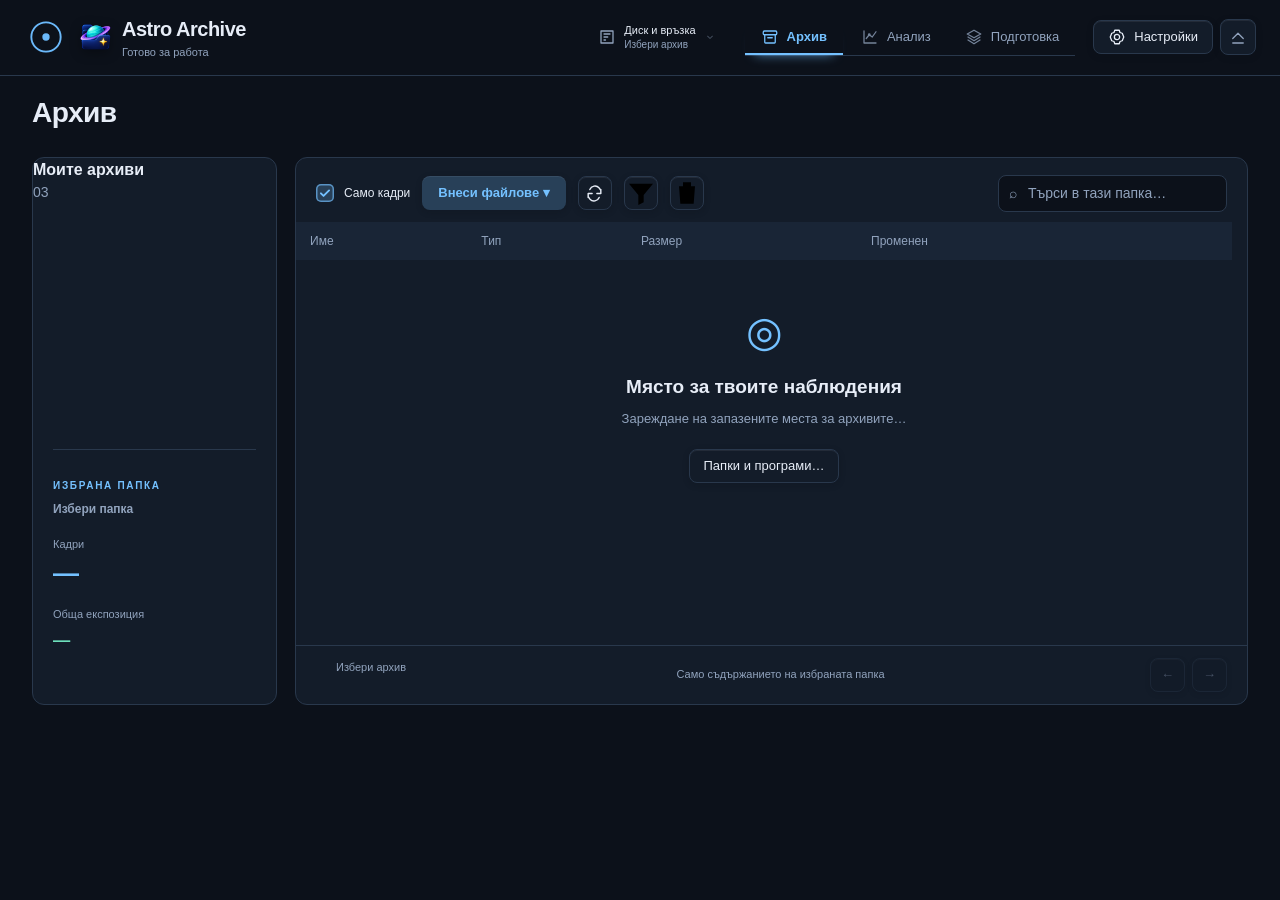
==== commit 078227e7: "Beta 1.3 UI: add archive file context actions" ====
--- a/UI/Shared/Web/index.html
+++ b/UI/Shared/Web/index.html
@@ -22,6 +22,7 @@
   <link rel="stylesheet" href="Analysis/analysis.css">
   <link rel="stylesheet" href="Analysis/viewer.css">
   <link rel="stylesheet" href="Analysis/viewer-workbench.css">
+  <link rel="stylesheet" href="Archive/context-menu.css">
   <link rel="stylesheet" href="python/python.css">
   <link rel="stylesheet" href="islands.css">
   <link rel="stylesheet" href="workflow-ui.css">
@@ -67,6 +68,7 @@
   <script src="controls.js" defer></script>
   <script src="header.js" defer></script>
   <script src="Archive/sorting.js" defer></script>
+  <script src="Archive/context-menu.js" defer></script>
   <script src="app.js" defer></script>
   <script src="tags.js" defer></script>
   <script src="python/dashboard.js" defer></script>
--- a/UI/Shared/Web/buttons.css
+++ b/UI/Shared/Web/buttons.css
@@ -68,10 +68,10 @@
   align-items: center;
   justify-content: center;
   gap: 8px;
-  min-height: 34px !important;
+  min-height: var(--quiet-button-height, 34px) !important;
   height: auto;
-  padding: 0 14px !important;
-  font-size: 13px !important;
+  padding: var(--quiet-button-padding, 0 14px) !important;
+  font-size: var(--quiet-button-font-size, 13px) !important;
   font-weight: 500 !important;
   line-height: 1.2 !important;
   text-transform: none !important;
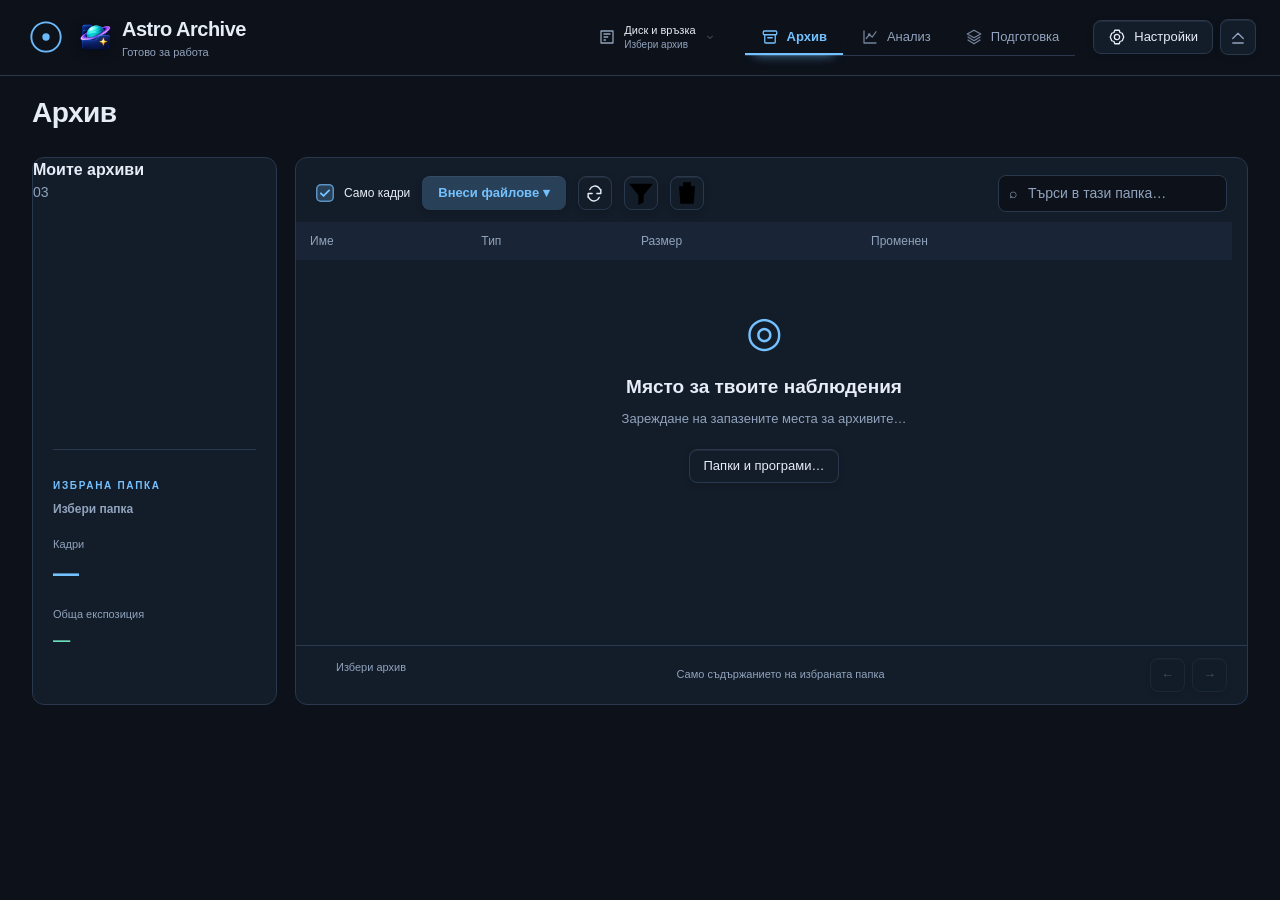
==== commit a1c6c714: "Beta 1.3 UI: restore the viewer and simplify comparison" ====
--- a/UI/Shared/Web/index.html
+++ b/UI/Shared/Web/index.html
@@ -21,7 +21,6 @@
   <link rel="stylesheet" href="Archive/layout.css">
   <link rel="stylesheet" href="Analysis/analysis.css">
   <link rel="stylesheet" href="Analysis/viewer.css">
-  <link rel="stylesheet" href="Analysis/viewer-workbench.css">
   <link rel="stylesheet" href="Archive/context-menu.css">
   <link rel="stylesheet" href="python/python.css">
   <link rel="stylesheet" href="islands.css">
@@ -57,7 +56,6 @@
   <script src="Analysis/workbench.js" defer></script>
   <script src="Analysis/frame-list.js" defer></script>
   <script src="Analysis/viewer.js" defer></script>
-  <script src="Analysis/viewer-workbench.js" defer></script>
   <script src="Processing/preparation.js" defer></script>
   <script src="extensions.js" defer></script>
   <script src="monitoring.js" defer></script>
--- a/UI/Shared/Web/buttons.css
+++ b/UI/Shared/Web/buttons.css
@@ -68,10 +68,10 @@
   align-items: center;
   justify-content: center;
   gap: 8px;
-  min-height: var(--quiet-button-height, 34px) !important;
+  min-height: 34px !important;
   height: auto;
-  padding: var(--quiet-button-padding, 0 14px) !important;
-  font-size: var(--quiet-button-font-size, 13px) !important;
+  padding: 0 14px !important;
+  font-size: 13px !important;
   font-weight: 500 !important;
   line-height: 1.2 !important;
   text-transform: none !important;
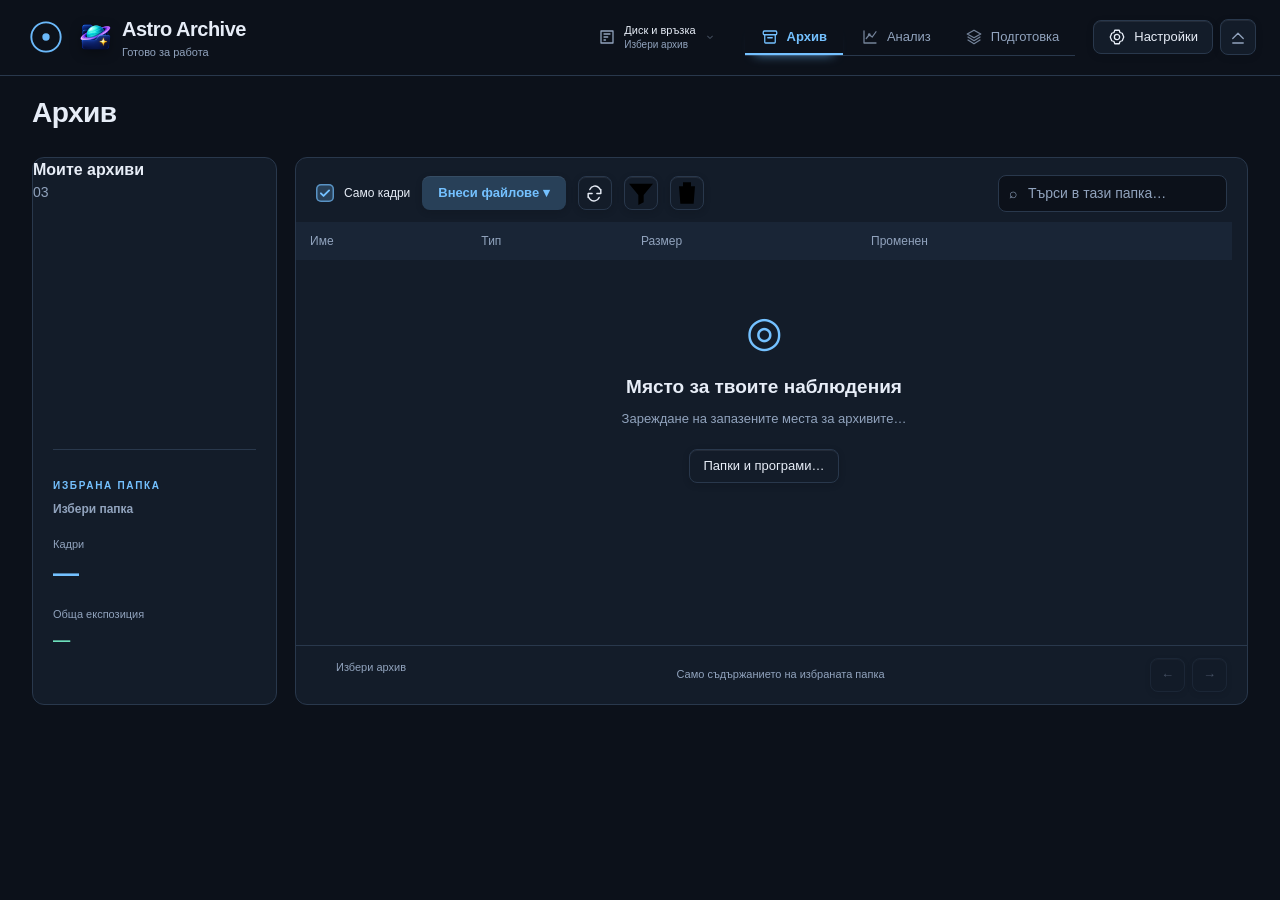
==== commit 8597abdd: "Beta 1.3 UI: Preparation layout (model A) Step 1: no page title, filter card without repeats and wit" ====
--- a/UI/Shared/Web/index.html
+++ b/UI/Shared/Web/index.html
@@ -34,6 +34,7 @@
   <link rel="stylesheet" href="cards.css">
   <link rel="stylesheet" href="picker.css">
   <link rel="stylesheet" href="tags.css">
+  <link rel="stylesheet" href="preparation-layout.css">
   <link rel="stylesheet" href="fit.css">
   <script src="python/transport.js"></script>
   <script src="i18n.js" defer></script>
--- a/UI/Shared/Web/cards.css
+++ b/UI/Shared/Web/cards.css
@@ -46,7 +46,7 @@
   gap: 9px !important;
   padding: 20px 16px 20px !important;
 }
-:root .flow-card > span:first-child {
+:root .flow-card > span:first-child:not(.extension-plugin-badge) {
   display: inline-flex;
   align-items: center;
   justify-content: center;
@@ -59,6 +59,18 @@
   line-height: 1;
   transition: box-shadow 320ms ease, background-color 320ms ease;
 }
+/* Plugin cards: the "ПЛЪГИН" tag is a small corner label, not the round icon
+   (it is the card's first span); the plugin logo takes the icon's place. */
+:root .flow-card > .extension-plugin-badge {
+  position: absolute;
+  top: 10px;
+  right: 12px;
+  margin: 0;
+  font-size: 8.5px !important;
+  line-height: 1.2;
+  padding: 2px 5px !important;
+}
+:root .flow-card > .extension-card-logo { width: 46px; height: 46px; object-fit: contain; }
 :root .flow-card strong { font-size: 14px; }
 :root .flow-card small { font-size: 11.5px; line-height: 1.55 !important; }
 /* Theme cards: centred name. */
@@ -75,7 +87,7 @@
 :root .flow-card[aria-pressed="true"] strong,
 :root .theme-card[aria-pressed="true"] strong,
 :root .plugin-choice[aria-selected="true"] .plugin-choice-name { color: var(--accent); }
-:root .flow-card[aria-pressed="true"] > span:first-child { background: color-mix(in srgb, var(--accent) 14%, transparent); }
+:root .flow-card[aria-pressed="true"] > span:first-child:not(.extension-plugin-badge) { background: color-mix(in srgb, var(--accent) 14%, transparent); }
 @keyframes card-line-in { from { scale: 0 1; } to { scale: 1 1; } }
 
 /* Hover */
--- a/UI/Shared/Web/preparation-layout.css
+++ b/UI/Shared/Web/preparation-layout.css
@@ -0,0 +1,206 @@
+/* Beta 1.3 UI (в разработка, не е издание) · виж docs/BETA-1.3-UI.md */
+/* Preparation layout (chosen model A + 4B, proposals 1–9).
+   Step 1: no page title; the filter card keeps only the filters and a tasks
+   line at its bottom (the task panel opens from it); totals live in the
+   footer; refresh sits with the list tools.
+   Step 2: underlined, clickable steps; ways of working in a left column with
+   plugin cards under a "Плъгини" divider; options on the right; an action bar
+   at the bottom that is always visible. Without a program the start button is
+   off and the bar says why. Dark/Flat/Bias fade while calibration is off.
+   Animations: step underline and tasks line respond to hover; everything stops
+   with the app's animation switch or the system's reduced-motion setting. */
+
+/* ---------- Step 1 ---------- */
+#page-preparation > .page-heading { display: none !important; }
+:root[data-header-collapsed="true"] #page-preparation > .page-heading { display: flex !important; }
+
+#w-data .flow-picker-filters > .flow-kicker,
+#w-data .flow-picker-filters > h2,
+#w-data #w-basket { display: none !important; }
+#w-data .flow-field-row { display: block !important; }
+#w-data .flow-picker-filters { display: flex; flex-direction: column; }
+
+.flow-count-wrap { display: flex; flex-direction: column; gap: 2px; min-width: 0; }
+.flow-count-detail { color: var(--muted); font-size: 12px; font-weight: 500; }
+#q-data .flow-count-detail { display: none; }
+
+/* Tasks line (4B) */
+#w-data .flow-tasks-line {
+  margin-top: auto;
+  display: flex;
+  align-items: center;
+  gap: 8px;
+  width: 100%;
+  padding: 10px 12px !important;
+  border: 1px solid var(--border) !important;
+  border-radius: 10px !important;
+  background: color-mix(in srgb, var(--text) 4%, transparent) !important;
+  color: var(--muted) !important;
+  font-size: 12.5px !important;
+  font-weight: 400 !important;
+  text-align: left;
+  white-space: nowrap;
+  cursor: pointer;
+  transition: border-color 220ms ease, background-color 220ms ease;
+}
+#w-data .flow-tasks-line b { color: var(--text); font-weight: 600; }
+.flow-tasks-text { min-width: 0; overflow: hidden; text-overflow: ellipsis; }
+.flow-tasks-dot { flex: none; width: 7px; height: 7px; border-radius: 50%; background: var(--success, #67d391); }
+#w-data .flow-tasks-line[data-state="pending"] .flow-tasks-dot { background: var(--warning, #ffcf89); }
+.flow-tasks-go { margin-left: auto; color: var(--accent); flex: none; }
+#w-data .flow-tasks-line[aria-expanded="true"] { border-color: color-mix(in srgb, var(--accent) 45%, var(--border)) !important; }
+@media (hover: hover) and (pointer: fine) {
+  #w-data .flow-tasks-line:hover { border-color: color-mix(in srgb, var(--accent) 35%, var(--border)) !important; background: color-mix(in srgb, var(--text) 7%, transparent) !important; }
+}
+#page-preparation[data-activity="closed"] > #preparation-activity { display: none !important; }
+
+/* ---------- Step 2 ---------- */
+#w-action { max-width: none; padding: 0 !important; display: flex; flex-direction: column; }
+#w-action[hidden] { display: none !important; }
+#w-action > .flow-stepper {
+  display: flex;
+  gap: 4px;
+  margin: 0;
+  padding: 12px 22px 0;
+  border-bottom: 1px solid var(--border);
+  font-size: 13px;
+}
+#w-action .flow-step {
+  display: inline-flex;
+  align-items: center;
+  gap: 8px;
+  padding: 8px 14px 11px !important;
+  margin-bottom: -1px;
+  border: 0 !important;
+  border-bottom: 2px solid transparent !important;
+  border-radius: 0 !important;
+  background: none !important;
+  box-shadow: none !important;
+  color: var(--muted) !important;
+  font-size: 13px !important;
+  font-weight: 500;
+  transition: color 220ms ease, border-color 260ms ease;
+}
+#w-action .flow-step i {
+  display: inline-grid;
+  place-items: center;
+  width: 20px;
+  height: 20px;
+  border-radius: 50%;
+  font-size: 11px;
+  font-style: normal;
+  background: color-mix(in srgb, var(--text) 7%, transparent);
+}
+#w-action .flow-step[aria-current="step"] {
+  color: var(--accent) !important;
+  border-bottom-color: var(--accent) !important;
+  box-shadow: var(--tab-glow, 0 9px 12px -10px color-mix(in srgb, var(--accent) 75%, transparent)) !important;
+}
+#w-action .flow-step[aria-current="step"] i { background: color-mix(in srgb, var(--accent) 18%, transparent); }
+#w-action .flow-step-done { cursor: pointer; }
+#w-action .flow-step-done i { background: color-mix(in srgb, var(--success, #67d391) 22%, transparent); color: var(--success, #67d391); }
+#w-action .flow-step:last-child { opacity: .7; }
+@media (hover: hover) and (pointer: fine) {
+  #w-action .flow-step-done:hover { color: var(--text) !important; border-bottom-color: color-mix(in srgb, var(--accent) 35%, var(--border)) !important; }
+}
+
+#w-action .flow-action-body {
+  display: grid;
+  grid-template-columns: 300px minmax(0, 1fr);
+  column-gap: 28px;
+  row-gap: 12px;
+  align-content: start;
+  padding: 18px 22px;
+}
+#w-action .flow-action-body > h2 { grid-column: 1 / -1; margin: 0 0 4px; font-size: 17px; }
+#w-action .flow-action-modes { display: flex; flex-direction: column; gap: 8px; min-width: 0; }
+#w-action .flow-action-options { display: flex; flex-direction: column; gap: 14px; min-width: 0; }
+#w-action .flow-action-options .flow-option-fields { margin-top: 0; }
+#w-action .flow-plan { margin: 0; }
+
+/* Ways of working: compact cards in one column (left icon, title, one line). */
+#w-action .flow-action-modes > .flow-cards { display: flex !important; flex-direction: column; gap: 8px !important; margin: 0 !important; }
+#w-action .flow-action-modes .flow-card {
+  display: grid !important;
+  grid-template-columns: 32px minmax(0, 1fr);
+  grid-template-rows: auto auto;
+  column-gap: 12px !important;
+  row-gap: 2px !important;
+  align-items: center !important;
+  align-content: center;
+  text-align: left !important;
+  min-height: 0 !important;
+  padding: 9px 12px !important;
+}
+#w-action .flow-action-modes .flow-card > span:first-child:not(.extension-plugin-badge),
+#w-action .flow-action-modes .flow-card > .extension-card-logo {
+  grid-row: 1 / 3;
+  grid-column: 1;
+  width: 32px !important;
+  height: 32px !important;
+  font-size: 15px !important;
+}
+#w-action .flow-action-modes .flow-card strong { grid-column: 2; align-self: end; white-space: nowrap; overflow: hidden; text-overflow: ellipsis; }
+#w-action .flow-action-modes .flow-card small { grid-column: 2; align-self: start; display: block; white-space: nowrap; overflow: hidden; text-overflow: ellipsis; }
+/* Plugin cards: the "Плъгини" divider already names them. */
+#w-action .flow-action-modes .extension-plugin-badge { display: none !important; }
+#w-action .flow-plugin-heading {
+  display: flex;
+  align-items: center;
+  gap: 10px;
+  margin-top: 4px;
+  font-size: 10.5px;
+  font-weight: 600;
+  letter-spacing: 1.4px;
+  text-transform: uppercase;
+  color: var(--muted);
+}
+#w-action .flow-plugin-heading::after { content: ""; flex: 1; height: 1px; background: var(--border); }
+#w-action .flow-plugin-heading:has(+ #w-plugin-actions[hidden]) { display: none; }
+
+/* Program row: the settings button lines up with the field; empty path stays hidden. */
+#w-program-options .flow-option-fields { align-items: flex-end; }
+#w-settings { height: 40px !important; min-height: 0 !important; padding-block: 0 !important; }
+#w-program-path[hidden] { display: none !important; }
+/* Dark/Flat/Bias depend on "Налични калибрационни кадри". */
+#w-program-options .function-actions:has(#w-calibrations:not(:checked)) > .checkbox-field:not(:has(#w-calibrations)) { opacity: .38; filter: saturate(.3); }
+#w-program-options .function-actions > .checkbox-field { transition: opacity 260ms ease, filter 260ms ease; }
+
+/* Action bar: always visible at the bottom of the step. */
+#w-action .flow-action-bar {
+  display: flex;
+  align-items: center;
+  gap: 16px;
+  padding: 12px 22px;
+  border-top: 1px solid var(--border);
+  background: color-mix(in srgb, var(--text) 2.5%, transparent);
+}
+#w-action .flow-action-summary { display: flex; flex-direction: column; gap: 2px; min-width: 0; margin-right: auto; }
+#w-action .flow-action-summary strong { font-size: 13.5px; white-space: nowrap; overflow: hidden; text-overflow: ellipsis; }
+#w-action .flow-action-summary small { color: var(--muted); font-size: 12px; }
+#w-action .flow-action-why { color: var(--warning, #ffcf89); font-size: 12.5px; text-align: right; }
+#w-action .flow-action-why[hidden] { display: none; }
+#w-action .flow-action-bar .function-actions { margin: 0 !important; padding: 0 !important; flex: none; }
+
+/* Fit the window: the bar stays, the body scrolls inside (rule: the window never scrolls). */
+@media (min-height: 560px) and (min-width: 761px) {
+  #preparation-content > #w-action:not([hidden]) { overflow: hidden !important; }
+  #w-action > .flow-stepper, #w-action > .flow-action-bar { flex: none; }
+  #w-action > .flow-action-body { flex: 1 1 auto; min-height: 0; overflow: auto; }
+}
+/* Narrow windows: one column. */
+@media (max-width: 1000px) {
+  #w-action .flow-action-body { grid-template-columns: minmax(0, 1fr); }
+  #w-action .flow-action-bar { flex-wrap: wrap; }
+}
+
+/* No motion when animations are off. */
+:root[data-animations="off"] :is(#w-data .flow-tasks-line, #w-action .flow-step, #w-program-options .function-actions > .checkbox-field) { transition: none !important; }
+@media (prefers-reduced-motion: reduce) {
+  :is(#w-data .flow-tasks-line, #w-action .flow-step, #w-program-options .function-actions > .checkbox-field) { transition: none !important; }
+}
+
+/* Spacing inside the program options (their rows are nested, not direct children). */
+#w-program-options:not([hidden]) { display: flex; flex-direction: column; gap: 14px; }
+#w-return-options:not([hidden]) { display: flex; flex-direction: column; gap: 6px; }
+#w-program-options :is(.flow-option-fields, .function-actions), #w-program-path, #w-destination-note { margin-block: 0 !important; }
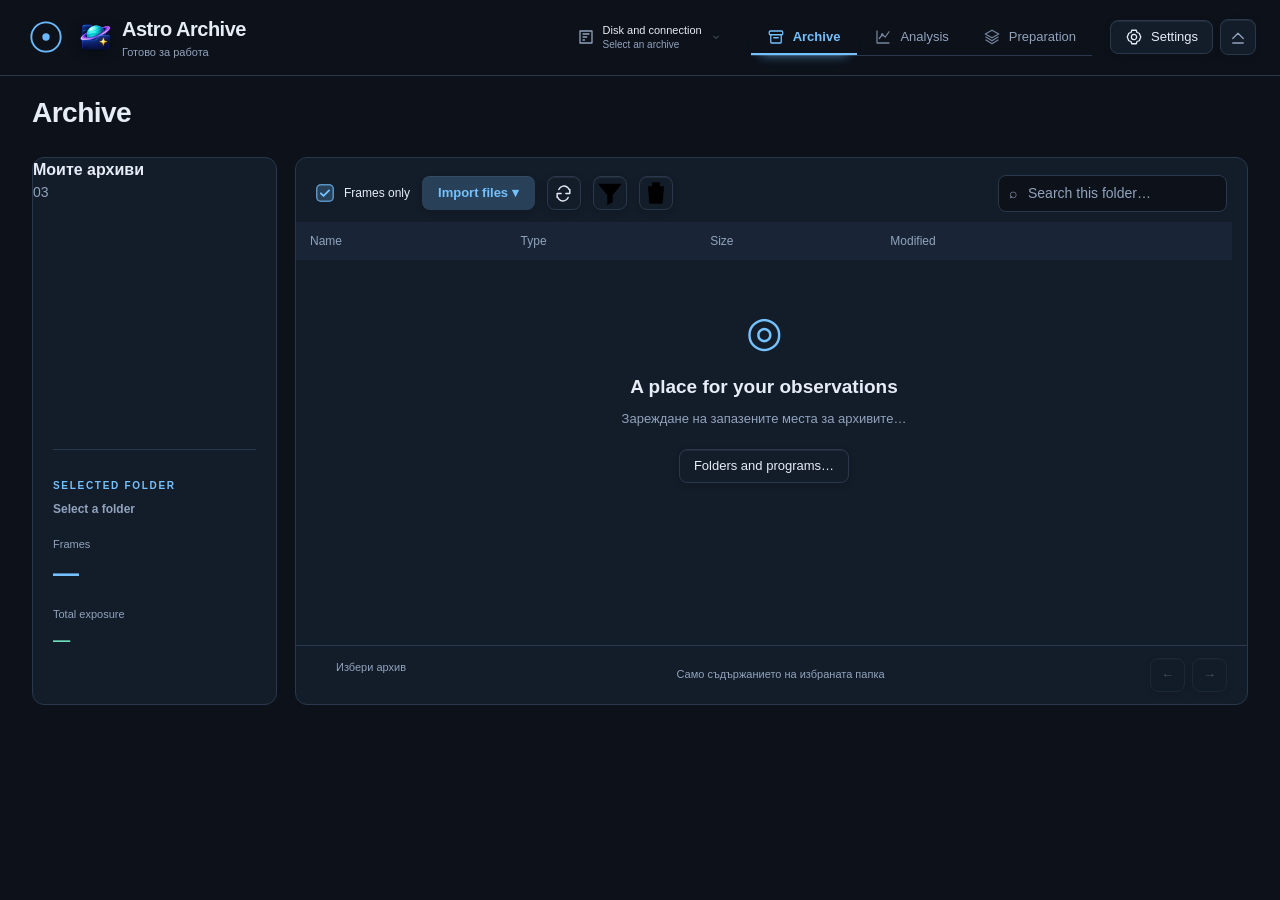
==== commit 843c3a3b: "Beta 1.3 UI: localize workflows, archive and plugins" ====
--- a/UI/Shared/Web/index.html
+++ b/UI/Shared/Web/index.html
@@ -1,5 +1,5 @@
 <!doctype html>
-<html lang="bg">
+<html lang="en">
 <head>
   <meta charset="utf-8">
   <meta name="viewport" content="width=device-width, initial-scale=1">
@@ -37,6 +37,7 @@
   <link rel="stylesheet" href="preparation-layout.css">
   <link rel="stylesheet" href="fit.css">
   <script src="python/transport.js"></script>
+  <script src="locales.js" defer></script>
   <script src="i18n.js" defer></script>
   <script src="icons.js" defer></script>
   <script src="plugin-browser.js" defer></script>
@@ -79,13 +80,13 @@
   <div class="app-shell">
     <header class="topbar">
       <div class="brand">
-        <button type="button" id="activity-button" class="activity-button" data-state="idle" aria-haspopup="dialog" aria-expanded="false" aria-controls="activity-popover" aria-label="Състояние и дневници">
+        <button type="button" id="activity-button" class="activity-button" data-state="idle" aria-haspopup="dialog" aria-expanded="false" aria-controls="activity-popover" aria-label="Състояние и дневници" data-i18n-aria-label="activity.openDiary">
           <svg viewBox="0 0 72 72" aria-hidden="true"><circle class="activity-track outer" cx="36" cy="36" r="31"/><circle id="activity-total-ring" class="activity-ring outer" cx="36" cy="36" r="31"/><circle class="activity-track inner" cx="36" cy="36" r="24"/><circle id="activity-step-ring" class="activity-ring inner" cx="36" cy="36" r="24"/><circle class="activity-idle-dot" cx="36" cy="36" r="6"/><g class="activity-gear"><path d="M36.00 24.60L38.93 21.29L41.74 22.14L42.33 26.52L44.06 27.94L48.47 27.67L49.86 30.26L47.18 33.78L47.40 36.00L50.71 38.93L49.86 41.74L45.48 42.33L44.06 44.06L44.33 48.47L41.74 49.86L38.22 47.18L36.00 47.40L33.07 50.71L30.26 49.86L29.67 45.48L27.94 44.06L23.53 44.33L22.14 41.74L24.82 38.22L24.60 36.00L21.29 33.07L22.14 30.26L26.52 29.67L27.94 27.94L27.67 23.53L30.26 22.14L33.78 24.82Z"/><circle cx="36" cy="36" r="5.5"/></g><path class="activity-check" d="m25 36 8 8 15-17"/><path class="activity-cross" d="m28 28 16 16m0-16L28 44"/></svg>
           <span class="activity-alert" aria-hidden="true">!</span>
         </button>
         <img class="brand-logo" src="Assets/AstroArchive.ico" alt="" width="42" height="42"><div><strong>Astro Archive</strong><small id="activity-caption">Готово за работа</small></div>
       </div>
-      <section id="resource-monitor" class="resource-monitor" aria-label="Място на архивния диск"></section>
+      <section id="resource-monitor" class="resource-monitor" aria-label="Място на архивния диск" data-i18n-aria-label="archive.diskSpace"></section>
       <nav class="navigation" aria-label="Основни функции">
         <button type="button" data-route="archive" aria-current="page">Архив</button>
         <button type="button" data-route="analysis">Анализ</button>
@@ -94,29 +95,29 @@
       <button type="button" class="quiet-button settings-button" id="settings-open">Настройки <span aria-hidden="true">⚙</span></button>
     </header>
 
-    <aside id="pending-archive-notice" class="pending-archive-notice" role="status" hidden><div><strong id="pending-archive-title"></strong><p id="pending-archive-description"></p><small id="pending-archive-path"></small></div><button type="button" id="pending-archive-open" class="quiet-button">Отвори запазените файлове ↗</button></aside>
+    <aside id="pending-archive-notice" class="pending-archive-notice" role="status" hidden><div><strong id="pending-archive-title"></strong><p id="pending-archive-description"></p><small id="pending-archive-path"></small></div><button type="button" id="pending-archive-open" class="quiet-button" data-i18n="archive.openSaved">Отвори запазените файлове ↗</button></aside>
     <main id="main" tabindex="-1">
       <section id="page-archive" class="page" aria-labelledby="archive-heading">
         <div class="page-heading archive-page-heading"><div><h1 id="archive-heading">Архив</h1></div></div>
         <div class="archive-layout">
           <aside class="panel archive-sidebar" aria-label="Избор на архив">
             <div class="archive-navigation-heading"><div class="archive-navigation-title"><span id="archive-nav-icon" hidden></span><h2 id="archive-nav-title">Моите архиви</h2><span id="archive-root-count" class="muted">03</span></div><p id="archive-nav-level"></p><div class="archive-navigation-controls"><button type="button" id="archive-nav-back" class="text-button" hidden>← Назад</button><button type="button" id="archive-nav-home" class="text-button" hidden>Всички архиви</button></div></div>
-            <nav id="archive-roots" class="roots archive-navigation-list" aria-label="Навигация в архивите"></nav>
-            <section id="folder-summary" class="folder-summary" aria-label="Кадри и обща експозиция на избраната папка">
-              <span class="eyebrow" id="summary-heading">ИЗБРАНА ПАПКА</span><strong id="summary-folder">Избери папка</strong>
-              <div class="summary-stat"><span id="summary-frames-label">Кадри</span><strong id="summary-frames">—</strong></div>
-              <div class="summary-stat"><div class="summary-stat-heading"><span id="summary-exposure-label">Обща експозиция</span></div><strong id="summary-exposure">—</strong></div>
+            <nav id="archive-roots" class="roots archive-navigation-list" aria-label="Навигация в архивите" data-i18n-aria-label="archive.navigate"></nav>
+            <section id="folder-summary" class="folder-summary" aria-label="Кадри и обща експозиция на избраната папка" data-i18n-aria-label="archive.summaryLabel">
+              <span class="eyebrow" id="summary-heading" data-i18n="archive.selectedFolder">ИЗБРАНА ПАПКА</span><strong id="summary-folder" data-i18n="archive.chooseSummaryFolder">Избери папка</strong>
+              <div class="summary-stat"><span id="summary-frames-label" data-i18n="archive.framesLabel">Кадри</span><strong id="summary-frames">—</strong></div>
+              <div class="summary-stat"><div class="summary-stat-heading"><span id="summary-exposure-label" data-i18n="analysis.totalExposure">Обща експозиция</span></div><strong id="summary-exposure">—</strong></div>
               <small id="summary-state"></small>
             </section>
           </aside>
 
           <section class="panel content-panel" aria-label="Съдържание на папката">
             <div class="content-toolbar"><div class="archive-actions"><label class="checkbox-field"><input type="checkbox" id="archive-only-frames" checked><span data-i18n="archive.onlyFrames">Само кадри</span></label><button type="button" id="archive-import" class="primary-button" data-i18n="archive.import" aria-haspopup="menu" aria-expanded="false" aria-controls="archive-import-menu">Внеси файлове ▾</button><button type="button" id="refresh" class="quiet-button archive-refresh-button archive-icon-button" title="Обнови"><svg viewBox="0 0 24 24" aria-hidden="true"><path d="M20 7v5h-5M4 17v-5h5M6.1 7a7 7 0 0 1 11.6-2.2L20 8M4 16l2.3 3.2A7 7 0 0 0 17.9 17"/></svg><span class="sr-only">Обнови</span></button></div><label class="search"><span aria-hidden="true">⌕</span><input id="search" type="search" placeholder="Търси в тази папка…" maxlength="120" aria-label="Търси в текущата папка"></label></div>
-            <div id="archive-filter-summary" class="archive-filter-summary" aria-label="Избрани филтри" hidden></div>
+            <div id="archive-filter-summary" class="archive-filter-summary" aria-label="Избрани филтри" hidden data-i18n-aria-label="archive.selectedFilters"></div>
             <div id="error-banner" class="error-banner" role="alert" hidden></div>
             <div class="table-scroll">
-              <table><thead><tr><th scope="col">Име</th><th scope="col">Тип</th><th scope="col">Размер</th><th scope="col">Променен</th><th scope="col"><span class="sr-only">Действия</span></th></tr></thead><tbody id="files"></tbody></table>
-              <div id="empty" class="empty-state"><div class="empty-orbit" aria-hidden="true">◎</div><h2>Място за твоите наблюдения</h2><p id="empty-message">Зареждане на запазените места за архивите…</p><button type="button" data-storage-settings class="quiet-button" data-i18n="settings.storage">Папки и програми…</button> <button type="button" id="empty-shared-source" class="quiet-button" hidden>Избери споделен архив…</button></div>
+              <table><thead><tr><th scope="col" data-i18n="table.name">Име</th><th scope="col" data-i18n="table.type">Тип</th><th scope="col" data-i18n="table.size">Размер</th><th scope="col" data-i18n="table.modified">Променен</th><th scope="col"><span class="sr-only" data-i18n="table.actions">Действия</span></th></tr></thead><tbody id="files"></tbody></table>
+              <div id="empty" class="empty-state"><div class="empty-orbit" aria-hidden="true">◎</div><h2>Място за твоите наблюдения</h2><p id="empty-message">Зареждане на запазените места за архивите…</p><button type="button" data-storage-settings class="quiet-button" data-i18n="settings.storage">Папки и програми…</button> <button type="button" id="empty-shared-source" class="quiet-button" hidden data-i18n="archive.chooseShared">Избери споделен архив…</button></div>
             </div>
             <footer class="table-footer"><div class="archive-location"><nav id="breadcrumbs" aria-label="Текуща папка"></nav><div class="folder-description"><span id="folder-path">Избери архив</span><span id="loading" class="loading-label" hidden>Зареждане…</span></div></div><span id="folder-counts">Само съдържанието на избраната папка</span><div class="pagination"><span id="page-label"></span><button type="button" id="previous" class="icon-button" aria-label="Предишна страница" disabled>←</button><button type="button" id="next" class="icon-button" aria-label="Следваща страница" disabled>→</button></div></footer>
           </section>
@@ -124,12 +125,12 @@
       </section>
 
       <section id="page-analysis" class="page" aria-labelledby="analysis-heading" hidden>
-        <div class="page-heading"><div><p class="eyebrow">КАЧЕСТВО НА НАБЛЮДЕНИЯТА</p><h1 id="analysis-heading">Анализ</h1><p class="subtitle">Измервания, диаграми и сравнение на вечерите.</p></div><span id="analysis-loader" class="function-loader" role="status" hidden><span class="function-spinner" aria-hidden="true"></span><span>Зареждане на изгледа…</span></span></div>
+        <div class="page-heading"><div><p class="eyebrow">КАЧЕСТВО НА НАБЛЮДЕНИЯТА</p><h1 id="analysis-heading">Анализ</h1><p class="subtitle">Измервания, диаграми и сравнение на вечерите.</p></div><span id="analysis-loader" class="function-loader" role="status" hidden><span class="function-spinner" aria-hidden="true"></span><span data-i18n="settings.loadingWorkspace">Зареждане на изгледа…</span></span></div>
         <div id="analysis-problem" class="error-banner function-error" role="alert" hidden></div><div id="analysis-content" class="function-content"></div>
       </section>
 
       <section id="page-preparation" class="page" aria-labelledby="preparation-heading" hidden>
-        <div class="page-heading"><div><p class="eyebrow">РАБОТЕН ПОТОК</p><h1 id="preparation-heading">Подготовка за обработване</h1><p class="subtitle">Подбор, опашка и връщане на резултатите.</p></div><span id="preparation-loader" class="function-loader" role="status" hidden><span class="function-spinner" aria-hidden="true"></span><span>Зареждане на изгледа…</span></span></div>
+        <div class="page-heading"><div><p class="eyebrow">РАБОТЕН ПОТОК</p><h1 id="preparation-heading">Подготовка за обработване</h1><p class="subtitle">Подбор, опашка и връщане на резултатите.</p></div><span id="preparation-loader" class="function-loader" role="status" hidden><span class="function-spinner" aria-hidden="true"></span><span data-i18n="settings.loadingWorkspace">Зареждане на изгледа…</span></span></div>
         <div id="preparation-problem" class="error-banner function-error" role="alert" hidden></div><div id="preparation-content" class="function-content"></div>
       </section>
 
@@ -150,7 +151,7 @@
       <section id="settings-panel-appearance" class="settings-section" role="tabpanel" aria-labelledby="settings-tab-appearance">
         <h3 id="appearance-heading" data-i18n="settings.appearance">Външен вид</h3>
         <label class="settings-field"><span data-i18n="settings.theme">Тема</span><select id="ui-theme"></select></label>
-        <div id="appearance-themes" class="appearance-themes" aria-label="Теми"></div>
+        <div id="appearance-themes" class="appearance-themes" aria-label="Теми" data-i18n-aria-label="settings.theme"></div>
         <p class="settings-note" id="appearance-shared-note"></p>
         <p class="settings-note" id="appearance-browser-note" hidden></p>
         <section id="appearance-custom" class="appearance-box" hidden><h4 id="appearance-custom-title"></h4><p class="settings-note" id="appearance-custom-note"></p><div id="appearance-colors" class="appearance-colors"></div><button type="button" class="quiet-button" id="appearance-custom-reset"></button></section>
@@ -163,16 +164,18 @@
         <p class="settings-note" data-i18n="settings.preview">Промените се виждат веднага. Запазват се с „Запази“.</p>
         <button type="button" class="quiet-button" data-storage-settings data-i18n="settings.storage">Папки и програми…</button>
       </section>
-      <section id="settings-panel-customization" class="settings-section" role="tabpanel" aria-labelledby="settings-tab-customization" hidden><div id="customization-editor"></div><section class="custom-block"><h3>Визуални настройки на плъгините</h3><p class="settings-note">Показват се само включени плъгини с разрешение за интерфейса. Настройките им се запазват отделно от общия изглед.</p><div id="custom-plugin-panels"></div></section></section>
+      <section id="settings-panel-customization" class="settings-section" role="tabpanel" aria-labelledby="settings-tab-customization" hidden><div id="customization-editor"></div><section class="custom-block"><h3 data-i18n="settings.visualPlugins">Визуални настройки на плъгините</h3><p class="settings-note" data-i18n="settings.visualPluginsNote">Показват се само включени плъгини с разрешение за интерфейса. Настройките им се запазват отделно от общия изглед.</p><div id="custom-plugin-panels"></div></section></section>
       <section id="settings-panel-language" class="settings-section" role="tabpanel" aria-labelledby="settings-tab-language" hidden>
-        <h3 data-i18n="settings.languageTab">Език</h3>
-        <label class="settings-field"><span data-i18n="settings.language">Език на новия интерфейс</span><select id="ui-language"></select></label>
-        <p class="settings-note" data-i18n="settings.languageNote">Старите C# екрани и оригиналните записи в дневника запазват своя език.</p>
+        <fieldset id="ui-language" class="language-field">
+          <legend data-i18n="settings.language">Език на интерфейса</legend>
+          <div id="ui-language-options" class="language-options"></div>
+        </fieldset>
+        <p class="settings-note" data-i18n="settings.languageNote">Непреведените екрани и съобщения може да се показват на български или английски.</p>
         <p class="settings-note" data-i18n="settings.preview">Промените се виждат веднага. Запазват се с „Запази“.</p>
       </section>
       <section id="settings-panel-plugins" class="settings-section" role="tabpanel" aria-labelledby="settings-tab-plugins" hidden>
-        <div class="plugins-heading"><h3 id="plugins-heading" data-i18n="plugins.title">Плъгини</h3><button type="button" class="quiet-button" id="ui-plugin-catalog">Провери каталога и версиите в GitHub</button><button type="button" class="quiet-button" id="ui-plugin-scan" data-i18n="plugins.scan">Провери папката</button><button type="button" class="quiet-button" id="ui-plugin-folder" data-i18n="plugins.folder">Папка на плъгините</button><button type="button" class="quiet-button" id="ui-plugin-install" data-i18n="plugins.install">Добави плъгин…</button></div>
-          <details class="plugin-help"><summary>За плъгините и папката им</summary>
+        <div class="plugins-heading"><h3 id="plugins-heading" data-i18n="plugins.title">Плъгини</h3><button type="button" class="quiet-button" id="ui-plugin-catalog" data-i18n="plugins.checkCatalog">Провери каталога и версиите в GitHub</button><button type="button" class="quiet-button" id="ui-plugin-scan" data-i18n="plugins.scan">Провери папката</button><button type="button" class="quiet-button" id="ui-plugin-folder" data-i18n="plugins.folder">Папка на плъгините</button><button type="button" class="quiet-button" id="ui-plugin-install" data-i18n="plugins.install">Добави плъгин…</button></div>
+          <details class="plugin-help"><summary data-i18n="plugins.aboutFolder">За плъгините и папката им</summary>
             <p class="settings-note" data-i18n="plugins.description">Теми, преводи и функционални модули. Всеки плъгин е в собствена подпапка на Plugins.</p>
             <p id="ui-plugin-folder-path" class="settings-note plugin-folder-path"></p>
             <p class="settings-note" data-i18n="plugins.immediate">Инсталирането, включването и премахването се запазват веднага. Външният вид се връща към запазените настройки.</p>
@@ -187,27 +190,27 @@
       </section>
       <section id="settings-panel-diagnostics" class="settings-section" role="tabpanel" aria-labelledby="settings-tab-diagnostics" hidden>
         <div id="diagnostic-resources" class="diagnostic-resources"></div>
-        <div class="plugins-heading"><h3>Версия на програмата</h3><button type="button" class="quiet-button" id="app-update-check">Провери за нова версия</button></div>
+        <div class="plugins-heading"><h3 data-i18n="updates.title">Версия на програмата</h3><button type="button" class="quiet-button" id="app-update-check" data-i18n="updates.check">Провери за нова версия</button></div>
         <p id="app-update-status" class="settings-note" role="status"></p>
-        <div class="plugin-actions"><button type="button" class="primary-button" id="app-update-download" hidden>Запази Windows ZIP</button><button type="button" class="quiet-button" id="app-update-stop" hidden>Спри изтеглянето</button><button type="button" class="quiet-button" id="app-update-folder" hidden>Отвори папката с изтегления ZIP</button></div>
+        <div class="plugin-actions"><button type="button" class="primary-button" id="app-update-download" hidden data-i18n="updates.saveZip">Запази Windows ZIP</button><button type="button" class="quiet-button" id="app-update-stop" hidden data-i18n="updates.stop">Спри изтеглянето</button><button type="button" class="quiet-button" id="app-update-folder" hidden data-i18n="updates.openFolder">Отвори папката с изтегления ZIP</button></div>
         <progress id="app-update-progress" max="100" hidden></progress>
         <p id="app-update-download-status" class="settings-note" role="status"></p>
-        <a id="app-update-link" href="https://github.com/simonimonov-spec/astro-archive/releases" target="_blank" rel="noopener noreferrer" hidden>Издания в GitHub ↗</a>
+        <a id="app-update-link" href="https://github.com/simonimonov-spec/astro-archive/releases" target="_blank" rel="noopener noreferrer" hidden data-i18n="updates.releases">Издания в GitHub ↗</a>
         <div class="plugin-actions"><button type="button" class="quiet-button" id="diagnostics-restart" data-i18n="activity.restart">Рестартирай приложението</button></div>
         <p class="settings-note" data-i18n="diagnostics.restartHint">Затваря и стартира отново цялото приложение и услугите му.</p>
-        <section id="archive-audit" class="archive-audit"><div class="archive-audit-heading"><h3 id="archive-audit-heading">Проверка на архивите</h3><button type="button" id="archive-audit-run" class="quiet-button">Провери и обнови архива</button><button type="button" id="archive-audit-stop" class="text-button" hidden>Спри безопасно</button></div><p id="archive-audit-scope" class="settings-note">Последователна проверка на FITS хедъри, размери, PNG структура и разположение. Обновява справочните файлове; оригиналите не се променят.</p><progress id="archive-audit-progress" max="100" hidden></progress><p id="archive-audit-status" class="settings-note">Няма извършена проверка.</p><button type="button" id="archive-audit-open" class="text-button" hidden>Покажи подробния отчет ↗</button><details id="archive-audit-issues" hidden><summary id="archive-audit-issues-title"></summary><ul id="archive-audit-issue-list"></ul></details></section>
+        <section id="archive-audit" class="archive-audit"><div class="archive-audit-heading"><h3 id="archive-audit-heading" data-i18n="diagnostics.audit">Проверка на архивите</h3><button type="button" id="archive-audit-run" class="quiet-button" data-i18n="diagnostics.auditRun">Провери и обнови архива</button><button type="button" id="archive-audit-stop" class="text-button" hidden data-i18n="activity.stop">Спри безопасно</button></div><p id="archive-audit-scope" class="settings-note" data-i18n="diagnostics.auditScope">Последователна проверка на FITS хедъри, размери, PNG структура и разположение. Обновява справочните файлове; оригиналите не се променят.</p><progress id="archive-audit-progress" max="100" hidden></progress><p id="archive-audit-status" class="settings-note" data-i18n="diagnostics.auditNone">Няма извършена проверка.</p><button type="button" id="archive-audit-open" class="text-button" hidden data-i18n="diagnostics.auditReport">Покажи подробния отчет ↗</button><details id="archive-audit-issues" hidden><summary id="archive-audit-issues-title"></summary><ul id="archive-audit-issue-list"></ul></details></section>
         <div class="plugins-heading"><h3 data-i18n="diagnostics.heading">Бъгове и дневници</h3><button type="button" class="quiet-button" id="diagnostics-folder" data-i18n="diagnostics.folder">Подробни лог файлове</button><button type="button" class="text-button" id="diagnostics-clear" data-i18n="journal.clear">Изчисти изгледа</button></div>
         <div class="diary-filters" role="radiogroup" data-i18n-aria-label="diagnostics.choose" aria-label="Избери дневник">
           <label><input type="radio" name="diagnostic-diary" value="archive" data-log-section checked><span data-i18n="nav.archive">Архив</span></label><label><input type="radio" name="diagnostic-diary" value="analysis" data-log-section><span data-i18n="nav.analysis">Анализ</span></label><label><input type="radio" name="diagnostic-diary" value="preparation" data-log-section><span data-i18n="nav.preparation">Подготовка</span></label>
         </div>
-        <ol id="diagnostics-entries" class="activity-log-list" aria-label="Записи в избрания дневник"></ol>
+        <ol id="diagnostics-entries" class="activity-log-list" aria-label="Записи в избрания дневник" data-i18n-aria-label="diagnostics.logEntries"></ol>
         <details class="legacy-debug"><summary data-i18n="diagnostics.legacy">Стар интерфейс · само за диагностика</summary><p class="settings-note" data-i18n="diagnostics.legacyNote">Помощен изглед за откриване на проблеми. Основните функции работят независимо от него.</p><div class="plugin-actions"><button type="button" class="quiet-button" data-debug-section="archive" data-i18n="nav.archive">Архив</button><button type="button" class="quiet-button" data-debug-section="analysis" data-i18n="nav.analysis">Анализ</button><button type="button" class="quiet-button" data-debug-section="preparation" data-i18n="nav.preparation">Подготовка</button></div></details>
       </section>
     </div>
-    <footer class="settings-footer"><button type="button" class="text-button" id="ui-reset" data-i18n="settings.reset">По подразбиране</button><button type="button" class="text-button" id="ui-layout-reset">Върни оригиналните места и размери</button><button type="button" class="quiet-button" id="ui-cancel" data-i18n="settings.cancel">Отказ</button><button type="button" class="primary-button" id="ui-save" data-i18n="settings.save">Запази</button></footer>
+    <footer class="settings-footer"><button type="button" class="text-button" id="ui-reset" data-i18n="settings.reset">По подразбиране</button><button type="button" class="text-button" id="ui-layout-reset" data-i18n="settings.layoutReset">Върни оригиналните места и размери</button><button type="button" class="quiet-button" id="ui-cancel" data-i18n="settings.cancel">Отказ</button><button type="button" class="primary-button" id="ui-save" data-i18n="settings.save">Запази</button></footer>
   </dialog>
   <aside id="activity-popover" class="activity-popover" role="dialog" aria-modal="false" aria-labelledby="activity-popover-title" hidden>
-    <header class="activity-popover-header"><div><p id="activity-popover-kind" class="eyebrow"></p><h2 id="activity-popover-title">Състояние и дневници</h2></div><button type="button" class="icon-button" id="activity-close" aria-label="Затвори балона">×</button></header>
+    <header class="activity-popover-header"><div><p id="activity-popover-kind" class="eyebrow"></p><h2 id="activity-popover-title" data-i18n="activity.openDiary">Състояние и дневници</h2></div><button type="button" class="icon-button" id="activity-close" aria-label="Затвори балона" data-i18n-aria-label="activity.close">×</button></header>
     <section id="activity-queue" class="activity-queue" hidden><h3 data-i18n="activity.queue">Активни задачи</h3><ol id="activity-task-list" class="activity-task-list"></ol></section>
     <section id="activity-task" class="activity-task"><p id="activity-phase"></p><div class="activity-progress-row"><progress id="activity-progress" max="100"></progress><span id="activity-percent"></span></div><div id="activity-overall" hidden><div class="activity-progress-row"><progress id="activity-overall-progress" max="100"></progress><span id="activity-overall-percent"></span></div></div><small id="activity-time" class="muted"></small><p id="activity-detail" class="activity-detail"></p><p id="activity-problem" class="activity-problem" hidden></p></section>
     <section id="activity-completion" hidden><p id="activity-completion-summary"></p><ul id="activity-completion-details"></ul></section>
--- a/UI/Shared/Web/app.css
+++ b/UI/Shared/Web/app.css
@@ -99,6 +99,15 @@
 .settings-section h3 { margin: 0 0 16px; font-size: 15px; }
 .settings-field { display: flex; flex-direction: column; gap: 7px; margin-bottom: 14px; }
 .settings-field > span:first-child { font-size: 12px; color: var(--muted); }
+.language-field { min-width: 0; margin: 0; padding: 0; border: 0; }
+.language-field legend { margin-bottom: 8px; padding: 0; color: var(--text); font-weight: 600; }
+.language-options { display: grid; grid-template-columns: repeat(auto-fit, minmax(min(100%, 150px), 1fr)); gap: 6px; }
+.language-options label { display: flex; align-items: center; gap: 7px; min-height: 34px; padding: 4px 8px; border: 1px solid var(--border); border-radius: 7px; cursor: pointer; }
+.language-options label:has(:checked) { border-color: var(--accent); background: var(--accent-surface); }
+.language-options label:has(:focus-visible) { outline: 2px solid var(--accent); outline-offset: 2px; }
+.language-options input { flex: none; margin: 0; accent-color: var(--accent); }
+.language-options label > span { display: flex; align-items: center; gap: 7px; min-width: 0; }
+.language-flag { flex: none; width: 24px; height: 16px; background: url("language-flags.png") no-repeat; background-size: auto 100%; outline: 1px solid var(--border); }
 .settings-field select, .settings-field input[type="text"], .settings-field input[type="number"] { border: 1px solid var(--border); border-radius: 7px; background: var(--background); color: var(--text); padding: 9px 10px; font: inherit; min-width: 0; width: 100%; }
 .settings-note { color: var(--muted); font-size: 12px; margin-bottom: 14px; }
 .color-fields { display: flex; align-items: center; gap: 12px; max-width: 240px; }
--- a/UI/Shared/Web/preparation-layout.css
+++ b/UI/Shared/Web/preparation-layout.css
@@ -57,7 +57,7 @@
 /* ---------- Step 2 ---------- */
 #w-action { max-width: none; padding: 0 !important; display: flex; flex-direction: column; }
 #w-action[hidden] { display: none !important; }
-#w-action > .flow-stepper {
+:is(#w-action, #w-plugin-run) > .flow-stepper {
   display: flex;
   gap: 4px;
   margin: 0;
@@ -65,7 +65,7 @@
   border-bottom: 1px solid var(--border);
   font-size: 13px;
 }
-#w-action .flow-step {
+:is(#w-action, #w-plugin-run) .flow-step {
   display: inline-flex;
   align-items: center;
   gap: 8px;
@@ -81,7 +81,7 @@
   font-weight: 500;
   transition: color 220ms ease, border-color 260ms ease;
 }
-#w-action .flow-step i {
+:is(#w-action, #w-plugin-run) .flow-step i {
   display: inline-grid;
   place-items: center;
   width: 20px;
@@ -91,17 +91,17 @@
   font-style: normal;
   background: color-mix(in srgb, var(--text) 7%, transparent);
 }
-#w-action .flow-step[aria-current="step"] {
+:is(#w-action, #w-plugin-run) .flow-step[aria-current="step"] {
   color: var(--accent) !important;
   border-bottom-color: var(--accent) !important;
   box-shadow: var(--tab-glow, 0 9px 12px -10px color-mix(in srgb, var(--accent) 75%, transparent)) !important;
 }
-#w-action .flow-step[aria-current="step"] i { background: color-mix(in srgb, var(--accent) 18%, transparent); }
-#w-action .flow-step-done { cursor: pointer; }
-#w-action .flow-step-done i { background: color-mix(in srgb, var(--success, #67d391) 22%, transparent); color: var(--success, #67d391); }
-#w-action .flow-step:last-child { opacity: .7; }
+:is(#w-action, #w-plugin-run) .flow-step[aria-current="step"] i { background: color-mix(in srgb, var(--accent) 18%, transparent); }
+:is(#w-action, #w-plugin-run) .flow-step-done { cursor: pointer; }
+:is(#w-action, #w-plugin-run) .flow-step-done i { background: color-mix(in srgb, var(--success, #67d391) 22%, transparent); color: var(--success, #67d391); }
+:is(#w-action, #w-plugin-run) .flow-step:last-child:not([aria-current]) { opacity: .7; }
 @media (hover: hover) and (pointer: fine) {
-  #w-action .flow-step-done:hover { color: var(--text) !important; border-bottom-color: color-mix(in srgb, var(--accent) 35%, var(--border)) !important; }
+  :is(#w-action, #w-plugin-run) .flow-step-done:hover { color: var(--text) !important; border-bottom-color: color-mix(in srgb, var(--accent) 35%, var(--border)) !important; }
 }
 
 #w-action .flow-action-body {
@@ -185,7 +185,9 @@
 /* Fit the window: the bar stays, the body scrolls inside (rule: the window never scrolls). */
 @media (min-height: 560px) and (min-width: 761px) {
   #preparation-content > #w-action:not([hidden]) { overflow: hidden !important; }
-  #w-action > .flow-stepper, #w-action > .flow-action-bar { flex: none; }
+  :is(#w-action, #w-plugin-run) > :is(.flow-stepper, .flow-action-bar) { flex: none; }
+  #preparation-content > #w-plugin-run:not([hidden]) { overflow: hidden !important; }
+  #w-plugin-run > .flow-plugin-run-body { flex: 1 1 auto; min-height: 0; overflow: auto; }
   #w-action > .flow-action-body { flex: 1 1 auto; min-height: 0; overflow: auto; }
 }
 /* Narrow windows: one column. */
@@ -195,12 +197,42 @@
 }
 
 /* No motion when animations are off. */
-:root[data-animations="off"] :is(#w-data .flow-tasks-line, #w-action .flow-step, #w-program-options .function-actions > .checkbox-field) { transition: none !important; }
+:root[data-animations="off"] :is(#w-data .flow-tasks-line, :is(#w-action, #w-plugin-run) .flow-step, #w-program-options .function-actions > .checkbox-field) { transition: none !important; }
 @media (prefers-reduced-motion: reduce) {
-  :is(#w-data .flow-tasks-line, #w-action .flow-step, #w-program-options .function-actions > .checkbox-field) { transition: none !important; }
+  :is(#w-data .flow-tasks-line, :is(#w-action, #w-plugin-run) .flow-step, #w-program-options .function-actions > .checkbox-field) { transition: none !important; }
 }
 
 /* Spacing inside the program options (their rows are nested, not direct children). */
 #w-program-options:not([hidden]) { display: flex; flex-direction: column; gap: 14px; }
 #w-return-options:not([hidden]) { display: flex; flex-direction: column; gap: 6px; }
 #w-program-options :is(.flow-option-fields, .function-actions), #w-program-path, #w-destination-note { margin-block: 0 !important; }
+
+/* A chosen plugin shows its settings here, in the options column. */
+#w-plugin-options[hidden], #w-plan[hidden], #w-action .flow-action-bar .function-actions[hidden] { display: none !important; }
+#w-plugin-options > .declarative-plugin { min-width: 0; }
+#w-plugin-options .extension-workbench > .extension-group { max-height: none; }
+/* The plugin card on the left already names it: no second heading, no centred box. */
+#w-plugin-options > .declarative-plugin { max-width: none !important; margin: 0 !important; padding: 0 !important; }
+#w-plugin-options .extension-heading { display: none !important; }
+
+/* Step 3 for a plugin run: its screen on the full width. */
+#w-plugin-run { max-width: none; padding: 0 !important; display: flex; flex-direction: column; }
+#w-plugin-run[hidden] { display: none !important; }
+#w-plugin-run > .flow-plugin-run-body { padding: 18px 22px; min-width: 0; }
+/* Never wider than the window: plugin groups shrink and wrap instead of overflowing. */
+#w-plugin-options, #w-plugin-options * { min-width: 0; }
+#w-plugin-options .extension-workbench { grid-template-columns: repeat(auto-fit, minmax(min(100%, 320px), 1fr)) !important; }
+#w-plugin-options .extension-control > :is(button, .quiet-button, .primary-button) { max-width: 100%; white-space: normal; }
+
+/* Compact plugin settings in step 2 so they fit without scrolling. */
+#w-plugin-options[data-stage="settings"] .extension-group { padding: 12px 14px !important; }
+/* The chosen card on the left already names the settings. */
+#w-plugin-options[data-stage="settings"] .extension-group > h3 { display: none; }
+#w-plugin-options[data-stage="settings"] .extension-group .extension-grid { grid-template-columns: repeat(auto-fill, minmax(150px, 1fr)) !important; gap: 4px 12px !important; align-items: end; }
+#w-plugin-options[data-stage="settings"] .extension-span > p { margin: 2px 0 0; font-size: 12px; line-height: 1.4; }
+#w-plugin-options[data-stage="settings"] [data-element^="h-"] > p { margin-top: 6px; font-size: 10.5px; font-weight: 600; letter-spacing: 1.2px; text-transform: uppercase; color: var(--accent); }
+#w-plugin-options[data-stage="settings"] .function-field { gap: 3px !important; }
+#w-plugin-options[data-stage="settings"] .function-field > span { font-size: 11px; line-height: 1.3; white-space: nowrap; overflow: hidden; text-overflow: ellipsis; }
+#w-plugin-options[data-stage="settings"] :is(input:not([type="checkbox"]), select) { height: 28px !important; min-height: 0 !important; padding-block: 0 !important; font-size: 12.5px !important; }
+#w-plugin-options[data-stage="settings"] .checkbox-field { min-height: 28px; font-size: 12.5px; gap: 8px; }
+#w-plugin-options[data-stage="settings"] .extension-control > button { height: 28px !important; min-height: 0 !important; padding: 0 12px !important; font-size: 12px !important; }
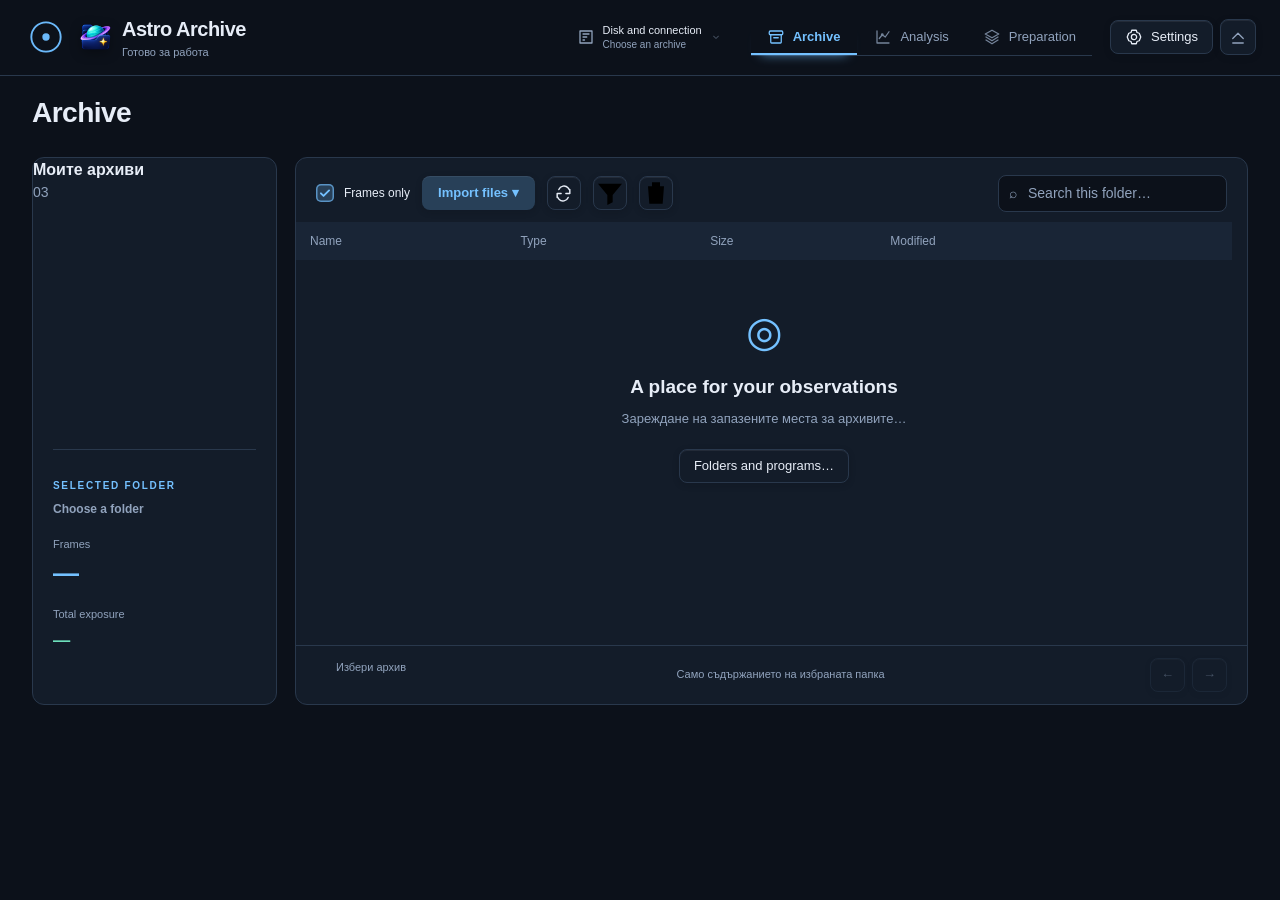
==== commit 09e92508: "Beta 1.3 UI: image viewer layout (Б1, П1, Р1) Б1: name, tools and actions share one top row; tool gr" ====
--- a/UI/Shared/Web/index.html
+++ b/UI/Shared/Web/index.html
@@ -35,6 +35,7 @@
   <link rel="stylesheet" href="picker.css">
   <link rel="stylesheet" href="tags.css">
   <link rel="stylesheet" href="preparation-layout.css">
+  <link rel="stylesheet" href="Analysis/viewer-layout.css">
   <link rel="stylesheet" href="fit.css">
   <script src="python/transport.js"></script>
   <script src="locales.js" defer></script>
--- a/UI/Shared/Web/preparation-layout.css
+++ b/UI/Shared/Web/preparation-layout.css
@@ -236,3 +236,35 @@
 #w-plugin-options[data-stage="settings"] :is(input:not([type="checkbox"]), select) { height: 28px !important; min-height: 0 !important; padding-block: 0 !important; font-size: 12.5px !important; }
 #w-plugin-options[data-stage="settings"] .checkbox-field { min-height: 28px; font-size: 12.5px; gap: 8px; }
 #w-plugin-options[data-stage="settings"] .extension-control > button { height: 28px !important; min-height: 0 !important; padding: 0 12px !important; font-size: 12px !important; }
+
+/* Grouped plugin settings (model C): when the "settings" group holds sections, each section is a
+   frame with its title on the line, and the sections flow in up to three columns. An untitled
+   sub-group whose first field is a switch shows that switch as its title; its other fields fade
+   while the switch is off. Plugins that send a flat list keep the compact grid above. */
+#w-plugin-options[data-stage="settings"] > .declarative-plugin > .extension-grid > .extension-group:has(> .extension-grid > .extension-group) { border: 0 !important; padding: 0 !important; background: none !important; }
+#w-plugin-options[data-stage="settings"] > .declarative-plugin > .extension-grid > .extension-group > .extension-grid:has(> .extension-group) { display: block !important; columns: 3 300px; column-gap: 16px; padding-top: 10px; }
+#w-plugin-options[data-stage="settings"] > .declarative-plugin > .extension-grid > .extension-group > .extension-grid:has(> .extension-group) > :not(.extension-group) { column-span: all; margin: 0 0 16px; }
+#w-plugin-options[data-stage="settings"] > .declarative-plugin > .extension-grid > .extension-group > .extension-grid:has(> .extension-group) > .extension-control:has(> button) { text-align: right; margin: 8px 0 0; }
+#w-plugin-options[data-stage="settings"] > .declarative-plugin > .extension-grid > .extension-group > .extension-grid > .extension-group {
+  display: flow-root; break-inside: avoid; position: relative; margin: 0 0 22px;
+  border: 1px solid color-mix(in srgb, var(--text) 14%, transparent) !important; border-radius: 10px !important;
+  padding: 0 12px 10px !important; background: none !important;
+}
+#w-plugin-options[data-stage="settings"] > .declarative-plugin > .extension-grid > .extension-group > .extension-grid > .extension-group > h3 {
+  display: table !important; position: static; margin: -10px 0 6px -7px; padding: 0 7px; line-height: 20px;
+  font-size: 12.5px; font-weight: 650; color: var(--text); background: var(--surface);
+}
+#w-plugin-options[data-stage="settings"] .extension-group .extension-group .extension-grid { grid-template-columns: repeat(2, minmax(0, 1fr)) !important; gap: 6px 12px !important; align-items: end; }
+#w-plugin-options[data-stage="settings"] .extension-group .extension-group .extension-group {
+  grid-column: 1 / -1; position: relative; margin-top: 12px; padding: 24px 10px 8px !important;
+  border: 1px solid color-mix(in srgb, var(--text) 9%, transparent) !important; border-radius: 9px !important; background: none !important;
+}
+#w-plugin-options[data-stage="settings"] .extension-group .extension-group:has(> h3:empty) > h3 { display: none !important; }
+#w-plugin-options[data-stage="settings"] .extension-group .extension-group:has(> h3:empty) > .extension-grid > .extension-control:first-child:has(.checkbox-field) {
+  position: absolute; top: -13px; left: 8px; padding: 0 6px; background: var(--surface); z-index: 1;
+}
+#w-plugin-options[data-stage="settings"] .extension-group .extension-group:has(> h3:empty) > .extension-grid > .extension-control:first-child .checkbox-field { min-height: 0 !important; font-weight: 650; }
+#w-plugin-options[data-stage="settings"] .extension-group .extension-group:has(> h3:empty):has(> .extension-grid > .extension-control:first-child input[type="checkbox"]:not(:checked)) > .extension-grid > .extension-control:not(:first-child) { opacity: .38; pointer-events: none; transition: opacity 240ms ease; }
+#w-plugin-options[data-stage="settings"] .extension-group .extension-group .extension-control:has(> .checkbox-field) { margin: 0 !important; padding: 0 !important; }
+#w-plugin-options[data-stage="settings"] .extension-group .extension-group .checkbox-field { padding-block: 2px !important; margin: 0 !important; }
+:root[data-animations="off"] #w-plugin-options .extension-control { transition: none !important; }
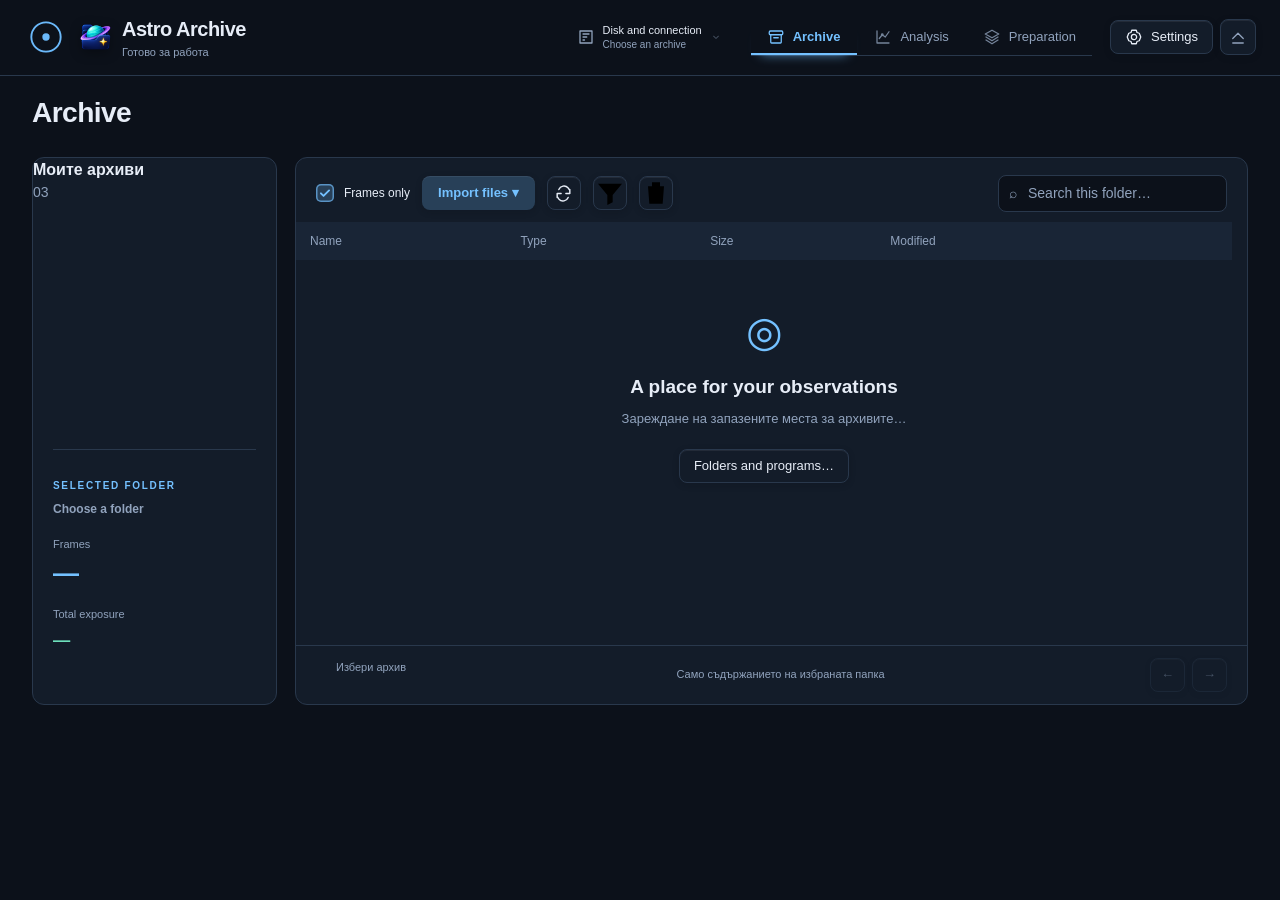
==== commit a30c0929: "Beta 1.3 UI: animate workspaces and prefetch adjacent frames" ====
--- a/UI/Shared/Web/index.html
+++ b/UI/Shared/Web/index.html
@@ -43,6 +43,7 @@
   <script src="icons.js" defer></script>
   <script src="plugin-browser.js" defer></script>
   <script src="activity.js" defer></script>
+  <script src="motion.js" defer></script>
   <script src="preferences.js" defer></script>
   <script src="appearance.js" defer></script>
   <script src="Analysis/metrics.js" defer></script>
--- a/UI/Shared/Web/app.css
+++ b/UI/Shared/Web/app.css
@@ -32,8 +32,6 @@
 .text-button { background: transparent; padding: 3px 0; color: var(--accent); font-size: 12px; }
 .text-button:hover { text-decoration: underline; }
 main { padding: 8px 32px 22px; flex: 1; min-width: 0; }
-.page { animation: appear var(--motion-duration) var(--motion-easing); }
-@keyframes appear { from { opacity: 0; transform: translateY(5px); } to { opacity: 1; transform: translateY(0); } }
 .page-heading { display: flex; align-items: center; justify-content: space-between; gap: 20px; margin: 8px 0 23px; }
 .eyebrow { font-size: 10px; letter-spacing: 1.7px; color: var(--accent); font-weight: 600; margin-bottom: 5px; }
 .subtitle { color: var(--muted); margin-top: 5px; }
@@ -93,6 +91,8 @@
 .settings-tabs { display: flex; flex-shrink: 0; gap: 6px; padding: 12px 24px 0; border-bottom: 1px solid var(--border); }
 .settings-tabs button { padding: 12px 18px; border-radius: 7px 7px 0 0; background: transparent; color: var(--muted); border-bottom: 3px solid transparent; }
 .settings-tabs button[aria-selected="true"] { color: var(--accent); border-bottom-color: var(--accent); background: var(--accent-surface); }
+#settings-dialog[open]::backdrop, .image-viewer[open]::backdrop { animation: modal-backdrop-in 220ms ease-out; }
+@keyframes modal-backdrop-in { from { opacity: 0; } to { opacity: 1; } }
 .settings-body { min-height: 0; overflow: auto; padding: 0 24px 20px; scrollbar-gutter: stable; }
 .settings-section { padding: 22px 0; border-bottom: 1px solid var(--border); }
 .settings-section:last-of-type { margin-bottom: 16px; }
@@ -194,3 +194,26 @@
 @media (prefers-reduced-motion: reduce) { *, *::before, *::after { animation: none !important; transition: none !important; } }
 
 .app-icon{display:block;width:21px;height:21px;flex:none;pointer-events:none}.app-icon-button{display:inline-flex;align-items:center;justify-content:center}.icon-button.app-icon-button{width:36px;height:36px;padding:0;border-radius:10px;flex:none}.app-icon-button:focus-visible{outline:2px solid var(--accent);outline-offset:3px}
+
+/* Only the work area moves. The header stays live while the snapshots slide. */
+:root[data-route-motion] { view-transition-name: none; }
+:root[data-route-motion] #main { view-transition-name: workspace; }
+:root[data-route-motion="forward"] { --workspace-enter: 100vw; --workspace-exit: -100vw; }
+:root[data-route-motion="back"] { --workspace-enter: -100vw; --workspace-exit: 100vw; }
+::view-transition { pointer-events: none; }
+::view-transition-group(workspace) { animation: none; }
+::view-transition-old(workspace), ::view-transition-new(workspace) {
+  animation-duration: 290ms;
+  animation-timing-function: cubic-bezier(.22, 1, .36, 1);
+  animation-fill-mode: both;
+  mix-blend-mode: normal;
+}
+::view-transition-old(workspace) { animation-name: workspace-exit; }
+::view-transition-new(workspace) { animation-name: workspace-enter; }
+@keyframes workspace-exit { to { transform: translateX(var(--workspace-exit)); } }
+@keyframes workspace-enter { from { transform: translateX(var(--workspace-enter)); } }
+:root[data-animations="off"]::view-transition-old(workspace),
+:root[data-animations="off"]::view-transition-new(workspace) { animation: none; }
+@media (prefers-reduced-motion: reduce) {
+  ::view-transition-old(workspace), ::view-transition-new(workspace) { animation: none; }
+}
